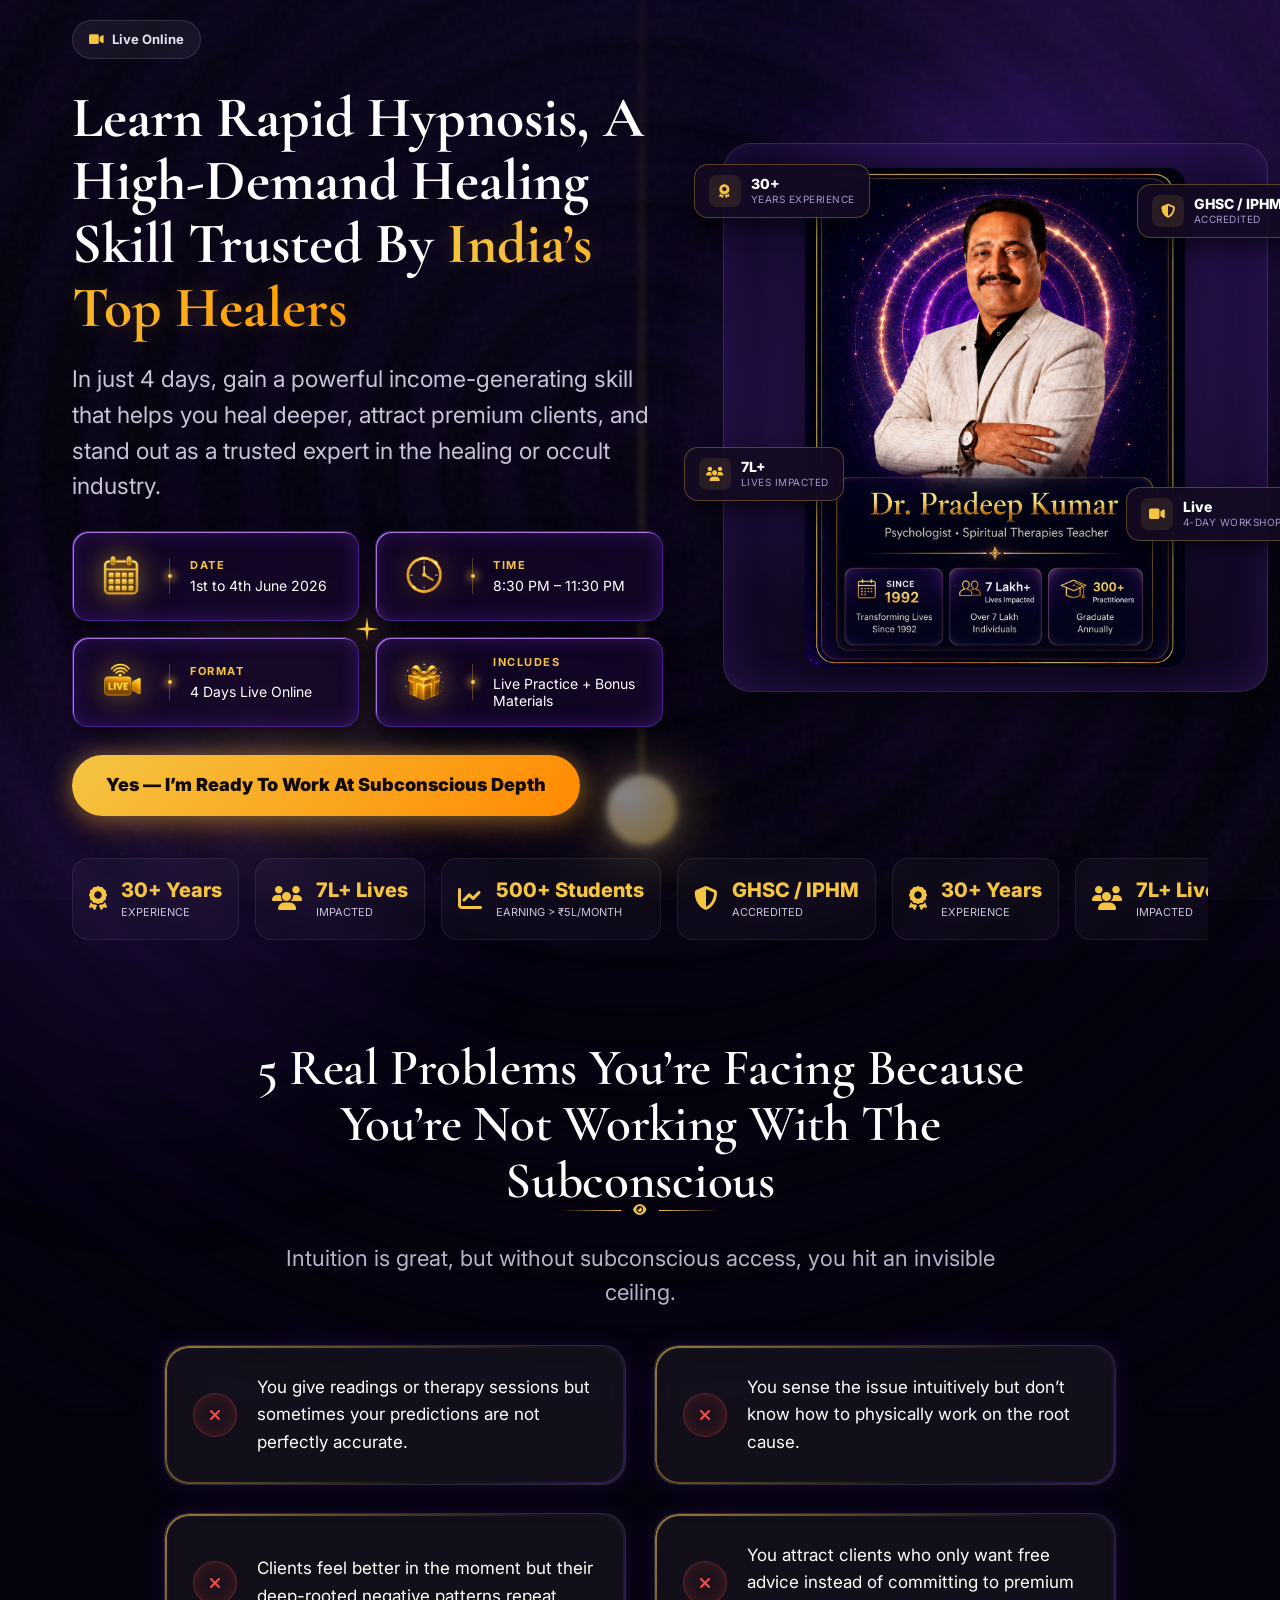
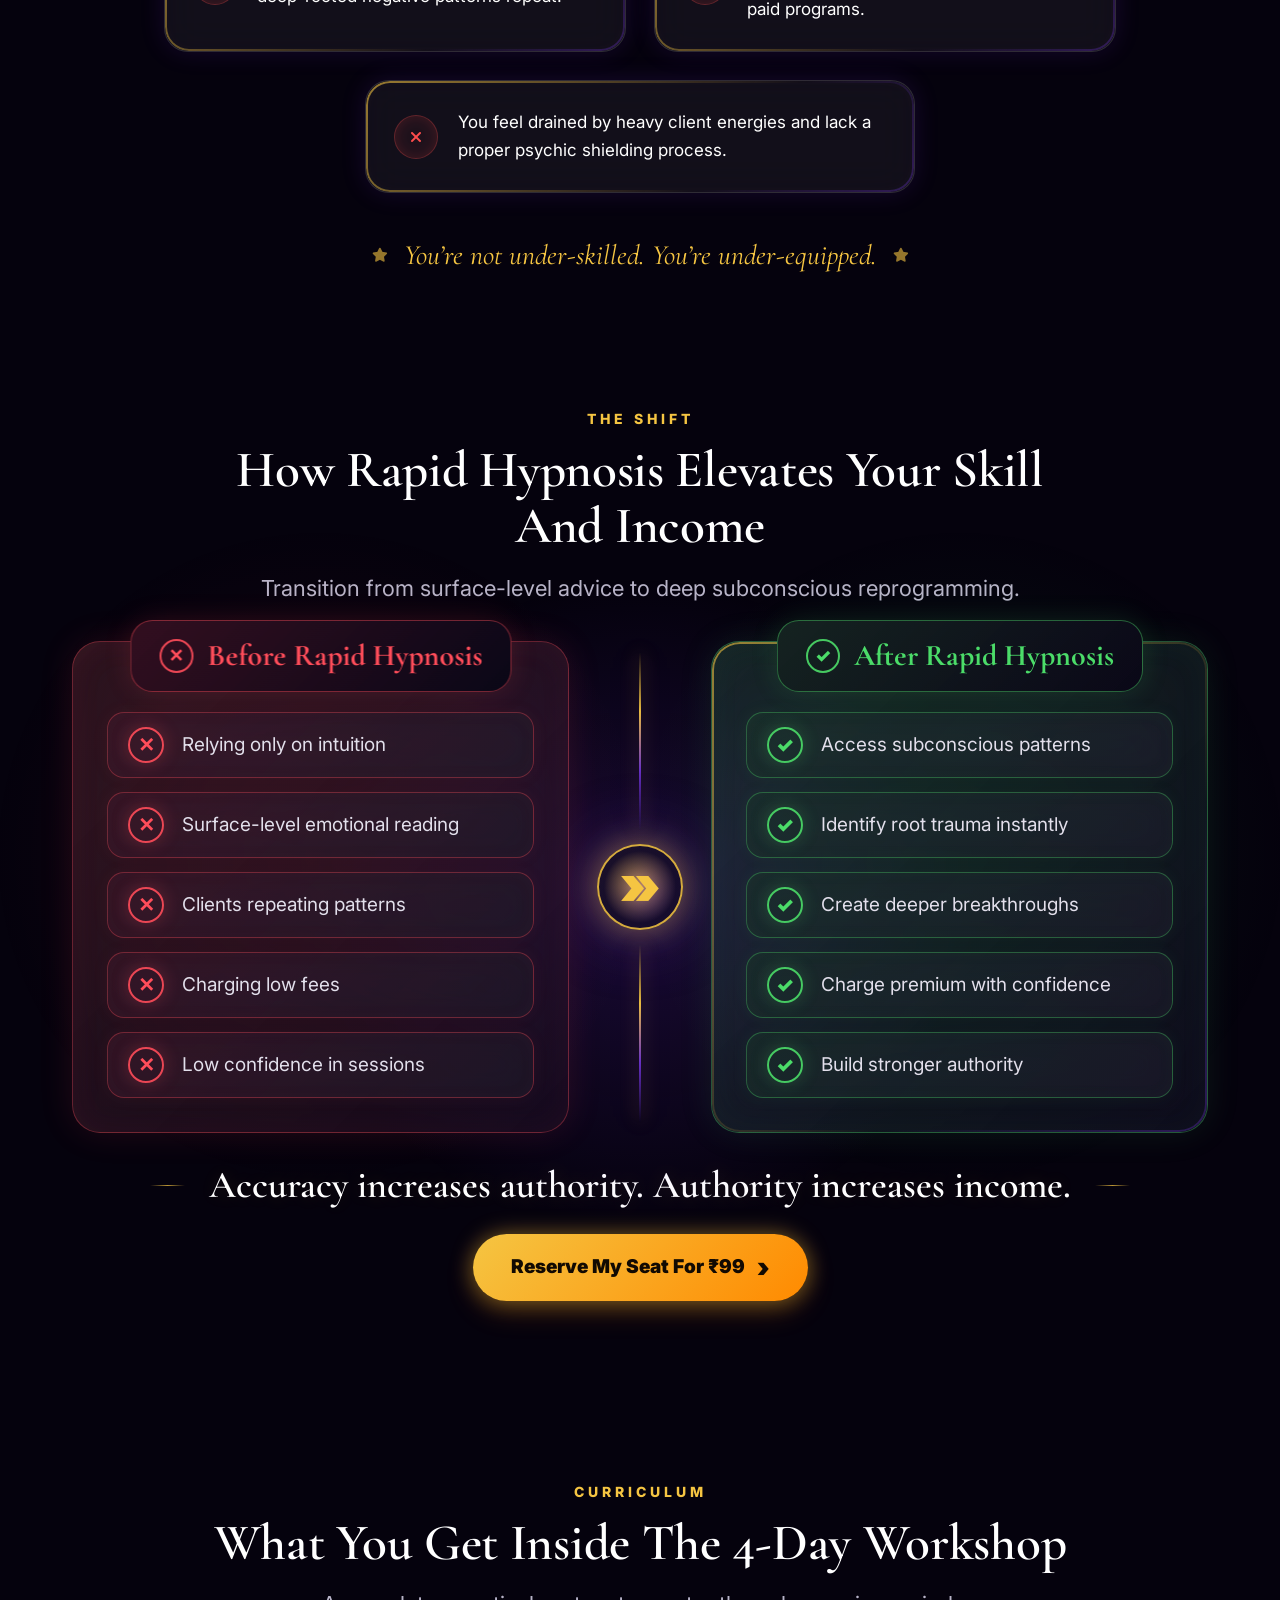
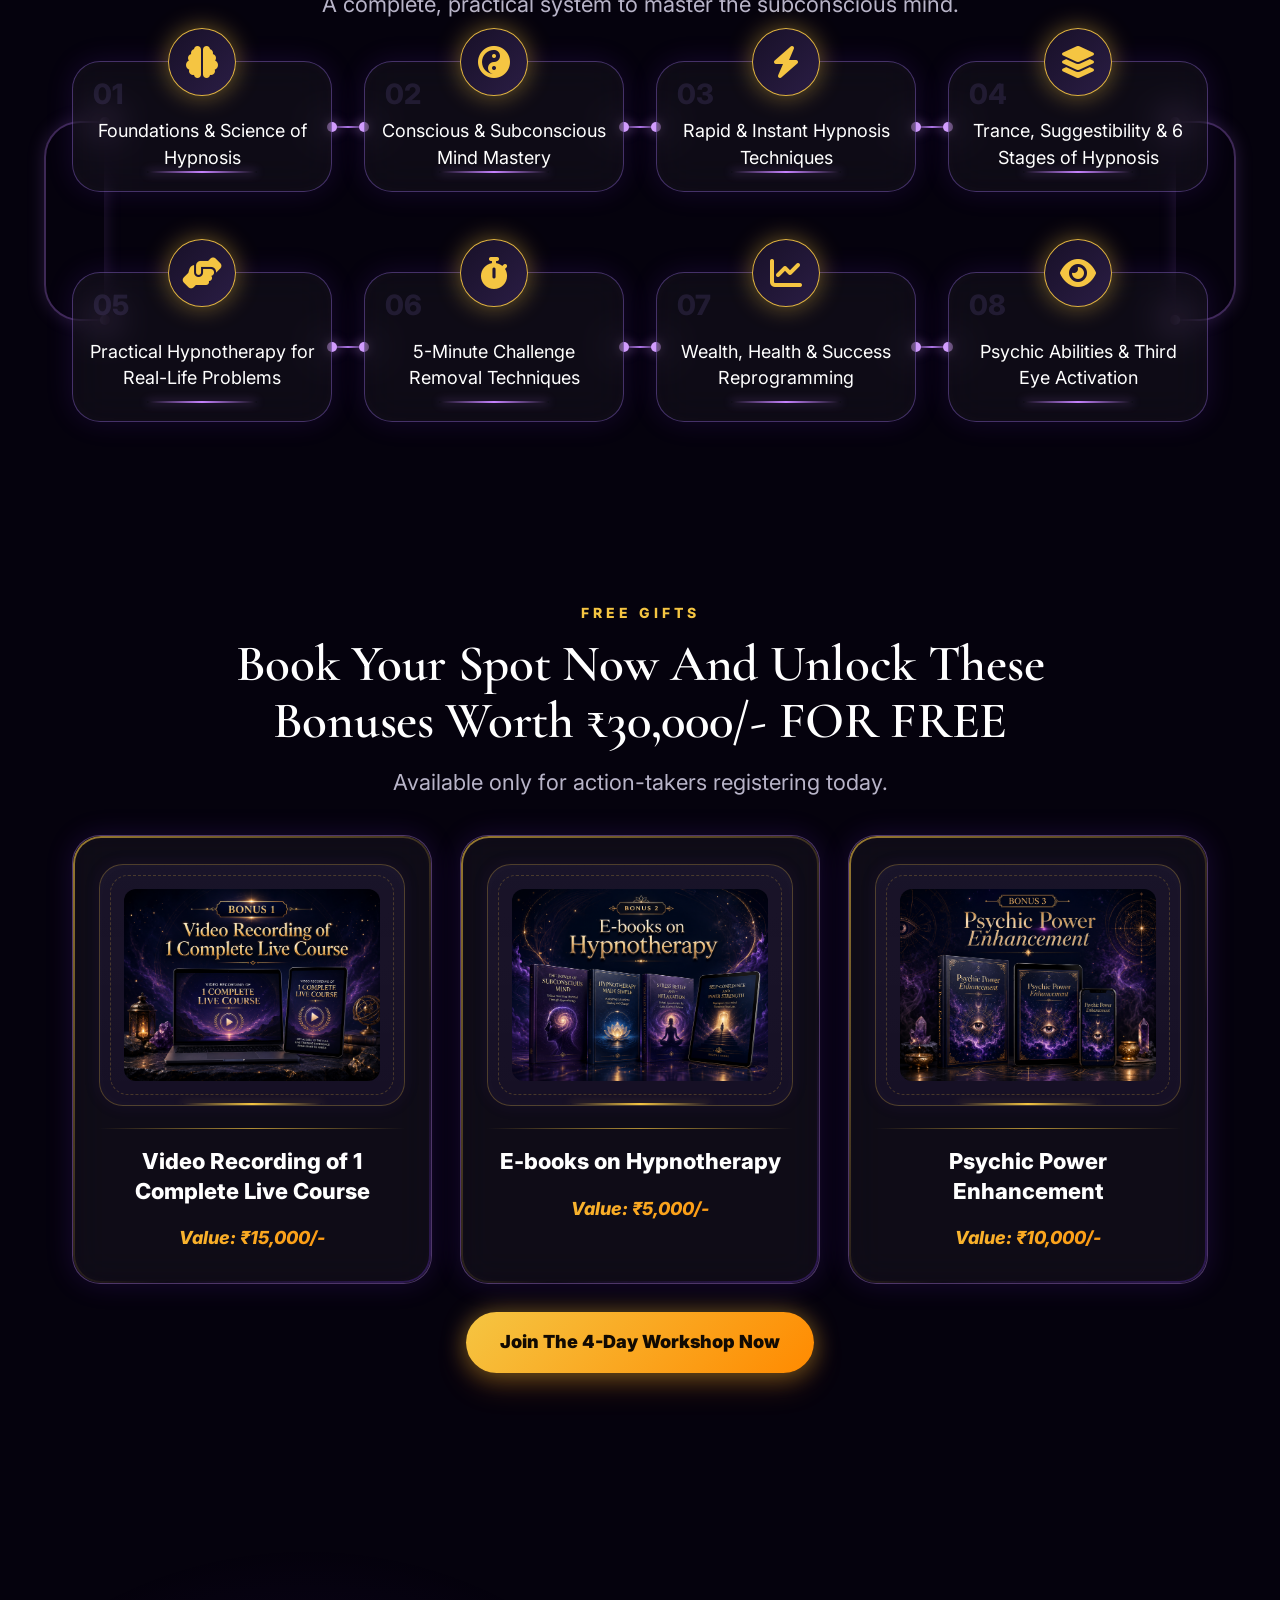
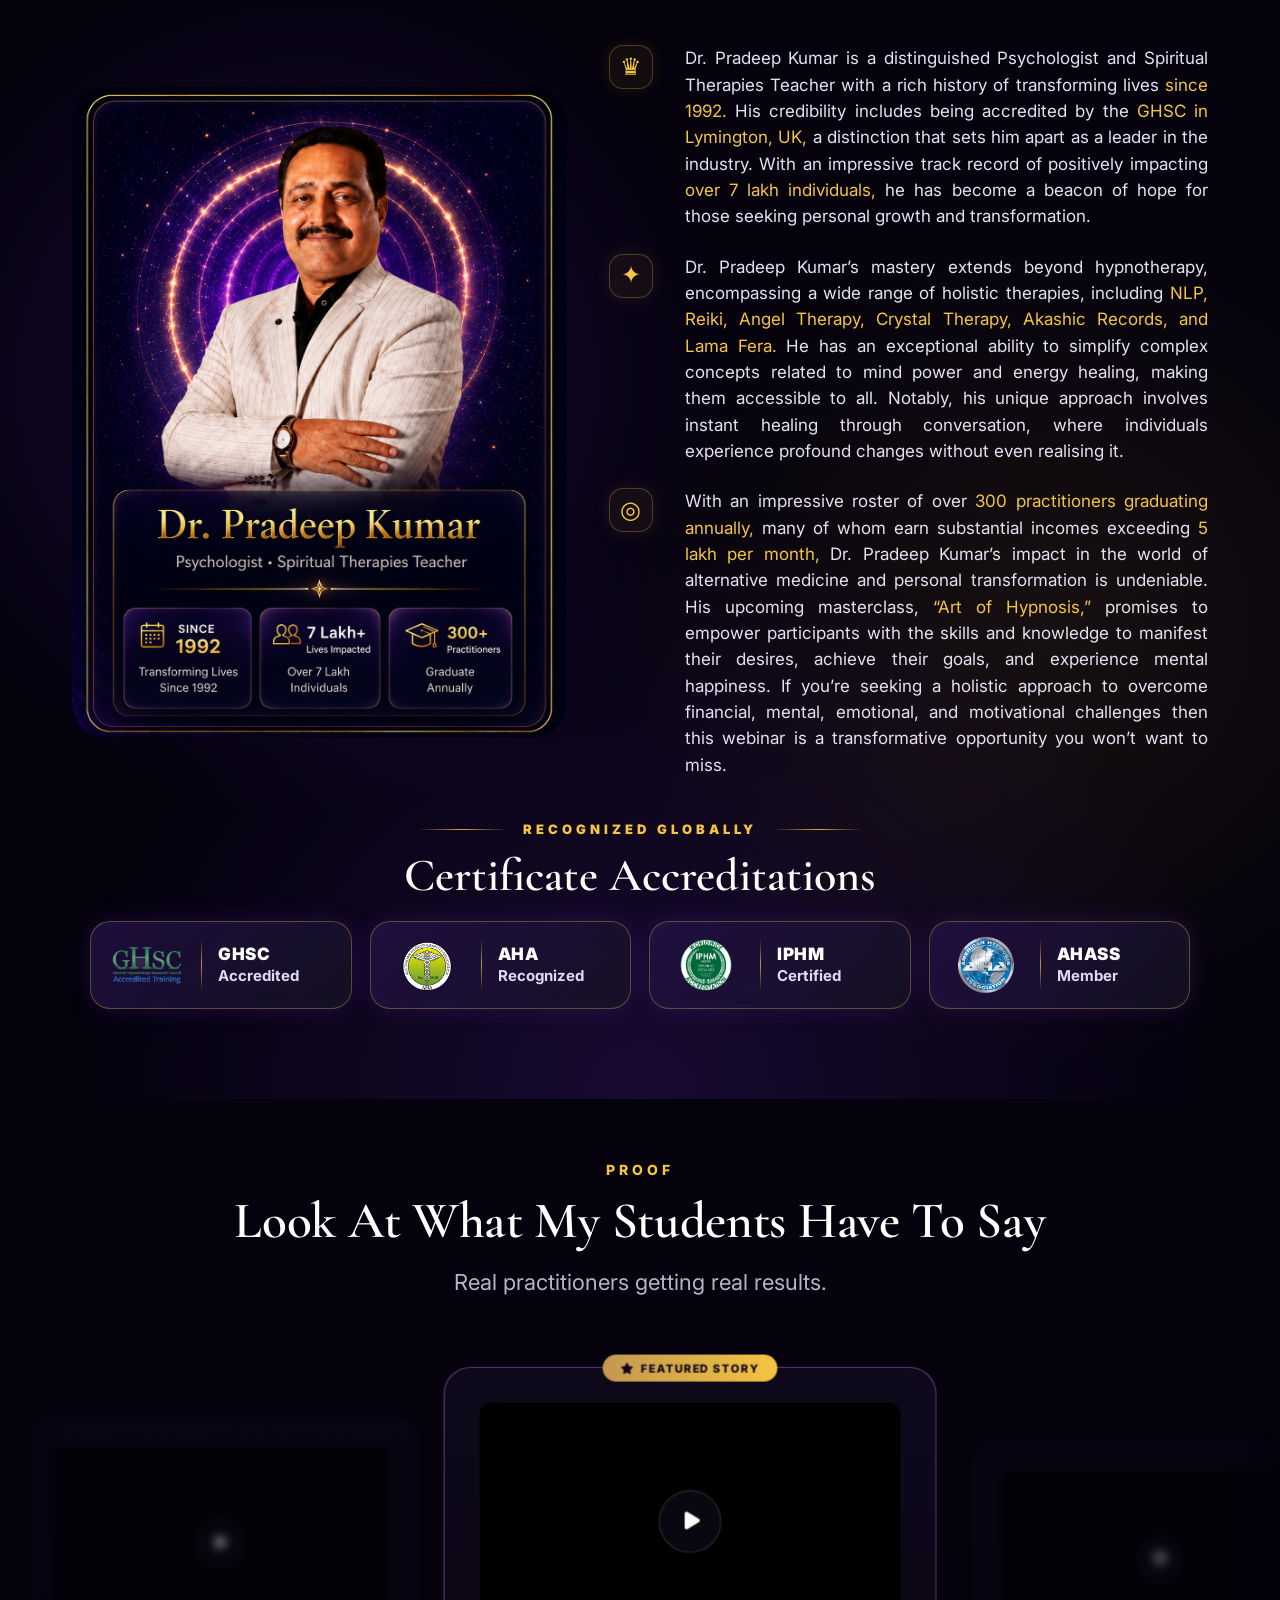
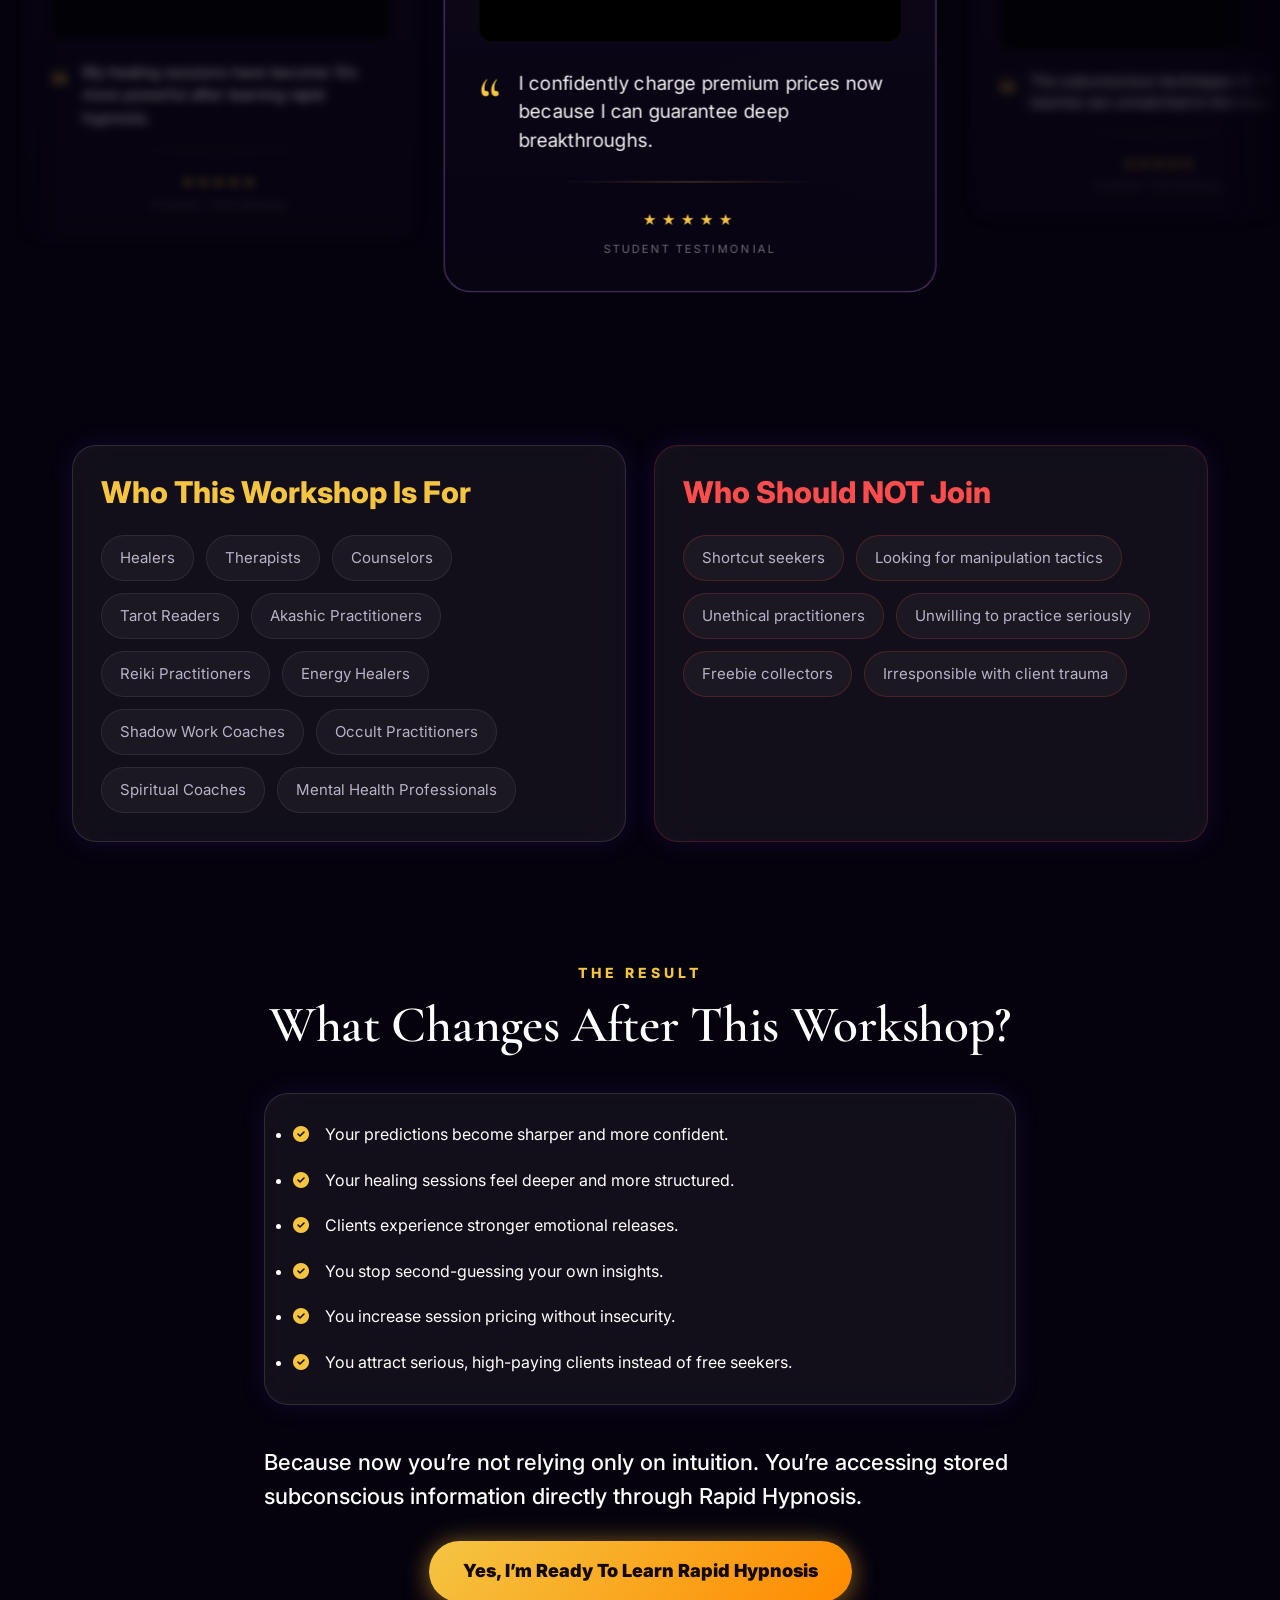
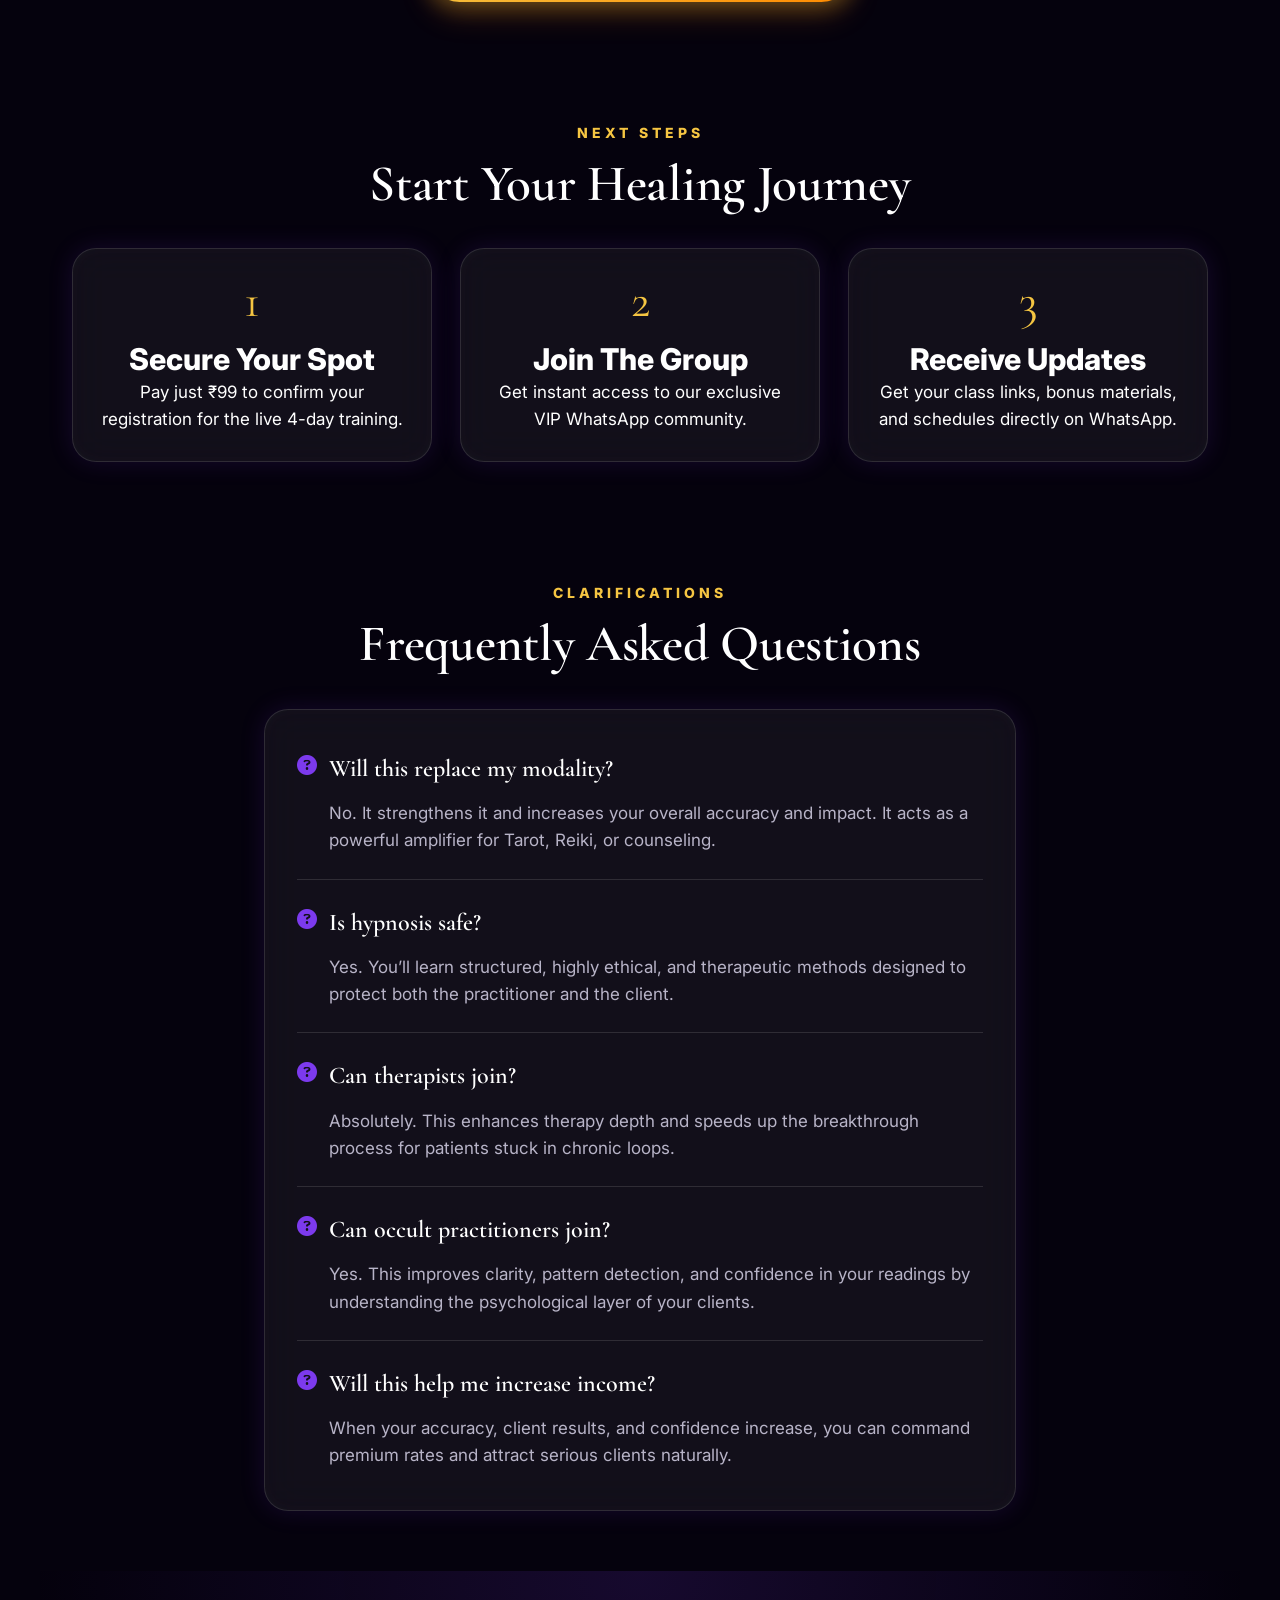
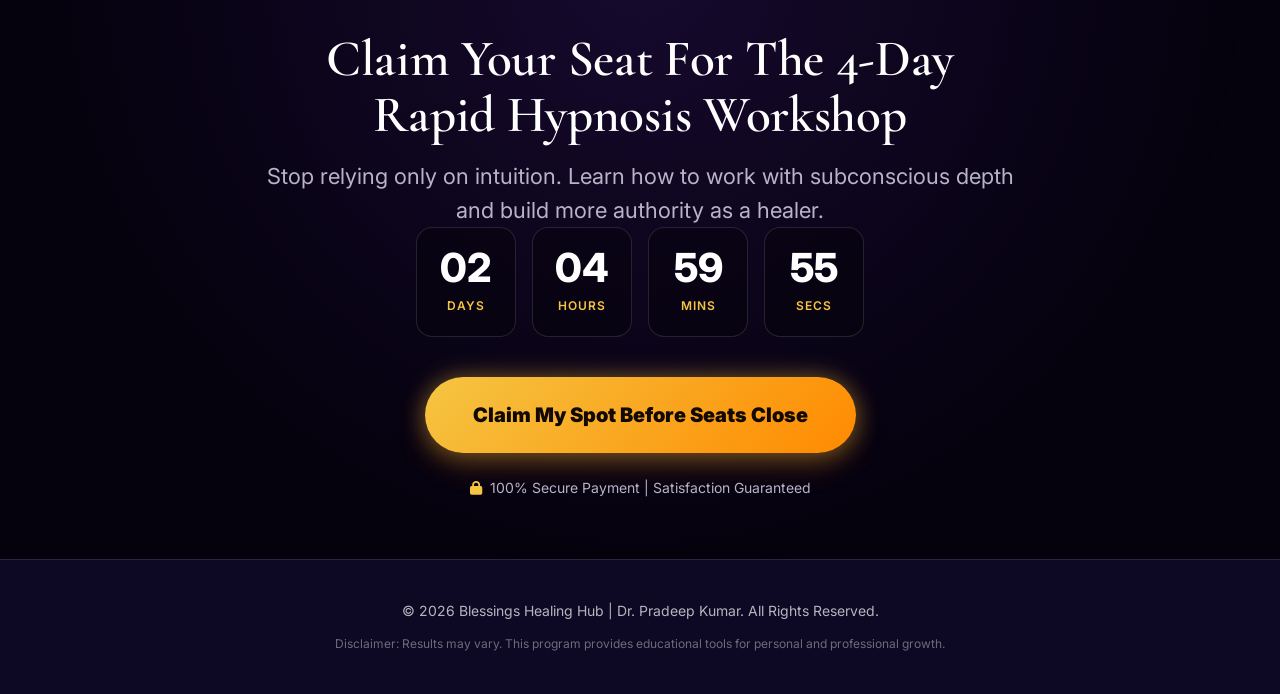
==== index.html @ 9a22b7b7 "Added all" ====
<!DOCTYPE html>
<html lang="en">
<head>
    <meta charset="UTF-8">
    <meta name="viewport" content="width=device-width, initial-scale=1.0">
    <title>4-Day Rapid Hypnosis Workshop | Dr. Pradeep Kumar</title>
    
    <!-- Google Fonts -->
    <link rel="preconnect" href="https://fonts.googleapis.com">
    <link rel="preconnect" href="https://fonts.gstatic.com" crossorigin>
    <link href="https://fonts.googleapis.com/css2?family=Cormorant+Garamond:wght@500;600;700&family=Inter:wght@400;500;600;700;800&display=swap" rel="stylesheet">
    
    <!-- Font Awesome for Icons -->
    <link rel="stylesheet" href="https://cdnjs.cloudflare.com/ajax/libs/font-awesome/6.4.0/css/all.min.css">
    
    <style>
        /* ==========================================================================
           DESIGN SYSTEM VARIABLES
           ========================================================================== */
        :root {
          /* Colors */
          --bg-dark-1: #05020D;
          --bg-dark-2: #09051A;
          --bg-dark-3: #0D0824;
          
          --primary-purple: #7C3AED;
          --deep-violet: #4C1D95;
          
          --gold: #F5C542;
          --soft-gold: #FFE08A;
          
          --text-white: #FFFFFF;
          --text-muted: #B8B4C8;
          
          --card-bg: rgba(255, 255, 255, 0.06);
          --card-border: rgba(255, 255, 255, 0.12);
          
          --cta-grad-start: #F5C542;
          --cta-grad-end: #FF8A00;
          --cta-text: #120A02;

          /* 1. CONTENT WIDTH */
          --container: 1180px;
          --container-wide: 1320px;
          --container-narrow: 880px;

          /* 2. SECTION PADDING */
          --section-padding-desktop: 60px 0;
          --section-padding-tablet: 40px 0;
          --section-padding-mobile: 15px 0;

          --compact-padding-desktop: 40px 0;
          --compact-padding-tablet: 30px 0;
          --compact-padding-mobile: 15px 0;

          --final-cta-padding-desktop: 80px 0;
          --final-cta-padding-mobile: 40px 0;

          /* 3. TYPOGRAPHY SYSTEM */
          --hero-heading: clamp(38px, 5vw, 68px);
          --section-heading: clamp(32px, 4vw, 54px);
          --card-heading: clamp(22px, 2.4vw, 30px);
          --subheading: clamp(17px, 1.8vw, 22px);
          --body-text: 17px;
          --mobile-body-text: 16px;

          --lh-heading: 1.1;
          --lh-subheading: 1.55;
          --lh-body: 1.6;

          /* 4. SECTION HEADER SPACING */
          --header-gap: 36px;
          --header-gap-mobile: 28px;
          --cta-gap: 28px;

          /* 5. CARD DESIGN SYSTEM */
          --card-padding: 28px;
          --card-padding-mobile: 20px;
          --card-radius: 24px;
          --card-radius-mobile: 20px;
          --card-gap: 28px;
          --card-gap-mobile: 18px;
        }

        /* ==========================================================================
           RESET & GLOBAL
           ========================================================================== */
        * {
            margin: 0;
            padding: 0;
            box-sizing: border-box;
        }

        body {
            font-family: 'Inter', sans-serif;
            background-color: var(--bg-dark-1);
            color: var(--text-white);
            line-height: 1.6;
            overflow-x: hidden;
            position: relative;
            -webkit-font-smoothing: antialiased;
        }

        /* ==========================================================================
           UTILITIES
           ========================================================================== */
        h1, h2, h3, h4, h5, h6 {
            font-family: 'Cormorant Garamond', serif;
            font-weight: 600;
            color: var(--text-white);
        }

        .eyebrow {
            font-size: 14px;
            text-transform: uppercase;
            letter-spacing: 2px;
            color: var(--gold);
            font-weight: 600;
            margin-bottom: 12px;
            display: block;
        }

        .small-text {
            font-size: 14px;
            color: var(--text-muted);
        }

        .text-center { text-align: center; }
        .text-gold { color: var(--gold); }

        .gradient-highlight {
            background: linear-gradient(120deg, var(--gold), #FFF);
            -webkit-background-clip: text;
            -webkit-text-fill-color: transparent;
            font-weight: 700;
        }

        /* ==========================================================================
           LAYOUT & SPACING
           ========================================================================== */
        /* Container Utilities */
        .container { width: 100%; max-width: 1000px; padding: 0 24px; margin: 0 auto; box-sizing: border-box; }
        .container-wide { width: 100%; max-width: 1200px; padding: 0 32px; margin: 0 auto; box-sizing: border-box; }
        .container-narrow { width: 100%; max-width: 800px; padding: 0 24px; margin: 0 auto; box-sizing: border-box; }

        @media (max-width: 768px) {
          .container, .container-wide, .container-narrow { padding: 0 20px; }
        }

        /* Section Padding Utilities */
        .section { padding: var(--section-padding-desktop); position: relative; z-index: 10; }
        .section-compact { padding: var(--compact-padding-desktop); position: relative; z-index: 10; }
        .final-cta { padding: var(--final-cta-padding-desktop); position: relative; z-index: 10; }

        @media (max-width: 1024px) {
          .section { padding: var(--section-padding-tablet); }
          .section-compact { padding: var(--compact-padding-tablet); }
        }

        @media (max-width: 768px) {
          .section { padding: var(--section-padding-mobile); }
          .section-compact { padding: var(--compact-padding-mobile); }
          .final-cta { padding: var(--final-cta-padding-mobile); }
        }

        /* Typography Utilities */
        .hero-heading {
          font-family: "Playfair Display", "Cormorant Garamond", Georgia, serif;
          font-size: var(--hero-heading);
          line-height: 1.08;
          letter-spacing: -0.5px;
          margin: 0;
        }

        .section-heading {
          font-family: "Playfair Display", "Cormorant Garamond", Georgia, serif;
          font-size: var(--section-heading);
          line-height: var(--lh-heading);
          letter-spacing: -0.3px;
          margin: 0;
        }

        .card-heading {
          font-family: Inter, Manrope, sans-serif;
          font-size: var(--card-heading);
          line-height: 1.25;
          font-weight: 800;
          margin: 0;
        }

        .section-subheading {
          font-family: Inter, Manrope, sans-serif;
          font-size: var(--subheading);
          line-height: var(--lh-subheading);
          margin: 16px auto 0;
          max-width: 760px;
          color: var(--text-muted);
        }

        .body-text {
          font-family: Inter, Manrope, sans-serif;
          font-size: var(--body-text);
          line-height: var(--lh-body);
          font-weight: 400;
        }

        @media (max-width: 768px) {
          .body-text { font-size: var(--mobile-body-text); }
          .hero-heading { line-height: 1.1; }
          .section-heading { line-height: 1.14; }
        }

        /* Section Header */
        .section-header {
          text-align: center;
          max-width: var(--container-narrow);
          margin: 0 auto var(--header-gap);
        }

        .section-eyebrow {
          margin-bottom: 12px;
          font-family: Inter, Manrope, sans-serif;
          font-size: 14px;
          letter-spacing: 4px;
          font-weight: 800;
          text-transform: uppercase;
          color: #F5C542;
        }

        @media (max-width: 768px) {
          .section-header { margin-bottom: var(--header-gap-mobile); }
          .section-eyebrow { font-size: 12px; letter-spacing: 3px; margin-bottom: 10px; }
        }

        /* Cards */
        .card {
          padding: var(--card-padding);
          border-radius: var(--card-radius);
          background: rgba(255,255,255,0.055);
          border: 1px solid rgba(255,255,255,0.12);
          backdrop-filter: blur(18px);
          -webkit-backdrop-filter: blur(18px);
          box-shadow: 0 0 26px rgba(124,58,237,0.14), inset 0 0 18px rgba(255,255,255,0.025);
        }

        .card-glow {
          position: relative;
        }
        .card-glow::before {
          content: '';
          position: absolute;
          inset: 0;
          border-radius: inherit;
          padding: 2px;
          background: linear-gradient(135deg, rgba(245, 197, 66, 0.6), rgba(20, 10, 40, 0), rgba(124, 58, 237, 0.6), rgba(245, 197, 66, 0.6));
          background-size: 200% 200%;
          animation: shim 3s linear infinite;
          -webkit-mask: linear-gradient(#fff 0 0) content-box, linear-gradient(#fff 0 0);
          mask: linear-gradient(#fff 0 0) content-box, linear-gradient(#fff 0 0);
          -webkit-mask-composite: xor;
          mask-composite: exclude;
          pointer-events: none;
        }
        @keyframes shim {
          0% { background-position: 0 50%; }
          50% { background-position: 100% 50%; }
          100% { background-position: 0 50%; }
        }

        .card-grid {
          display: grid;
          gap: var(--card-gap);
        }

        @media (max-width: 768px) {
          .card { padding: var(--card-padding-mobile); border-radius: var(--card-radius-mobile); }
          .card-grid { gap: var(--card-gap-mobile); }
        }

        /* Grid System */
        .grid-2 { display: grid; grid-template-columns: repeat(2, 1fr); gap: var(--card-gap); }
        .grid-3 { display: grid; grid-template-columns: repeat(3, 1fr); gap: var(--card-gap); }
        .grid-4 { display: grid; grid-template-columns: repeat(4, 1fr); gap: var(--card-gap); }
        .two-column { display: grid; grid-template-columns: 1fr 1fr; gap: 42px; align-items: center; }

        @media (max-width: 1024px) {
          .two-column { grid-template-columns: 1fr; }
          .grid-4 { grid-template-columns: repeat(2, 1fr); }
          .grid-3 { grid-template-columns: repeat(2, 1fr); }
        }

        @media (max-width: 768px) {
          .grid-2, .grid-3, .grid-4 { grid-template-columns: 1fr; gap: var(--card-gap-mobile); }
          .two-column { gap: 28px; }
        }

        /* CTA */
        .cta {
          display: inline-flex;
          align-items: center;
          justify-content: center;
          text-align: center;
          min-height: 58px;
          padding: 16px 34px;
          border-radius: 999px;
          background: linear-gradient(135deg, #F5C542, #FF8A00);
          color: #120A02;
          font-family: Inter, Manrope, sans-serif;
          font-size: 18px;
          font-weight: 900;
          text-decoration: none;
          box-shadow: 0 0 24px rgba(245,197,66,0.40), 0 12px 30px rgba(255,138,0,0.22);
          transition: transform 0.25s ease, box-shadow 0.25s ease;
          border: none;
          cursor: pointer;
          animation: pulse-cta 3s infinite;
        }

        .cta:hover {
          transform: translateY(-3px);
          box-shadow: 0 0 34px rgba(245,197,66,0.58), 0 16px 36px rgba(255,138,0,0.30);
        }

        .cta-wrap {
          margin-top: var(--cta-gap);
          display: flex;
          justify-content: center;
        }

        @media (max-width: 768px) {
          .cta { width: 100%; min-height: 54px; padding: 15px 22px; font-size: 16px; }
        }

        /* Images */
        img { max-width: 100%; height: auto; display: block; }
        .image-contain { width: 100%; height: auto; object-fit: contain; }
        .image-cover { width: 100%; height: 100%; object-fit: cover; }

        .mt-40 { margin-top: 40px; }
        .mb-20 { margin-bottom: 20px; }

        /* ==========================================================================
           BUTTONS & CTA
           ========================================================================== */
        .cta-btn {
            display: inline-flex;
            align-items: center;
            justify-content: center;
            background: linear-gradient(135deg, var(--cta-grad-start), var(--cta-grad-end));
            color: var(--cta-text);
            font-family: 'Inter', sans-serif;
            font-weight: 700;
            font-size: 18px;
            padding: 18px 34px;
            border-radius: 999px;
            text-decoration: none;
            box-shadow: 0 10px 30px rgba(245, 197, 66, 0.25);
            transition: all 0.3s ease;
            position: relative;
            overflow: hidden;
            border: none;
            cursor: pointer;
            text-align: center;
            animation: pulse-cta 3s infinite;
        }

        .cta-btn:hover {
            transform: translateY(-3px);
            box-shadow: 0 15px 40px rgba(245, 197, 66, 0.4);
        }

        .cta-btn:active {
            transform: translateY(0) scale(0.98);
        }

        @keyframes pulse-cta {
            0% { box-shadow: 0 0 0 0 rgba(245, 197, 66, 0.4); }
            70% { box-shadow: 0 0 0 15px rgba(245, 197, 66, 0); }
            100% { box-shadow: 0 0 0 0 rgba(245, 197, 66, 0); }
        }

        .cta-trust-badge {
            display: flex;
            align-items: center;
            justify-content: center;
            gap: 8px;
            font-size: 14px;
            color: var(--text-muted);
            margin-top: 16px;
        }

        .cta-trust-badge i {
            color: var(--gold);
        }

        /* ==========================================================================
           CARDS (GLASSMORPHISM)
           ========================================================================== */
        .glass-card {
            background: var(--card-bg);
            border: 1px solid var(--card-border);
            border-radius: 24px;
            padding: 32px;
            backdrop-filter: blur(16px);
            -webkit-backdrop-filter: blur(16px);
            transition: all 0.4s ease;
            position: relative;
            overflow: hidden;
        }

        .glass-card:hover {
            transform: translateY(-4px);
            border-color: rgba(245, 197, 66, 0.3); /* Soft border glow */
            box-shadow: 0 20px 40px rgba(0,0,0,0.4), inset 0 0 20px rgba(255,255,255,0.02);
        }

        .icon-wrapper {
            width: 56px;
            height: 56px;
            border-radius: 50%;
            background: radial-gradient(circle at top left, rgba(124, 58, 237, 0.2), rgba(124, 58, 237, 0));
            border: 1px solid rgba(124, 58, 237, 0.3);
            display: flex;
            align-items: center;
            justify-content: center;
            font-size: 24px;
            color: var(--gold);
            margin-bottom: 20px;
        }

        /* ==========================================================================
           BACKGROUND & ANIMATIONS
           ========================================================================== */
        .bg-gradient-system {
            position: fixed;
            top: 0; left: 0; width: 100vw; height: 100vh;
            background: radial-gradient(circle at 50% -20%, var(--bg-dark-2), var(--bg-dark-1) 70%);
            z-index: 0;
            pointer-events: none;
        }

        .bg-noise {
            position: fixed;
            top: 0; left: 0; width: 100vw; height: 100vh;
            background-image: url('data:image/svg+xml,%3Csvg viewBox="0 0 200 200" xmlns="http://www.w3.org/2000/svg"%3E%3Cfilter id="noiseFilter"%3E%3CfeTurbulence type="fractalNoise" baseFrequency="0.65" numOctaves="3" stitchTiles="stitch"/%3E%3C/filter%3E%3Crect width="100%25" height="100%25" filter="url(%23noiseFilter)" opacity="0.03"/%3E%3C/svg%3E');
            z-index: 1;
            pointer-events: none;
        }

        .spiral-overlay {
            position: fixed;
            top: 50%;
            left: 50%;
            width: 150vw;
            height: 150vw;
            transform: translate(-50%, -50%);
            background: repeating-radial-gradient(
                circle at center,
                transparent 0,
                transparent 40px,
                rgba(124, 58, 237, 0.03) 40px,
                rgba(124, 58, 237, 0.03) 80px
            );
            animation: spin 120s linear infinite;
            z-index: 0;
            pointer-events: none;
            opacity: 0.7;
            filter: blur(8px);
        }

        @keyframes spin {
            0% { transform: translate(-50%, -50%) rotate(0deg); }
            100% { transform: translate(-50%, -50%) rotate(360deg); }
        }

        .blob-1, .blob-2 {
            position: fixed;
            border-radius: 50%;
            filter: blur(100px);
            z-index: 0;
            opacity: 0.3;
            animation: float-blob 20s ease-in-out infinite alternate;
        }

        .blob-1 {
            width: 600px; height: 600px;
            background: var(--deep-violet);
            top: -200px; right: -200px;
        }

        .blob-2 {
            width: 500px; height: 500px;
            background: rgba(124, 58, 237, 0.4);
            bottom: -200px; left: -100px;
            animation-delay: -10s;
        }

        @keyframes float-blob {
            0% { transform: translate(0, 0) scale(1); }
            100% { transform: translate(-50px, 50px) scale(1.1); }
        }

        /* Oscillating Pendulum for Hero */
        .pendulum-wrapper {
            position: absolute;
            top: 0;
            left: 50%;
            height: 100%;
            z-index: 0;
            pointer-events: none;
            opacity: 0.5;
        }

        .pendulum-line {
            position: absolute;
            top: -50px;
            left: 50%;
            width: 2px;
            height: 65vh;
            background: linear-gradient(to bottom, rgba(245, 197, 66, 0.05), rgba(245, 197, 66, 0.6));
            transform-origin: top center;
            animation: slow-swing 8s ease-in-out infinite;
        }

        .pendulum-line::after {
            content: '';
            position: absolute;
            bottom: -20px;
            left: 50%;
            transform: translateX(-50%);
            width: 40px;
            height: 40px;
            border-radius: 50%;
            background: radial-gradient(circle at 30% 30%, #fff, var(--gold));
            box-shadow: 0 0 40px 10px rgba(245, 197, 66, 0.3), 0 0 10px rgba(255,255,255,0.4);
        }

        @keyframes slow-swing {
            0% { transform: rotate(12deg); }
            50% { transform: rotate(-12deg); }
            100% { transform: rotate(12deg); }
        }

        /* ==========================================================================
           SPECIFIC SECTIONS
           ========================================================================== */
        
        /* Premium Hero Layout */
        .hero-layout {
            display: grid;
            grid-template-columns: 52% 48%;
            gap: 56px;
            align-items: center;
            position: relative;
            z-index: 2;
            max-width: var(--w-hero);
            width: 100%;
        }

        .hero-badges {
            display: flex;
            gap: 12px;
            margin-bottom: 28px;
            flex-wrap: wrap;
        }

        .hero-badge {
            background: rgba(255, 255, 255, 0.05);
            border: 1px solid rgba(255, 255, 255, 0.1);
            padding: 6px 14px;
            border-radius: 100px;
            font-size: 14px;
            font-weight: 500;
            color: var(--soft-gold);
            display: flex;
            align-items: center;
            gap: 8px;
        }

        .hero-cta-wrap {
            margin-bottom: 14px;
        }

        .cta-proof-badges {
            display: flex;
            gap: 16px;
            margin-top: 24px;
            flex-wrap: wrap;
        }

        .cta-proof-badge {
            font-size: 13px;
            color: var(--text-muted);
            display: flex;
            align-items: center;
            gap: 6px;
        }
        .cta-proof-badge i { color: var(--gold); }

        /* Workshop Info Strip */
        .workshop-info-strip {
            display: grid;
            grid-template-columns: repeat(4, 1fr);
            gap: 12px;
            margin-bottom: 28px;
            background: rgba(255,255,255,0.02);
            border: 1px solid rgba(124, 58, 237, 0.2);
            border-radius: 16px;
            padding: 16px;
            backdrop-filter: blur(10px);
        }

        .workshop-info-card {
            display: flex;
            align-items: center;
            gap: 12px;
            border-right: 1px solid rgba(255,255,255,0.08);
            padding-right: 12px;
        }
        
        .workshop-info-card:last-child {
            border-right: none;
            padding-right: 0;
        }

        .workshop-info-icon {
            color: var(--gold);
            font-size: 18px;
        }

        .workshop-info-text {
            display: flex;
            flex-direction: column;
        }

        .workshop-info-label {
            font-size: 10px;
            text-transform: uppercase;
            letter-spacing: 1px;
            color: #A78BFA;
            font-weight: 700;
        }

        .workshop-info-val {
            font-size: 12px;
            color: var(--text-white);
            font-weight: 500;
            line-height: 1.3;
        }

        /* Mentor Card Premium */
        .mentor-card-wrapper {
            position: relative;
            width: 100%;
            display: flex;
            align-items: center;
            justify-content: center;
        }

        .mentor-card {
            background: rgba(255,255,255,0.04);
            border: 1px solid rgba(255,255,255,0.14);
            border-radius: 28px;
            padding: 24px;
            position: relative;
            backdrop-filter: blur(20px);
            -webkit-backdrop-filter: blur(20px);
            box-shadow: inset 0 0 40px rgba(124, 58, 237, 0.15), 0 20px 50px rgba(0,0,0,0.5);
            width: 100%;
            max-width: 480px;
            overflow: visible;
        }

        .mentor-card-glow {
            position: absolute;
            top: 50%; left: 50%;
            transform: translate(-50%, -50%);
            width: 120%; height: 120%;
            background: radial-gradient(circle, rgba(124, 58, 237, 0.25) 0%, transparent 65%);
            z-index: -2;
            pointer-events: none;
            border-radius: 50%;
        }

        .mentor-card-spiral {
            position: absolute;
            top: 50%; left: 50%;
            transform: translate(-50%, -50%);
            width: 150%; height: 150%;
            background: repeating-radial-gradient(circle at center, transparent 0, transparent 20px, rgba(245, 197, 66, 0.03) 20px, rgba(245, 197, 66, 0.03) 40px);
            z-index: -1;
            pointer-events: none;
            border-radius: 50%;
            animation: slow-spin 60s linear infinite;
        }

        .mentor-img-placeholder {
            width: 100%;
            aspect-ratio: 4/5;
            background: rgba(0,0,0,0.4);
            border-radius: 20px;
            border: 1px solid rgba(255,255,255,0.08);
            display: flex;
            align-items: center;
            justify-content: center;
            color: var(--text-muted);
            font-size: 14px;
            position: relative;
            overflow: hidden;
        }

        /* Floating Badges */
        .floating-badge {
            position: absolute;
            background: rgba(20, 10, 35, 0.8);
            border: 1px solid rgba(245, 197, 66, 0.3);
            backdrop-filter: blur(12px);
            padding: 10px 16px;
            border-radius: 12px;
            display: flex;
            align-items: center;
            gap: 10px;
            box-shadow: 0 10px 20px rgba(0,0,0,0.5);
            z-index: 10;
            animation: float 6s ease-in-out infinite;
        }

        .fb-top-left { top: 30px; left: 16px; animation-delay: 0s; }
        .fb-top-right { top: 60px; right: 16px; animation-delay: 1s; }
        .fb-bottom-left { bottom: 120px; left: -10px; animation-delay: 2s; }
        .fb-bottom-right { bottom: 100px; right: 10px; animation-delay: 3s; }

        .mentor-top-pill {
            position: absolute;
            top: -16px;
            right: 40px;
            background: rgba(30, 10, 50, 0.95);
            border: 1px solid rgba(124, 58, 237, 0.5);
            border-radius: 100px;
            padding: 6px 16px;
            color: var(--text-white);
            font-size: 10px;
            font-weight: 700;
            letter-spacing: 1px;
            text-transform: uppercase;
            display: flex;
            align-items: center;
            gap: 8px;
            box-shadow: 0 4px 15px rgba(124, 58, 237, 0.3);
            z-index: 15;
            backdrop-filter: blur(8px);
        }
        .mentor-top-pill i {
            color: var(--text-white);
            font-size: 10px;
        }

        .fb-icon {
            color: var(--gold);
            font-size: 18px;
        }
        .fb-text {
            display: flex;
            flex-direction: column;
            line-height: 1.2;
        }
        .fb-title { font-weight: 700; color: var(--text-white); font-size: 15px; }
        .fb-sub { font-size: 11px; color: var(--text-muted); text-transform: uppercase; letter-spacing: 0.5px; }

        @keyframes float {
            0% { transform: translateY(0px); }
            50% { transform: translateY(-10px); }
            100% { transform: translateY(0px); }
        }

        /* Stats Strip */
        .hero-stats-strip {
            margin-top: 42px;
            background: rgba(255,255,255,0.03);
            border-top: 1px solid rgba(255,255,255,0.08);
            border-bottom: 1px solid rgba(255,255,255,0.08);
            padding: 24px 0;
            position: relative;
            z-index: 2;
            backdrop-filter: blur(10px);
            width: 100%;
            overflow: hidden;
        }

        .stats-track {
            display: flex;
            width: max-content;
            animation: scroll-stats 30s linear infinite;
        }

        .hero-stats-strip:hover .stats-track {
            animation-play-state: paused;
        }

        @keyframes scroll-stats {
            0% { transform: translateX(0); }
            100% { transform: translateX(-50%); }
        }

        .stat-card {
            display: flex;
            align-items: center;
            gap: 16px;
            border-right: 1px solid rgba(255,255,255,0.08);
            padding-right: 32px;
            margin-left: 32px;
            transition: all 0.3s ease;
            flex: 0 0 auto;
        }
        .stat-card:hover { transform: translateY(-2px); }
        .stat-card:hover .stat-icon { background: rgba(245, 197, 66, 0.2); }

        .stat-icon {
            width: 48px; height: 48px;
            border-radius: 50%;
            background: rgba(245, 197, 66, 0.1);
            color: var(--gold);
            display: flex; align-items: center; justify-content: center;
            font-size: 20px;
            transition: all 0.3s ease;
        }

        .stat-info { display: flex; flex-direction: column; }
        .stat-info-num { font-size: 28px; font-family: 'Inter', sans-serif; font-weight: 700; color: var(--text-white); line-height: 1.1; }
        .stat-info-label { font-size: 11px; text-transform: uppercase; letter-spacing: 1px; color: var(--text-muted); margin-top: 4px; }


        /* Grid Layouts */
        .grid-2 { display: grid; grid-template-columns: repeat(2, 1fr); gap: 28px; }
        .grid-3 { display: grid; grid-template-columns: repeat(3, 1fr); gap: 28px; }
        .grid-4 { display: grid; grid-template-columns: repeat(4, 1fr); gap: 28px; }

        /* Problem Section Redesign */
        .problems-grid {
            display: grid;
            grid-template-columns: 1fr 1fr;
            gap: 24px;
            margin-bottom: 24px;
        }

        .problem-card-center {
            grid-column: 1 / -1;
            max-width: 550px;
            margin: 0 auto;
        }

        .problem-card-sci-fi {
            position: relative;
            background: rgba(20, 5, 30, 0.4);
            border: 1px solid rgba(124, 58, 237, 0.2);
            clip-path: polygon(
                12px 0, calc(100% - 12px) 0, 100% 12px, 100% calc(100% - 12px), calc(100% - 12px) 100%, 12px 100%, 0 calc(100% - 12px), 0 12px
            );
            padding: 24px 32px;
            display: flex;
            align-items: center;
            gap: 20px;
            min-height: 110px;
            backdrop-filter: blur(8px);
            transition: all 0.3s ease;
        }
        .problem-card-sci-fi:hover { background: rgba(30, 10, 45, 0.6); }

        @keyframes scan-right {
            0% { left: 0%; transform: translateX(-100%); }
            100% { left: 100%; transform: translateX(0%); }
        }
        @keyframes scan-left {
            0% { left: 100%; transform: translateX(0%); }
            100% { left: 0%; transform: translateX(-100%); }
        }

        .problem-card-glow-top, .problem-card-glow-bottom {
            position: absolute;
            width: 35%;
            height: 2px;
            background: #A78BFA;
            box-shadow: 0 0 15px 3px rgba(167, 139, 250, 0.6);
            z-index: 1;
            opacity: 0.4;
        }
        .problem-card-glow-top { top: 0; animation: scan-right 30s ease-in-out infinite alternate; }
        .problem-card-glow-bottom { bottom: 0; animation: scan-left 30s ease-in-out infinite alternate; }

        .problem-icon-circle {
            width: 44px;
            height: 44px;
            min-width: 44px;
            border-radius: 50%;
            border: 1px solid rgba(255, 77, 77, 0.3);
            display: flex;
            align-items: center;
            justify-content: center;
            background: rgba(255, 77, 77, 0.05);
            box-shadow: inset 0 0 15px rgba(255, 77, 77, 0.15);
        }
        .problem-icon-circle i {
            color: #FF4D4D;
            font-size: 16px;
        }

        .problem-text {
            color: #FFFFFF;
            font-size: 16px;
            font-weight: 500;
            line-height: 1.6;
            font-family: 'Inter', sans-serif;
            margin: 0;
            letter-spacing: 0.2px;
            text-shadow: 0 1px 3px rgba(0,0,0,0.8);
        }

        .title-divider {
            display: flex;
            align-items: center;
            justify-content: center;
            gap: 12px;
            margin: -5px 0 25px 0;
        }
        .title-divider::before, .title-divider::after {
            content: '';
            width: 60px;
            height: 1px;
            background: linear-gradient(90deg, transparent, var(--gold));
        }
        .title-divider::after {
            background: linear-gradient(270deg, transparent, var(--gold));
        }
        .title-divider i { color: var(--gold); font-size: 12px; }

        .problem-footer-text {
            text-align: center;
            font-family: 'Cormorant Garamond', serif;
            font-size: 28px;
            color: var(--gold);
            font-style: italic;
            margin-top: 40px;
            display: flex;
            align-items: center;
            justify-content: center;
            gap: 16px;
        }
        .problem-footer-text .star { font-size: 14px; opacity: 0.6; }

        @media (max-width: 768px) {
            .problems-grid { grid-template-columns: 1fr; }
            .problem-card-center { max-width: 100%; }
            .problem-footer-text { font-size: 24px; }
            .problem-footer-text .star { display: none; }
            .problem-card-sci-fi { padding: 20px; }
        }

        /* ================================
THE SHIFT SECTION CSS
================================ */

.shift-section {
  position: relative;
  width: 100%;
  padding: 90px 0;
  overflow: hidden;
  color: #ffffff;
}

/* Keep background same as parent page */
.shift-section::before {
  content: "";
  position: absolute;
  inset: 0;
  background:
    radial-gradient(circle at 50% 55%, rgba(124, 58, 237, 0.18), transparent 38%),
    radial-gradient(circle at 25% 50%, rgba(255, 75, 90, 0.08), transparent 30%),
    radial-gradient(circle at 75% 50%, rgba(55, 220, 115, 0.08), transparent 30%);
  pointer-events: none;
  z-index: 0;
}

.shift-container {
  position: relative;
  z-index: 1;
  max-width: 1320px;
  margin: 0 auto;
}

/* Header */
.shift-header {
  text-align: center;
  max-width: 980px;
  margin: 0 auto 38px;
}

.shift-eyebrow {
  display: inline-flex;
  align-items: center;
  gap: 14px;
  margin-bottom: 14px;
  color: #F5C542;
  font-family: Inter, Manrope, sans-serif;
  font-size: 14px;
  font-weight: 800;
  letter-spacing: 5px;
  text-transform: uppercase;
}

.shift-eyebrow span {
  display: block;
  width: 110px;
  height: 1px;
  background: linear-gradient(90deg, transparent, #F5C542, transparent);
}

.shift-header h2 {
  margin: 0 0 20px 0;
  font-family: 'Cormorant Garamond', serif;
  font-size: 48px;
  line-height: 1.15;
  font-weight: 600;
  color: #ffffff;
}

.shift-header p {
  margin: 0 auto 48px;
  max-width: 760px;
  font-family: 'Inter', sans-serif;
  font-size: 22px;
  font-weight: 400;
  line-height: 1.5;
  color: #B8B4C8;
}

/* Comparison Layout */
.shift-comparison {
  position: relative;
  display: grid;
  grid-template-columns: minmax(0, 1fr) 74px minmax(0, 1fr);
  gap: 34px;
  align-items: center;
}

/* Main Cards */
.shift-card {
  position: relative;
  min-height: 440px;
  padding: 70px 34px 34px;
  border-radius: 28px;
  backdrop-filter: blur(22px);
  -webkit-backdrop-filter: blur(22px);
  overflow: visible;
  isolation: isolate;
}

.before-card {
  background:
    linear-gradient(135deg, rgba(255, 77, 90, 0.12), rgba(20, 8, 28, 0.62)),
    rgba(255, 255, 255, 0.045);
  border: 1px solid rgba(255, 77, 90, 0.34);
  box-shadow:
    0 0 35px rgba(255, 77, 90, 0.12),
    inset 0 0 35px rgba(255, 77, 90, 0.05);
}

.after-card {
  background:
    linear-gradient(135deg, rgba(50, 220, 110, 0.10), rgba(14, 12, 32, 0.62)),
    rgba(255, 255, 255, 0.045);
  border: 1px solid rgba(76, 220, 105, 0.34);
  box-shadow:
    0 0 35px rgba(76, 220, 105, 0.10),
    inset 0 0 35px rgba(76, 220, 105, 0.045);
}

/* Layered card depth */
.card-layer {
  position: absolute;
  inset: -12px 18px auto 18px;
  height: 86px;
  border-radius: 28px 28px 18px 18px;
  background: rgba(255, 255, 255, 0.035);
  border: 1px solid rgba(255, 255, 255, 0.08);
  z-index: -1;
  filter: blur(0.2px);
}

.before-card .card-layer {
  box-shadow: 0 0 26px rgba(255, 77, 90, 0.13);
}

.after-card .card-layer {
  box-shadow: 0 0 26px rgba(76, 220, 105, 0.13);
}

/* Floating Card Title */
.shift-card-title {
  position: absolute;
  top: -22px;
  left: 50%;
  transform: translateX(-50%);
  min-width: 70%;
  padding: 18px 28px;
  border-radius: 22px;
  text-align: center;
  font-family: "Playfair Display", "Cormorant Garamond", Georgia, serif;
  font-size: 30px;
  font-weight: 700;
  line-height: 1;
  white-space: nowrap;
  display: inline-flex;
  align-items: center;
  justify-content: center;
  gap: 14px;
  backdrop-filter: blur(20px);
  -webkit-backdrop-filter: blur(20px);
}

.before-title {
  color: #ff4d5a;
  background: linear-gradient(135deg, rgba(255, 77, 90, 0.16), rgba(10, 8, 24, 0.82)), #0B0314;
  border: 1px solid rgba(255, 77, 90, 0.42);
  box-shadow: 0 0 28px rgba(255, 77, 90, 0.15);
}

.after-title {
  color: #4bdc69;
  background: linear-gradient(135deg, rgba(76, 220, 105, 0.15), rgba(10, 8, 24, 0.82)), #0B0314;
  border: 1px solid rgba(76, 220, 105, 0.42);
  box-shadow: 0 0 28px rgba(76, 220, 105, 0.14);
}

.title-icon {
  width: 34px;
  height: 34px;
  border-radius: 50%;
  display: inline-flex;
  align-items: center;
  justify-content: center;
  font-family: Inter, Manrope, sans-serif;
  font-size: 18px;
  font-weight: 900;
}

.before-icon {
  border: 2px solid rgba(255, 77, 90, 0.9);
}

.after-icon {
  border: 2px solid rgba(76, 220, 105, 0.9);
}

/* List Items */
.shift-list {
  display: grid;
  gap: 14px;
  margin: 0; /* Reset margins */
  padding: 0;
  list-style: none;
}

.shift-list-item {
  display: flex;
  align-items: center;
  gap: 18px;
  min-height: 66px;
  padding: 14px 20px;
  border-radius: 17px;
  backdrop-filter: blur(18px);
  -webkit-backdrop-filter: blur(18px);
  transition: transform 0.25s ease, box-shadow 0.25s ease, border-color 0.25s ease;
}

.before-item {
  background:
    linear-gradient(135deg, rgba(255, 77, 90, 0.10), rgba(255, 255, 255, 0.035)),
    rgba(15, 12, 30, 0.62);
  border: 1px solid rgba(255, 77, 90, 0.34);
  box-shadow:
    inset 0 0 18px rgba(255, 77, 90, 0.035),
    0 0 18px rgba(255, 77, 90, 0.06);
}

.after-item {
  background:
    linear-gradient(135deg, rgba(76, 220, 105, 0.10), rgba(255, 255, 255, 0.035)),
    rgba(15, 12, 30, 0.62);
  border: 1px solid rgba(76, 220, 105, 0.34);
  box-shadow:
    inset 0 0 18px rgba(76, 220, 105, 0.035),
    0 0 18px rgba(76, 220, 105, 0.06);
}

.shift-list-item:hover {
  transform: translateY(-3px);
}

.before-item:hover {
  border-color: rgba(255, 77, 90, 0.70);
  box-shadow:
    inset 0 0 22px rgba(255, 77, 90, 0.06),
    0 0 28px rgba(255, 77, 90, 0.16);
}

.after-item:hover {
  border-color: rgba(76, 220, 105, 0.70);
  box-shadow:
    inset 0 0 22px rgba(76, 220, 105, 0.06),
    0 0 28px rgba(76, 220, 105, 0.16);
}

.item-icon {
  flex: 0 0 auto;
  width: 36px;
  height: 36px;
  border-radius: 50%;
  display: inline-flex;
  align-items: center;
  justify-content: center;
  font-family: Inter, Manrope, sans-serif;
  font-size: 20px;
  font-weight: 900;
}

.before-item-icon {
  color: #ff4d5a;
  border: 2px solid rgba(255, 77, 90, 0.9);
  box-shadow: 0 0 18px rgba(255, 77, 90, 0.25);
}

.after-item-icon {
  color: #4bdc69;
  border: 2px solid rgba(76, 220, 105, 0.9);
  box-shadow: 0 0 18px rgba(76, 220, 105, 0.22);
}

.shift-list-item p {
  margin: 0;
  font-family: Inter, Manrope, sans-serif;
  font-size: 19px;
  line-height: 1.35;
  font-weight: 400;
  color: #E2DFEB;
}

/* Center Divider */
.shift-divider {
  height: 470px;
  display: flex;
  flex-direction: column;
  align-items: center;
  justify-content: center;
}

.divider-line {
  width: 2px;
  flex: 1;
  background: linear-gradient(
    180deg,
    transparent,
    rgba(245, 197, 66, 0.95),
    rgba(124, 58, 237, 0.8),
    transparent
  );
  box-shadow:
    0 0 18px rgba(245, 197, 66, 0.42),
    0 0 34px rgba(124, 58, 237, 0.28);
}

.divider-orb {
  width: 86px;
  height: 86px;
  border-radius: 50%;
  margin: 14px 0;
  display: flex;
  align-items: center;
  justify-content: center;
  background:
    radial-gradient(circle, rgba(245, 197, 66, 0.28), rgba(18, 10, 40, 0.96) 62%),
    linear-gradient(135deg, rgba(245, 197, 66, 0.9), rgba(124, 58, 237, 0.8));
  border: 2px solid rgba(245, 197, 66, 0.86);
  box-shadow:
    0 0 32px rgba(245, 197, 66, 0.45),
    0 0 70px rgba(124, 58, 237, 0.34);
  animation: shiftPulse 2.8s ease-in-out infinite;
}

.divider-orb span {
  font-family: Inter, Manrope, sans-serif;
  font-size: 58px;
  font-weight: 900;
  line-height: 1;
  color: #F5C542;
  transform: translateY(-3px);
}

@keyframes shiftPulse {
  0%, 100% {
    transform: scale(1);
    box-shadow:
      0 0 32px rgba(245, 197, 66, 0.45),
      0 0 70px rgba(124, 58, 237, 0.34);
  }

  50% {
    transform: scale(1.06);
    box-shadow:
      0 0 42px rgba(245, 197, 66, 0.68),
      0 0 90px rgba(124, 58, 237, 0.46);
  }
}

/* Bridge */
.shift-bridge {
  margin: 30px auto 0;
  max-width: 980px;
  display: grid;
  grid-template-columns: 1fr auto 1fr;
  gap: 24px;
  align-items: center;
}

.shift-bridge span {
  height: 1px;
  background: linear-gradient(90deg, transparent, rgba(245, 197, 66, 0.75), transparent);
}

.shift-bridge p {
  margin: 0;
  font-family: "Playfair Display", "Cormorant Garamond", Georgia, serif;
  font-size: clamp(28px, 3vw, 38px);
  line-height: 1.2;
  font-weight: 600;
  color: #ffffff;
  text-align: center;
  text-shadow: 0 0 18px rgba(245, 197, 66, 0.14);
}

/* CTA */
.shift-cta-wrap {
  margin-top: 26px;
  display: flex;
  justify-content: center;
}

.shift-cta {
  position: relative;
  display: inline-flex;
  align-items: center;
  justify-content: center;
  gap: 12px;
  min-height: 58px;
  padding: 18px 38px;
  border-radius: 999px;
  background: linear-gradient(135deg, #F5C542, #FF8A00);
  color: #120A02;
  font-family: Inter, Manrope, sans-serif;
  font-size: 19px;
  font-weight: 900;
  text-decoration: none;
  box-shadow:
    0 0 22px rgba(245, 197, 66, 0.42),
    0 10px 28px rgba(255, 138, 0, 0.22);
  overflow: hidden;
  transition: transform 0.25s ease, box-shadow 0.25s ease;
  animation: ctaPulse 3s ease-in-out infinite;
}

.shift-cta:hover {
  transform: translateY(-3px);
  box-shadow:
    0 0 34px rgba(245, 197, 66, 0.62),
    0 16px 38px rgba(255, 138, 0, 0.28);
}

.shift-cta span {
  font-size: 28px;
  line-height: 1;
}

@keyframes ctaPulse {
  0%, 100% {
    box-shadow:
      0 0 22px rgba(245, 197, 66, 0.42),
      0 10px 28px rgba(255, 138, 0, 0.22);
  }

  50% {
    box-shadow:
      0 0 34px rgba(245, 197, 66, 0.64),
      0 14px 36px rgba(255, 138, 0, 0.32);
  }
}

/* Tablet */
@media (max-width: 1024px) {
  .shift-comparison {
    grid-template-columns: 1fr;
    gap: 24px;
  }

  .shift-divider {
    height: auto;
    flex-direction: row;
    width: 100%;
  }

  .divider-line {
    width: auto;
    height: 2px;
  }

  .divider-orb {
    width: 72px;
    height: 72px;
    margin: 0 14px;
  }

  .divider-orb span {
    font-size: 46px;
    transform: rotate(90deg) translateX(-2px);
  }

  .shift-card {
    min-height: auto;
  }
}

/* Mobile */
@media (max-width: 768px) {
  .shift-section {
    padding: 56px 0;
  }

  .shift-header {
    margin-bottom: 28px;
  }

  .shift-eyebrow {
    font-size: 12px;
    letter-spacing: 4px;
    gap: 10px;
  }

  .shift-eyebrow span {
    width: 52px;
  }

  .shift-header h2 {
    font-size: 32px;
    margin-bottom: 16px;
  }

  .shift-header p {
    font-size: 18px;
    margin-bottom: 32px;
  }

  .shift-card {
    padding: 64px 18px 20px;
    border-radius: 24px;
  }

  .shift-card-title {
    min-width: 88%;
    padding: 15px 16px;
    font-size: 22px;
    border-radius: 18px;
  }

  .title-icon {
    width: 28px;
    height: 28px;
    font-size: 15px;
  }

  .shift-list {
    gap: 12px;
  }

  .shift-list-item {
    min-height: 58px;
    padding: 12px 14px;
    gap: 12px;
    border-radius: 15px;
  }

  .item-icon {
    width: 30px;
    height: 30px;
    font-size: 16px;
  }

  .shift-list-item p {
    font-size: 16px;
    font-weight: 400;
  }

  .divider-orb {
    width: 62px;
    height: 62px;
  }

  .divider-orb span {
    font-size: 40px;
  }

  .shift-bridge {
    margin-top: 24px;
    grid-template-columns: 1fr;
    gap: 12px;
  }

  .shift-bridge span {
    max-width: 180px;
    width: 100%;
    margin: 0 auto;
  }

  .shift-bridge p {
    font-size: 25px;
  }

  .shift-cta {
    width: 100%;
    min-height: 54px;
    padding: 16px 24px;
    font-size: 17px;
  }
}

/* Reduced Motion */
@media (prefers-reduced-motion: reduce) {
  .divider-orb,
  .shift-cta {
    animation: none;
  }

  .shift-list-item,
  .shift-cta {
    transition: none;
  }
}

/* ================================
   CURRICULUM ROADMAP
================================ */
.curriculum-section {
  position: relative;
  padding: 90px 0;
  overflow: hidden;
}

.curriculum-container {
  max-width: 1320px;
  margin: 0 auto;
}

.curriculum-header {
  text-align: center;
  max-width: 960px;
  margin: 0 auto 60px;
}

.curriculum-eyebrow {
  color: #F5C542;
  font-size: 14px;
  font-weight: 700;
  letter-spacing: 4px;
  text-transform: uppercase;
  margin-bottom: 14px;
  font-family: Inter, sans-serif;
}

.curriculum-header h2 {
  margin: 0 0 20px 0;
  font-family: 'Cormorant Garamond', serif;
  font-size: 48px;
  line-height: 1.15;
  font-weight: 600;
  color: #ffffff;
}

.curriculum-header p {
  margin: 0 auto 48px;
  font-family: 'Inter', sans-serif;
  font-size: 22px;
  font-weight: 400;
  line-height: 1.5;
  color: #B8B4C8;
}

.curriculum-roadmap-wrapper {
  position: relative;
  max-width: 1200px;
  margin: 40px auto 0;
}

.roadmap-row {
  display: flex;
  align-items: stretch;
  justify-content: space-between;
  margin-bottom: 80px;
}

.roadmap-row.bottom-row {
  margin-bottom: 0;
}

.roadmap-row.bottom-row .module-card {
  padding-top: 66px;
  padding-bottom: 30px;
}

.module-card {
  position: relative;
  flex: 1;
  min-height: auto;
  padding: 56px 14px 20px;
  border-radius: 28px;
  background: rgba(255,255,255,0.04);
  border: 1px solid rgba(170, 120, 255, 0.35);
  backdrop-filter: blur(18px);
  -webkit-backdrop-filter: blur(18px);
  box-shadow:
    0 0 28px rgba(124, 58, 237, 0.14),
    inset 0 0 20px rgba(255,255,255,0.02);
  display: flex;
  align-items: center;
  justify-content: center;
  text-align: center;
  transition: transform 0.25s ease, box-shadow 0.25s ease;
  overflow: visible;
  z-index: 2;
}

.module-card:hover {
  transform: translateY(-4px);
  box-shadow:
    0 0 36px rgba(124, 58, 237, 0.24),
    0 0 12px rgba(245, 197, 66, 0.18),
    inset 0 0 20px rgba(255,255,255,0.03);
}

.module-icon {
  position: absolute;
  top: -34px;
  left: 50%;
  transform: translateX(-50%);
  width: 68px;
  height: 68px;
  border-radius: 50%;
  background: linear-gradient(135deg, #181028, #2a1d44);
  border: 1px solid rgba(245, 197, 66, 0.9);
  display: flex;
  align-items: center;
  justify-content: center;
  font-size: 32px;
  box-shadow: 0 0 24px rgba(245, 197, 66, 0.45);
  z-index: 3;
  color: #F5C542;
}

.module-number {
  position: absolute;
  top: 18px;
  left: 20px;
  font-size: 28px;
  line-height: 1;
  font-weight: 800;
  color: rgba(175, 145, 255, 0.12);
  font-family: Inter, sans-serif;
  pointer-events: none;
}

.module-title {
  font-family: Inter, sans-serif;
  font-size: 18px;
  line-height: 1.45;
  font-weight: 400;
  color: #ffffff;
  position: relative;
  z-index: 2;
}

.module-bottom-glow {
  position: absolute;
  left: 50%;
  bottom: 18px;
  transform: translateX(-50%);
  width: 110px;
  height: 2px;
  background: linear-gradient(90deg, transparent, #c682ff, transparent);
  box-shadow: 0 0 10px rgba(198, 130, 255, 0.45);
}

.connector.horizontal {
  width: 32px;
  height: 2px;
  background: linear-gradient(90deg, rgba(196,134,255,0.2), rgba(196,134,255,0.9), rgba(196,134,255,0.2));
  box-shadow: 0 0 12px rgba(196,134,255,0.35);
  align-self: center;
  position: relative;
  flex-shrink: 0;
  z-index: 1;
}

.connector.horizontal::before,
.connector.horizontal::after {
  content: "";
  position: absolute;
  top: 50%;
  width: 10px;
  height: 10px;
  border-radius: 50%;
  background: #d8a4ff;
  box-shadow: 0 0 12px rgba(216,164,255,0.55);
  transform: translateY(-50%);
}

.connector.horizontal::before { left: -5px; }
.connector.horizontal::after { right: -5px; }

/* The curved side connectors spanning between rows */
.side-connector {
  position: absolute;
  width: 60px;
  height: 200px; 
  border: 2px solid rgba(196,134,255,0.3);
  box-shadow: 0 0 18px rgba(196,134,255,0.18);
  top: 60px;
  z-index: 0;
}

.left-curve {
  left: -28px;
  border-right: none;
  border-radius: 36px 0 0 36px;
}

.right-curve {
  right: -28px;
  border-left: none;
  border-radius: 0 36px 36px 0;
}

.side-connector::before,
.side-connector::after {
  content: "";
  position: absolute;
  width: 10px;
  height: 10px;
  border-radius: 50%;
  background: #d7a4ff;
  box-shadow: 0 0 12px rgba(215,164,255,0.45);
}

.left-curve::before { right: -6px; top: -6px; }
.left-curve::after { right: -6px; bottom: -6px; }

.right-curve::before { left: -6px; top: -6px; }
.right-curve::after { left: -6px; bottom: -6px; }

@media (max-width: 1024px) {
  .roadmap-row {
    flex-wrap: wrap;
    gap: 30px;
    margin-bottom: 30px;
  }
  .module-card {
    flex: 0 0 calc(50% - 15px);
  }
  .connector.horizontal,
  .side-connector {
    display: none;
  }
}

@media (max-width: 768px) {
  .roadmap-row {
    flex-direction: column;
    gap: 20px;
  }
  .module-card {
    flex: 1 1 100%;
    min-height: auto;
    padding: 56px 14px 20px;
  }
  .roadmap-row.bottom-row .module-card {
    padding-top: 66px;
    padding-bottom: 30px;
  }
}

/* ================================
   BONUS SECTION
================================ */
.bonus-section {
  position: relative;
  padding: 90px 0;
  overflow: hidden;
}

.bonus-container {
  max-width: 1320px;
  margin: 0 auto;
}

.bonus-header {
  text-align: center;
  max-width: 1100px;
  margin: 0 auto 40px;
}

.bonus-eyebrow {
  display: inline-block;
  margin-bottom: 14px;
  color: #F5C542;
  font-family: Inter, sans-serif;
  font-size: 14px;
  font-weight: 800;
  letter-spacing: 4px;
  text-transform: uppercase;
}

.bonus-header h2 {
  margin: 0 0 20px 0;
  font-family: 'Cormorant Garamond', serif;
  font-size: 48px;
  line-height: 1.15;
  font-weight: 600;
  color: #ffffff;
}

.bonus-header h2 span {
  color: #F5C542;
}

.bonus-header p {
  margin: 0 auto 48px;
  font-family: 'Inter', sans-serif;
  font-size: 22px;
  font-weight: 400;
  line-height: 1.5;
  color: #B8B4C8;
}

.bonus-grid {
  display: grid;
  grid-template-columns: repeat(3, minmax(0, 1fr));
  gap: 34px;
  align-items: stretch;
}

.bonus-card {
  position: relative;
  padding: 28px 26px 30px;
  border-radius: 28px;
  background: rgba(255, 255, 255, 0.045);
  border: 1px solid rgba(194, 136, 255, 0.35);
  backdrop-filter: blur(18px);
  -webkit-backdrop-filter: blur(18px);
  box-shadow:
    0 0 28px rgba(124, 58, 237, 0.16),
    inset 0 0 22px rgba(255,255,255,0.02);
  text-align: center;
  transition: transform 0.25s ease, box-shadow 0.25s ease;
}

.bonus-card:hover {
  transform: translateY(-4px);
  box-shadow:
    0 0 34px rgba(124, 58, 237, 0.24),
    0 0 14px rgba(245, 197, 66, 0.18);
}

.bonus-pill {
  display: inline-flex;
  align-items: center;
  justify-content: center;
  min-height: 42px;
  padding: 10px 22px;
  margin-bottom: 18px;
  border-radius: 999px;
  border: 1px solid rgba(245, 197, 66, 0.55);
  background: rgba(45, 32, 72, 0.75);
  color: #F5C542;
  font-family: Inter, sans-serif;
  font-size: 14px;
  font-weight: 800;
  letter-spacing: 1px;
  text-transform: uppercase;
}

.bonus-mockup-placeholder {
  position: relative;
  width: 100%;
  padding: 24px;
  box-sizing: border-box;
  border-radius: 24px;
  margin-bottom: 22px;
  background:
    linear-gradient(180deg, rgba(255,255,255,0.04), rgba(255,255,255,0.02)),
    rgba(18, 12, 38, 0.72);
  border: 1px solid rgba(245, 197, 66, 0.25);
  box-shadow:
    inset 0 0 18px rgba(255,255,255,0.02),
    0 0 18px rgba(124, 58, 237, 0.08);
  display: flex;
  align-items: center;
  justify-content: center;
  overflow: hidden;
}

.bonus-mockup-placeholder::before {
  content: "";
  position: absolute;
  inset: 10px;
  border: 1px dashed rgba(245, 197, 66, 0.22);
  border-radius: 18px;
}

.bonus-mockup-placeholder::after {
  content: "";
  position: absolute;
  left: 50%;
  bottom: 0;
  transform: translateX(-50%);
  width: 140px;
  height: 2px;
  background: linear-gradient(90deg, transparent, #F5C542, transparent);
  box-shadow: 0 0 10px rgba(245, 197, 66, 0.35);
}

.placeholder-icon {
  position: relative;
  z-index: 2;
  font-size: 44px;
  opacity: 0.35;
  color: #bca8e6;
}

.bonus-mockup-image {
  position: relative;
  z-index: 3;
  width: 100%;
  height: auto;
  object-fit: contain;
  border-radius: 12px;
  display: block;
}

.bonus-divider {
  width: 100%;
  height: 1px;
  margin: 0 auto 18px;
  background: linear-gradient(90deg, transparent, rgba(245,197,66,0.7), transparent);
}

.bonus-card h3 {
  margin: 0 0 18px;
  font-family: Inter, sans-serif;
  font-size: clamp(18px, 1.8vw, 22px);
  font-weight: 800;
  line-height: 1.35;
  color: #ffffff;
}

.bonus-value {
  font-family: Inter, sans-serif;
  font-size: clamp(16px, 1.6vw, 18px);
  font-weight: 800;
  font-style: italic;
  background: linear-gradient(135deg, #F5C542, #FF8A00);
  -webkit-background-clip: text;
  -webkit-text-fill-color: transparent;
  background-clip: text;
}

.bonus-cta-wrap {
  margin-top: 40px;
  display: flex;
  justify-content: center;
}

.bonus-cta {
  display: inline-flex;
  align-items: center;
  justify-content: center;
  min-height: 62px;
  padding: 18px 42px;
  border-radius: 999px;
  background: linear-gradient(135deg, #F5C542, #FF9A00);
  color: #140b03;
  font-family: Inter, sans-serif;
  font-size: 20px;
  font-weight: 900;
  text-decoration: none;
  box-shadow:
    0 0 24px rgba(245, 197, 66, 0.4),
    0 12px 30px rgba(255, 154, 0, 0.2);
  transition: transform 0.25s ease, box-shadow 0.25s ease;
}

.bonus-cta:hover {
  transform: translateY(-3px);
  box-shadow:
    0 0 34px rgba(245, 197, 66, 0.55),
    0 16px 34px rgba(255, 154, 0, 0.28);
}

@media (max-width: 1024px) {
  .bonus-grid {
    grid-template-columns: repeat(2, 1fr);
  }

  .bonus-card:last-child {
    grid-column: 1 / -1;
    max-width: 520px;
    margin: 0 auto;
  }
}

@media (max-width: 768px) {
  .bonus-section {
    padding: 56px 0;
  }
  .bonus-header h2 {
    font-size: 32px;
    margin-bottom: 16px;
  }
  .bonus-header p {
    font-size: 18px;
    margin-bottom: 32px;
  }
  .curriculum-header h2 {
    font-size: 32px;
    margin-bottom: 16px;
  }
  .curriculum-header p {
    font-size: 18px;
    margin-bottom: 32px;
  }

  .bonus-grid {
    grid-template-columns: 1fr;
    gap: 22px;
  }

  .bonus-card:last-child {
    grid-column: auto;
    max-width: 100%;
  }

  .bonus-header {
    margin-bottom: 28px;
  }

  .bonus-mockup-placeholder {
    min-height: 180px;
  }

  .bonus-cta {
    width: 100%;
    font-size: 18px;
    min-height: 56px;
    padding: 16px 24px;
  }
}

/* =========================================================
MENTOR SECTION CSS
========================================================= */

.mentor-section {
  position: relative;
  width: 100%;
  padding: 90px 0;
  overflow: hidden;
  color: #ffffff;
}

/* Does not replace your page bg, only adds subtle local glow */
.mentor-section::before {
  content: "";
  position: absolute;
  inset: 0;
  background:
    radial-gradient(circle at 24% 42%, rgba(124, 58, 237, 0.18), transparent 36%),
    radial-gradient(circle at 82% 62%, rgba(245, 197, 66, 0.08), transparent 34%),
    radial-gradient(circle at 50% 100%, rgba(124, 58, 237, 0.16), transparent 42%);
  pointer-events: none;
  z-index: 0;
}

.mentor-container {
  position: relative;
  z-index: 1;
  max-width: 1320px;
  margin: 0 auto;
}

/* Main Grid */
.mentor-grid {
  display: grid;
  grid-template-columns: 0.95fr 1.15fr;
  gap: 42px;
  align-items: center;
}

/* Left Image Card */
.mentor-visual-card {
  position: relative;
  min-height: auto;
  padding: 0;
  border-radius: 34px;
  background: none;
  border: none;
  box-shadow: none;
  overflow: hidden;
  isolation: isolate;
}



.mentor-aura {
  position: absolute;
  width: 620px;
  height: 620px;
  left: 50%;
  top: 46%;
  transform: translate(-50%, -50%);
  border-radius: 50%;
  background:
    repeating-radial-gradient(
      circle,
      rgba(245, 197, 66, 0.22) 0px,
      rgba(245, 197, 66, 0.22) 2px,
      transparent 3px,
      transparent 38px
    ),
    radial-gradient(circle, rgba(124, 58, 237, 0.52), transparent 64%);
  filter: blur(0.2px);
  opacity: 0.82;
  animation: auraRotate 24s linear infinite;
  z-index: 0;
}

@keyframes auraRotate {
  from { transform: translate(-50%, -50%) rotate(0deg); }
  to { transform: translate(-50%, -50%) rotate(360deg); }
}

.mentor-photo-wrap {
  position: relative;
  z-index: 2;
  width: 100%;
  display: flex;
  align-items: flex-start;
  justify-content: center;
}

.mentor-photo {
  width: 100%;
  height: 100%;
  max-width: 100%;
  display: block;
  object-fit: cover;
  object-position: top center;
}

/* Name Panel */
.mentor-name-panel {
  position: relative;
  z-index: 4;
  margin: 0;
  padding: 10px 24px 30px;
  border-radius: 0;
  background: none;
  border: none;
  box-shadow: none;
  text-align: center;
  backdrop-filter: none;
  -webkit-backdrop-filter: none;
}

.mentor-name-panel h3 {
  margin: 0;
  font-family: "Playfair Display", "Cormorant Garamond", Georgia, serif;
  font-size: clamp(36px, 4vw, 50px);
  line-height: 1.08;
  font-weight: 700;
  color: #F5C542;
  text-shadow: 0 0 18px rgba(245,197,66,0.16);
}

.mentor-name-panel > p {
  margin: 12px 0 0;
  font-family: Inter, Manrope, sans-serif;
  font-size: 18px;
  color: #E5DFF2;
}

.mentor-divider {
  width: 72%;
  height: 1px;
  margin: 22px auto;
  background: linear-gradient(90deg, transparent, rgba(245,197,66,0.9), transparent);
  box-shadow: 0 0 12px rgba(245,197,66,0.25);
}

.mentor-stats {
  display: grid;
  grid-template-columns: repeat(3, 1fr);
  gap: 14px;
}

.mentor-stat-card {
  padding: 16px 12px;
  border-radius: 16px;
  background:
    linear-gradient(135deg, rgba(124,58,237,0.20), rgba(255,255,255,0.035)),
    rgba(255,255,255,0.04);
  border: 1px solid rgba(255,255,255,0.11);
  box-shadow: inset 0 0 16px rgba(255,255,255,0.025);
  text-align: left;
}

.stat-icon {
  color: #F5C542;
  font-size: 22px;
  margin-bottom: 8px;
}

.mentor-stat-card span {
  display: block;
  font-family: Inter, Manrope, sans-serif;
  font-size: 12px;
  font-weight: 800;
  letter-spacing: 1.2px;
  color: #D9C8FF;
  text-transform: uppercase;
}

.mentor-stat-card strong {
  display: block;
  margin-top: 2px;
  font-family: Inter, Manrope, sans-serif;
  font-size: 20px;
  line-height: 1.15;
  font-weight: 900;
  color: #F5C542;
}

.mentor-stat-card p {
  margin: 8px 0 0;
  font-family: Inter, Manrope, sans-serif;
  font-size: 12px;
  line-height: 1.35;
  color: #D7D0E8;
}

/* Right Content */
.mentor-content {
  position: relative;
}

.mentor-eyebrow {
  display: inline-block;
  margin-bottom: 12px;
  font-family: Inter, Manrope, sans-serif;
  font-size: 13px;
  font-weight: 900;
  letter-spacing: 4px;
  color: #F5C542;
  text-transform: uppercase;
}

.mentor-content h2 {
  margin: 0 0 20px 0;
  font-family: 'Cormorant Garamond', serif;
  font-size: 48px;
  line-height: 1.15;
  font-weight: 600;
  color: #ffffff;
}

.mentor-content h2 span {
  color: #F5C542;
  text-shadow: 0 0 18px rgba(245,197,66,0.13);
}

.mentor-copy-list {
  display: grid;
  gap: 0;
}

.mentor-copy-row {
  display: grid;
  grid-template-columns: 54px 1fr;
  gap: 22px;
  padding: 12px 0;
  border-bottom: none;
}

.mentor-copy-row:first-child {
  padding-top: 0;
}

.mentor-copy-row:last-child {
  border-bottom: none;
  padding-bottom: 0;
}

.copy-icon {
  width: 44px;
  height: 44px;
  border-radius: 14px;
  display: flex;
  align-items: center;
  justify-content: center;
  color: #F5C542;
  font-size: 24px;
  border: 1px solid rgba(245,197,66,0.26);
  background: rgba(245,197,66,0.055);
  box-shadow: 0 0 16px rgba(245,197,66,0.10);
}

.mentor-copy-row p {
  margin: 0;
  font-family: Inter, Manrope, sans-serif;
  font-size: clamp(15px, 1.35vw, 17px);
  line-height: 1.55;
  color: #E6E1F2;
  text-align: justify;
}

.mentor-copy-row strong {
  color: #F5C542;
  font-weight: normal;
}

/* Accreditation Block */
.accreditation-block {
  margin-top: 34px;
  text-align: center;
}

.accreditation-eyebrow {
  display: inline-grid;
  grid-template-columns: 90px auto 90px;
  gap: 16px;
  align-items: center;
  margin-bottom: 10px;
  font-family: Inter, Manrope, sans-serif;
  font-size: 13px;
  font-weight: 900;
  letter-spacing: 4px;
  color: #F5C542;
  text-transform: uppercase;
}

.accreditation-eyebrow span {
  height: 1px;
  background: linear-gradient(90deg, transparent, rgba(245,197,66,0.85), transparent);
}

.accreditation-block h3 {
  margin: 0 0 20px;
  font-family: "Playfair Display", "Cormorant Garamond", Georgia, serif;
  font-size: clamp(34px, 4vw, 46px);
  line-height: 1.1;
  color: #ffffff;
}

.accreditation-grid {
  display: grid;
  grid-template-columns: repeat(4, 1fr);
  gap: 18px;
  max-width: 1100px;
  margin: 0 auto;
}

.accreditation-card {
  min-height: 88px;
  padding: 12px 18px;
  border-radius: 20px;
  background:
    linear-gradient(135deg, rgba(124,58,237,0.18), rgba(255,255,255,0.04)),
    rgba(10, 6, 24, 0.72);
  border: 1px solid rgba(245,197,66,0.32);
  box-shadow:
    0 0 22px rgba(124,58,237,0.18),
    inset 0 0 16px rgba(255,255,255,0.025);
  display: grid;
  grid-template-columns: 76px 1px 1fr;
  align-items: center;
  gap: 16px;
  text-align: left;
  backdrop-filter: blur(14px);
  -webkit-backdrop-filter: blur(14px);
  transition: transform 0.25s ease, box-shadow 0.25s ease;
}

.accreditation-card:hover {
  transform: translateY(-4px);
  box-shadow:
    0 0 32px rgba(124,58,237,0.28),
    0 0 16px rgba(245,197,66,0.16);
}

.accreditation-logo {
  width: 76px;
  height: 56px;
  display: flex;
  align-items: center;
  justify-content: center;
}

.accreditation-logo img {
  max-width: 100%;
  max-height: 56px;
  object-fit: contain;
  display: block;
}

.accreditation-line {
  width: 1px;
  height: 52px;
  background: linear-gradient(180deg, transparent, rgba(245,197,66,0.75), transparent);
}

.accreditation-text strong,
.accreditation-text span {
  display: block;
  font-family: Inter, Manrope, sans-serif;
}

.accreditation-text strong {
  font-size: 17px;
  line-height: 1.1;
  color: #ffffff;
  font-weight: 900;
  letter-spacing: 0.5px;
}

.accreditation-text span {
  margin-top: 4px;
  font-size: 15px;
  line-height: 1.1;
  color: #E2D9F5;
  font-weight: 700;
}

/* Reveal Animation */
.reveal-up {
  opacity: 0;
  transform: translateY(26px);
  transition: opacity 0.7s ease, transform 0.7s ease;
}

.reveal-up.is-visible {
  opacity: 1;
  transform: translateY(0);
}

/* Tablet */
@media (max-width: 1100px) {
  .mentor-grid {
    grid-template-columns: 1fr;
    gap: 34px;
  }

  .mentor-visual-card {
    max-width: 620px;
    margin: 0 auto;
  }

  .mentor-content {
    max-width: 880px;
    margin: 0 auto;
    text-align: center;
  }

  .mentor-copy-row {
    text-align: left;
  }

  .accreditation-grid {
    grid-template-columns: repeat(2, 1fr);
  }
}

/* Mobile */
@media (max-width: 768px) {
  .mentor-section {
    padding: 56px 0;
  }

  .mentor-visual-card {
    min-height: auto;
    padding: 0;
    border-radius: 28px;
  }

  .mentor-photo-wrap {
    min-height: auto;
  }

  .mentor-photo {
    max-width: 100%;
  }

  .mentor-name-panel {
    margin: 0;
    padding: 0 14px 22px;
  }

  .mentor-name-panel h3 {
    font-size: 34px;
  }

  .mentor-name-panel > p {
    font-size: 15px;
  }

  .mentor-stats {
    grid-template-columns: 1fr;
  }

  .mentor-stat-card {
    text-align: center;
  }

  .mentor-content h2 {
    font-size: 32px;
    margin-bottom: 16px;
    line-height: 1.15;
  }

  .mentor-eyebrow {
    font-size: 11px;
    letter-spacing: 3px;
  }

  .mentor-copy-row {
    grid-template-columns: 1fr;
    gap: 12px;
    text-align: center;
    padding: 10px 0;
  }

  .copy-icon {
    margin: 0 auto;
  }

  .mentor-copy-row p {
    font-size: 14px;
    line-height: 1.6;
    text-align: left;
  }

  .accreditation-eyebrow {
    grid-template-columns: 42px auto 42px;
    gap: 10px;
    font-size: 11px;
    letter-spacing: 3px;
  }

  .accreditation-grid {
    grid-template-columns: 1fr;
    gap: 14px;
  }

  .accreditation-card {
    grid-template-columns: 70px 1px 1fr;
    padding: 12px 14px;
  }

  .accreditation-logo {
    width: 70px;
  }

  .accreditation-text strong {
    font-size: 16px;
  }

  .accreditation-text span {
    font-size: 14px;
  }
}

/* Reduced motion */
@media (prefers-reduced-motion: reduce) {
  .mentor-aura {
    animation: none;
  }

  .reveal-up,
  .accreditation-card,
  .mentor-stat-card {
    transition: none;
  }
}

        /* Who it's for */
        .tag-list {
            display: flex;
            flex-wrap: wrap;
            gap: 12px;
        }
        .tag-item {
            background: rgba(255,255,255,0.04);
            border: 1px solid rgba(255,255,255,0.08);
            padding: 10px 18px;
            border-radius: 100px;
            font-size: 15px;
            color: var(--text-muted);
        }
        .tag-item.highlight { border-color: rgba(245, 197, 66, 0.3); color: var(--gold); }
        .tag-item.negative { border-color: rgba(255, 77, 77, 0.2); }

        /* FAQ */
        .faq-item {
            border-bottom: 1px solid var(--card-border);
            padding: 24px 0;
        }
        .faq-item:last-child { border-bottom: none; }
        .faq-q {
            font-family: 'Cormorant Garamond', serif;
            font-size: 24px;
            font-weight: 600;
            color: var(--text-white);
            margin-bottom: 12px;
            display: flex;
            gap: 12px;
        }
        .faq-q i { color: var(--primary-purple); font-size: 20px; margin-top: 5px; }
        .faq-a {
            color: var(--text-muted);
            font-size: 17px;
            padding-left: 32px;
            line-height: 1.6;
        }

        /* Timer */
        .timer-wrap {
            display: flex;
            justify-content: center;
            gap: 16px;
            margin-bottom: 40px;
        }
        .timer-box {
            background: rgba(0,0,0,0.3);
            border: 1px solid var(--card-border);
            border-radius: 16px;
            padding: 20px;
            min-width: 100px;
            text-align: center;
        }
        .timer-val {
            font-family: 'Inter', sans-serif;
            font-size: 40px;
            font-weight: 800;
            line-height: 1;
            color: var(--text-white);
        }
        .timer-lbl {
            font-size: 12px;
            text-transform: uppercase;
            letter-spacing: 1px;
            color: var(--gold);
            margin-top: 8px;
            font-weight: 600;
        }

        /* Mobile Sticky CTA */
        .mobile-sticky-bar {
            position: fixed;
            bottom: 0; left: 0; width: 100%;
            background: rgba(5, 2, 13, 0.9);
            backdrop-filter: blur(12px);
            border-top: 1px solid var(--card-border);
            padding: 16px;
            z-index: 1000;
            display: none; /* hidden on desktop */
            text-align: center;
        }
        .mobile-sticky-bar .cta-btn {
            width: 100%;
            padding: 16px;
            font-size: 16px;
            animation: none;
        }

        /* Footer */
        footer {
            text-align: center;
            padding: 40px 20px;
            border-top: 1px solid var(--card-border);
            background: var(--bg-dark-3);
        }

        /* ==========================================================================
           MEDIA QUERIES (Mobile Optimization)
           ========================================================================== */
        @media (max-width: 992px) {
            .hero-layout, .grid-2, .grid-3, .grid-4 {
                grid-template-columns: 1fr;
            }
            .workshop-info-strip {
                grid-template-columns: 1fr 1fr;
                gap: 16px;
            }
            .workshop-info-card:nth-child(2) {
                border-right: none;
                padding-right: 0;
            }
            .workshop-info-card:nth-child(1), .workshop-info-card:nth-child(2) {
                border-bottom: 1px solid rgba(255,255,255,0.08);
                padding-bottom: 12px;
            }
        }

        @media (max-width: 768px) {
            /* Spacing overrides for mobile */
            section { padding: 56px 0; }
            .compact-section { padding: 44px 0; }
            .hero-section { padding: 20px 0; min-height: auto; margin-bottom: 20px; }
            .final-cta-section { padding: 64px 0 64px 0; } /* space for sticky bar */
            
            .hero-layout { gap: 40px; }
            .mentor-card-wrapper { order: 2; max-width: 100%; margin: 0 auto; margin-top: 20px; }
            .hero-text { order: 1; text-align: left; }
            
            .hero-badges { justify-content: flex-start; }
            .cta-proof-badges { justify-content: flex-start; }

            .hero-heading { font-size: 36px; line-height: 1.12; margin-bottom: 16px; }
            .hero-subheading { font-size: 18px; line-height: 1.5; }
            .section-heading { font-size: 32px; margin-bottom: 16px; }
            .section-subheading { font-size: 18px; margin-bottom: 32px; }
            .body-text { font-size: 16px; }
            
            .glass-card { padding: 24px; }
            .grid-2, .grid-3, .grid-4 { gap: 16px; }
            .section-subheading { margin-bottom: 32px; }
            
            .cta-btn { font-size: 16px; padding: 16px 26px; width: 100%; height: 54px; }
            .mobile-sticky-bar { display: block; }
            
            .timer-wrap { gap: 8px; }
            .timer-box { min-width: 75px; padding: 16px 10px; }
            .timer-val { font-size: 28px; }
            
            .bridge-statement { font-size: 24px; margin: 30px 0; }
            .faq-q { font-size: 20px; }
            .faq-a { font-size: 16px; padding-left: 0; padding-top: 10px;}

            .hero-stats-strip { margin-top: 30px; }
            .workshop-info-strip { grid-template-columns: 1fr; gap: 12px; padding: 16px; }
            .workshop-info-card { border-right: none; border-bottom: 1px solid rgba(255,255,255,0.08); padding-right: 0; padding-bottom: 12px; }
            .workshop-info-card:nth-child(1), .workshop-info-card:nth-child(2) { padding-bottom: 12px; border-bottom: 1px solid rgba(255,255,255,0.08); }
            .workshop-info-card:last-child { border-bottom: none; padding-bottom: 0; }

            .floating-badge { position: relative; inset: auto; transform: none !important; animation: none; margin-bottom: 8px; display: none; }
            .fb-top-left, .fb-top-right, .fb-bottom-left, .fb-bottom-right { position: absolute; display: flex; padding: 6px 10px; }
            .fb-top-left { top: -10px; left: -10px; }
            .fb-top-right { top: 20px; right: -10px; }
            .fb-bottom-left { bottom: 40px; left: -10px; }
            .fb-bottom-right { bottom: -10px; right: -10px; }
            .fb-title { font-size: 12px; }
            .fb-sub { font-size: 9px; }
            .fb-icon { font-size: 14px; }
        }

/* =========================================================
HERO SECTION V2 CSS
========================================================= */
.hero-sec-v2 {
    position: relative;
    background: transparent;
    overflow: hidden;
    z-index: 1;
    padding: 20px 0 !important;
}

.hero-bg-spiral-v2 {
    position: absolute;
    top: 50%; left: 50%;
    width: 150vw; height: 150vw;
    transform: translate(-50%, -50%);
    background: repeating-radial-gradient(circle at center, transparent 0, transparent 40px, rgba(124, 58, 237, 0.03) 40px, rgba(124, 58, 237, 0.03) 80px);
    animation: spin 120s linear infinite;
    z-index: -2;
    pointer-events: none;
    filter: blur(4px);
}

/* Oscillating Pendulum for Hero */
.pendulum-wrapper {
    position: absolute;
    top: 0;
    left: 50%;
    transform: translateX(-50%);
    width: 100vw;
    height: 100%;
    z-index: -1;
    pointer-events: none;
    overflow: hidden;
    opacity: 0.5;
    filter: blur(3px);
}

.pendulum-line {
    position: absolute;
    top: -30vh;
    left: 50%;
    width: 3px;
    height: 120vh;
    background: linear-gradient(to bottom, rgba(245, 197, 66, 0.05), rgba(245, 197, 66, 0.6));
    transform-origin: top center;
    animation: slow-swing 12s ease-in-out infinite;
}

.pendulum-line::after {
    content: '';
    position: absolute;
    bottom: -35px;
    left: 50%;
    transform: translateX(-50%);
    width: 70px;
    height: 70px;
    border-radius: 50%;
    background: radial-gradient(circle at 30% 30%, #fff, #F5C542);
    box-shadow: 0 0 50px 15px rgba(245, 197, 66, 0.4), 0 0 15px rgba(255,255,255,0.5);
}

@keyframes slow-swing {
    0% { transform: rotate(45deg); }
    50% { transform: rotate(-45deg); }
    100% { transform: rotate(45deg); }
}

.hero-glow-blob-v2 {
    position: absolute;
    width: 600px; height: 600px;
    background: radial-gradient(circle, rgba(124,58,237,0.3) 0%, transparent 70%);
    top: 50%; right: 0;
    transform: translateY(-50%);
    filter: blur(80px);
    z-index: -1;
    pointer-events: none;
}

.hero-gold-orb-v2 {
    position: absolute;
    width: 300px; height: 300px;
    background: radial-gradient(circle, rgba(245, 197, 66, 0.2) 0%, transparent 70%);
    bottom: 10%; left: 10%;
    filter: blur(60px);
    z-index: -1;
    pointer-events: none;
}

.hero-container-v2 {
    max-width: 1320px;
    margin: 0 auto;
    position: relative;
    z-index: 2;
}

.hero-layout-v2 {
    display: flex;
    align-items: center;
    justify-content: space-between;
    gap: 60px;
}

.hero-left-v2 {
    flex: 0 0 52%;
    max-width: 52%;
}

.hero-right-v2 {
    flex: 0 0 48%;
    max-width: 48%;
    position: relative;
}

/* LEFT CONTENT */
.hero-badges-row-v2 {
    display: flex;
    gap: 12px;
    margin-bottom: 28px;
    flex-wrap: wrap;
}

.hero-top-badge-v2 {
    background: rgba(255,255,255,0.06);
    border: 1px solid rgba(255,255,255,0.12);
    border-radius: 100px;
    padding: 8px 16px;
    font-size: 13px;
    font-weight: 700;
    color: #E6E1F2;
    display: inline-flex;
    align-items: center;
    gap: 8px;
    backdrop-filter: blur(10px);
}
.hero-top-badge-v2 i { color: #F5C542; }

.hero-title-v2 {
    font-family: "Playfair Display", "Cormorant Garamond", serif;
    font-size: clamp(38px, 4.5vw, 64px);
    line-height: 1.1;
    font-weight: 700;
    color: #ffffff;
    margin: 0 0 22px 0;
    text-align: left;
}

.gradient-highlight-v2 {
    background: linear-gradient(90deg, #F5C542, #FF9A00);
    -webkit-background-clip: text;
    -webkit-text-fill-color: transparent;
    text-shadow: 0 0 20px rgba(245, 197, 66, 0.2);
}

.hero-subtitle-v2 {
    font-family: Inter, sans-serif;
    font-size: clamp(18px, 1.8vw, 24px);
    line-height: 1.55;
    color: #C9C3D8;
    margin: 0 0 26px 0;
    max-width: 620px;
    text-align: left;
}

/* Workshop detail cards */
.hero-details-grid-v2 {
    display: grid;
    grid-template-columns: 1fr 1fr;
    gap: 16px;
    margin-bottom: 28px;
    position: relative;
}

.hero-grid-star {
    position: absolute;
    top: 50%; left: 50%;
    transform: translate(-50%, -50%);
    z-index: 5;
    display: flex;
    align-items: center;
    justify-content: center;
    filter: drop-shadow(0 0 12px rgba(245, 197, 66, 0.8));
}

.hero-detail-card-v2 {
    background: rgba(20, 5, 40, 0.8);
    border: 1px solid rgba(124, 58, 237, 0.5);
    border-radius: 16px;
    padding: 16px 20px;
    display: flex;
    align-items: center;
    gap: 16px;
    box-shadow: inset 1px 1px 0px rgba(200, 150, 255, 0.8), inset 0 0 20px rgba(124,58,237,0.3), 0 8px 20px rgba(0,0,0,0.5);
    position: relative;
    backdrop-filter: blur(10px);
}

.hero-detail-icon-v2 {
    display: flex; align-items: center; justify-content: center;
    flex-shrink: 0;
}

.hero-detail-divider {
    width: 1px;
    height: 36px;
    background: rgba(245, 197, 66, 0.3);
    position: relative;
    margin: 0 4px;
}
.hero-detail-divider::after {
    content: '';
    position: absolute;
    top: 50%; left: 50%;
    transform: translate(-50%, -50%);
    width: 4px; height: 4px;
    background: #F5C542;
    border-radius: 50%;
    box-shadow: 0 0 8px 2px rgba(245, 197, 66, 0.8);
}

.hero-detail-text-v2 {
    display: flex;
    flex-direction: column;
}

.hero-detail-label-v2 {
    font-size: 11px;
    text-transform: uppercase;
    letter-spacing: 1.5px;
    color: #F5C542;
    font-weight: 700;
    margin-bottom: 4px;
}

.hero-detail-value-v2 {
    font-size: 14px;
    font-weight: 400;
    color: #ffffff;
    line-height: 1.2;
}

/* CTA Area */
.cta-wrap-hero {
    display: flex;
    justify-content: flex-start;
    width: 100%;
}

.hero-cta-btn-v2 {
    display: inline-flex;
    align-items: center;
    justify-content: center;
    width: 100%;
    max-width: 480px;
    height: 58px;
    background: linear-gradient(135deg, #F5C542, #FF8A00);
    color: #120A02;
    font-family: Inter, sans-serif;
    font-size: 19px;
    font-weight: 800;
    text-decoration: none;
    border-radius: 999px;
    box-shadow: 0 0 30px rgba(245, 197, 66, 0.35);
    transition: transform 0.3s ease, box-shadow 0.3s ease;
    animation: cta-pulse-v2 3s infinite;
}

.hero-cta-btn-v2:hover {
    transform: translateY(-3px);
    box-shadow: 0 0 40px rgba(245, 197, 66, 0.5);
}

@keyframes cta-pulse-v2 {
    0% { box-shadow: 0 0 0 0 rgba(245, 197, 66, 0.4); }
    70% { box-shadow: 0 0 0 15px rgba(245, 197, 66, 0); }
    100% { box-shadow: 0 0 0 0 rgba(245, 197, 66, 0); }
}

.hero-secure-line-v2 {
    display: flex;
    align-items: center;
    gap: 8px;
    margin-top: 14px;
    font-size: 14px;
    color: #C9C3D8;
    font-weight: 500;
}
.hero-secure-line-v2 i { color: #4bdc69; }

.hero-proof-chips-v2 {
    display: flex;
    flex-wrap: wrap;
    gap: 12px;
    margin-top: 18px;
}

.hero-proof-chip-v2 {
    display: inline-flex;
    align-items: center;
    gap: 6px;
    font-size: 13px;
    color: #A797CC;
    background: rgba(255,255,255,0.04);
    padding: 6px 12px;
    border-radius: 6px;
    border: 1px solid rgba(255,255,255,0.06);
}
.hero-proof-chip-v2 i { color: #F5C542; font-size: 12px; }

/* RIGHT CONTENT - MENTOR CARD */
.hero-mentor-card-v2 {
    position: relative;
    background: linear-gradient(180deg, rgba(20,10,40,0.4), rgba(20,10,40,0.8));
    border: 1px solid rgba(255,255,255,0.14);
    border-radius: 28px;
    padding: 24px;
    backdrop-filter: blur(20px);
    -webkit-backdrop-filter: blur(20px);
    box-shadow: inset 0 0 40px rgba(124, 58, 237, 0.2), 0 20px 50px rgba(0,0,0,0.5);
    z-index: 5;
    display: flex;
    flex-direction: column;
    align-items: center;
}

.hero-mentor-aura-v2 {
    position: absolute;
    top: 40%; left: 50%;
    transform: translate(-50%, -50%);
    width: 140%; height: 140%;
    border-radius: 50%;
    background: radial-gradient(circle, rgba(124,58,237,0.4) 0%, transparent 60%);
    z-index: -1;
    pointer-events: none;
}

.hero-mentor-spiral-v2 {
    position: absolute;
    top: 40%; left: 50%;
    transform: translate(-50%, -50%);
    width: 160%; height: 160%;
    border-radius: 50%;
    background: repeating-radial-gradient(circle at center, transparent 0, transparent 15px, rgba(245,197,66,0.08) 15px, rgba(245,197,66,0.08) 30px);
    animation: spin 60s linear infinite;
    z-index: -1;
    pointer-events: none;
}

.hero-mentor-image-v2 {
    width: 100%;
    max-width: 380px;
    height: auto;
    object-fit: cover;
    border-radius: 16px;
    position: relative;
    z-index: 2;
    filter: drop-shadow(0 10px 20px rgba(0,0,0,0.5));
}

.hero-mentor-info-v2 {
    width: 100%;
    background: rgba(10,5,20,0.8);
    border: 1px solid rgba(124,58,237,0.3);
    border-radius: 16px;
    padding: 16px;
    margin-top: -20px;
    position: relative;
    z-index: 3;
    text-align: center;
    backdrop-filter: blur(12px);
    margin-bottom: 24px;
}

.hero-mentor-name-v2 {
    font-family: "Playfair Display", serif;
    font-size: 26px;
    font-weight: 700;
    background: linear-gradient(90deg, #F5C542, #FF9A00);
    -webkit-background-clip: text;
    -webkit-text-fill-color: transparent;
    margin: 0 0 4px 0;
}

.hero-mentor-role-v2 {
    font-size: 13px;
    color: #D9C8FF;
    font-weight: 600;
    margin: 0 0 4px 0;
}

.hero-mentor-founder-v2 {
    font-size: 12px;
    color: rgba(255,255,255,0.7);
    margin: 0;
}

/* Floating Badges */
.hero-float-badge-v2 {
    position: absolute;
    background: rgba(20, 10, 35, 0.9);
    border: 1px solid rgba(245, 197, 66, 0.3);
    backdrop-filter: blur(12px);
    padding: 10px 14px;
    border-radius: 14px;
    display: flex;
    align-items: center;
    gap: 10px;
    box-shadow: 0 10px 20px rgba(0,0,0,0.5);
    z-index: 10;
    animation: float 6s ease-in-out infinite;
}

.hf-top-left-v2 { top: 20px; left: -30px; animation-delay: 0s; }
.hf-top-right-v2 { top: 40px; right: -30px; animation-delay: 1s; }
.hf-bottom-left-v2 { bottom: 190px; left: -40px; animation-delay: 2s; }
.hf-bottom-right-v2 { bottom: 150px; right: -30px; animation-delay: 3s; }

.hf-icon-v2 {
    width: 32px; height: 32px;
    border-radius: 8px;
    background: rgba(245,197,66,0.1);
    color: #F5C542;
    display: flex; align-items: center; justify-content: center;
    font-size: 14px;
}
.hf-text-v2 {
    display: flex; flex-direction: column;
}
.hf-val-v2 { font-size: 14px; font-weight: 800; color: #fff; line-height: 1.1; }
.hf-lbl-v2 { font-size: 10px; color: #A797CC; text-transform: uppercase; letter-spacing: 0.5px; }

/* Trust Stats Ticker */
.hero-ticker-wrap {
    margin-top: 42px;
    width: 100%;
    overflow: hidden;
    position: relative;
    /* Optional fade edges: */
    /* mask-image: linear-gradient(to right, transparent, black 5%, black 95%, transparent); */
}

.hero-ticker-track {
    display: flex;
    width: max-content;
    animation: scrollTicker 20s linear infinite;
}

.hero-ticker-track:hover {
    animation-play-state: paused;
}

.hero-ticker-group {
    display: flex;
    gap: 16px;
    padding-right: 16px; /* Space between groups to keep gap consistent */
}

@keyframes scrollTicker {
    0% { transform: translateX(0); }
    100% { transform: translateX(-50%); }
}

.hero-trust-card-v2 {
    background: rgba(255,255,255,0.03);
    border: 1px solid rgba(255,255,255,0.08);
    border-radius: 16px;
    padding: 20px 16px;
    display: flex;
    align-items: center;
    gap: 14px;
    backdrop-filter: blur(10px);
    transition: all 0.3s ease;
}
.hero-trust-card-v2:hover {
    background: rgba(255,255,255,0.05);
    border-color: rgba(245,197,66,0.3);
    transform: translateY(-2px);
    box-shadow: 0 10px 20px rgba(0,0,0,0.2);
}

.hero-trust-icon-v2 {
    font-size: 24px;
    color: #F5C542;
}

.hero-trust-text-v2 {
    display: flex; flex-direction: column;
}
.hero-trust-val-v2 { font-size: 20px; font-weight: 800; color: #F5C542; line-height: 1.1; }
.hero-trust-lbl-v2 { font-size: 11px; color: #C9C3D8; text-transform: uppercase; margin-top: 4px; line-height: 1.3;}

/* Mobile Responses */
@media (max-width: 992px) {
    .hero-layout-v2 {
        flex-direction: column;
        gap: 40px;
    }
    .hero-left-v2, .hero-right-v2 {
        flex: 0 0 100%;
        max-width: 100%;
    }
    .hero-ticker-wrap {
        margin-top: 24px;
        margin-left: -20px;
        margin-right: -20px;
        width: calc(100% + 40px);
    }
    .hero-trust-card-v2 {
        padding: 8px 14px;
        gap: 8px;
        border-radius: 6px;
    }
    .hero-trust-icon-v2 {
        font-size: 18px;
    }
    .hero-trust-val-v2 {
        font-size: 14px;
    }
    .hero-trust-lbl-v2 {
        font-size: 9px;
        margin-top: 2px;
    }
    .hf-top-left-v2 { left: 0; top: -10px; }
    .hf-top-right-v2 { right: 0; top: 10px; }
    .hf-bottom-left-v2 { left: 0; bottom: 40px; }
    .hf-bottom-right-v2 { right: 0; bottom: 0px; }
}

@media (max-width: 768px) {
    .hero-layout-v2 {
        display: flex;
        flex-direction: column;
        gap: 0;
    }
    .hero-left-v2 {
        display: contents;
    }
    .hero-badges-row-v2 { order: 1; justify-content: center; }
    .hero-title-v2 { order: 2; font-size: 36px; text-align: center; }
    .hero-subtitle-v2 { order: 3; font-size: 16px; text-align: center; margin-left: auto; margin-right: auto; margin-bottom: 12px; }
    .hero-right-v2 { order: 4; width: 100%; margin: 10px 0 15px; }
    .hero-details-grid-v2 { order: 5; width: 100%; grid-template-columns: 1fr 1fr; gap: 12px; }
    .cta-wrap-hero { order: 6; width: 100%; margin-top: 10px; justify-content: center !important; }

    .hero-sec-v2 { padding: 30px 0 !important; }
    
    .hero-detail-card-v2 {
        padding: 10px 4px;
        gap: 6px;
        flex-direction: column;
        text-align: center;
        justify-content: center;
    }
    .hero-detail-icon-v2 img {
        width: 44px !important;
        height: 44px !important;
    }
    .hero-detail-divider {
        width: 36px;
        height: 1px;
        margin: 4px 0;
    }
    .hero-detail-label-v2 {
        font-size: 8px;
        letter-spacing: 1px;
    }
    .hero-detail-value-v2 {
        font-size: 8.5px;
        line-height: 1.3;
        white-space: nowrap;
    }
    
    /* Make floating badges smaller to fit mobile */
    .hero-float-badge-v2 {
        padding: 4px 8px;
        border-radius: 8px;
        gap: 6px;
    }
    .hf-icon-v2 { font-size: 14px; width: 24px; height: 24px; }
    .hf-val-v2 { font-size: 11px; }
    .hf-lbl-v2 { font-size: 8px; }
    
    .hf-top-left-v2 { left: -10px; top: -10px; }
    .hf-top-right-v2 { right: -10px; top: 10px; }
    .hf-bottom-left-v2 { left: -10px; bottom: 115px; }
    .hf-bottom-right-v2 { right: -10px; bottom: 95px; }
}

/* Testimonial Slider CSS */
.testimonial-slider-wrapper {
  overflow: hidden;
  max-width: 1400px;
  width: 100vw;
  margin-left: 50%;
  transform: translateX(-50%);
  position: relative;
  padding: 60px 0;
  -webkit-mask-image: linear-gradient(to right, transparent 0%, black 5%, black 95%, transparent 100%);
  mask-image: linear-gradient(to right, transparent 0%, black 5%, black 95%, transparent 100%);
}
.testimonial-slider-track {
  display: flex;
  gap: 30px;
  width: max-content;
  animation: slideCarousel 30s linear infinite;
  align-items: center;
}
.testimonial-slider-track:hover {
  animation-play-state: paused;
}
.testimonial-slider-track .card {
  width: 440px;
  flex-shrink: 0;
  margin: 0;
  padding: 30px;
  background: linear-gradient(180deg, rgba(30, 20, 50, 0.4) 0%, rgba(10, 5, 20, 0.8) 100%);
  border: 1px solid rgba(255,255,255,0.06);
  border-radius: 24px;
  position: relative;
  transition: transform 0.2s ease-out, opacity 0.2s ease-out, box-shadow 0.2s ease-out, border-color 0.2s ease-out;
  will-change: transform, opacity;
  transform-origin: center center;
}
.testimonial-slider-track .card.is-center {
  border-color: rgba(196,134,255,0.4);
  box-shadow: 0 0 60px rgba(196,134,255,0.15), inset 0 0 20px rgba(196,134,255,0.05);
}
.featured-story-badge {
  position: absolute;
  top: -12px;
  left: 50%;
  transform: translateX(-50%);
  background: linear-gradient(90deg, #c49950, #f5c542);
  color: #110820;
  padding: 4px 16px;
  border-radius: 20px;
  font-size: 10px;
  font-weight: 800;
  letter-spacing: 1px;
  display: flex;
  align-items: center;
  gap: 6px;
  opacity: 0;
  transition: opacity 0.3s ease;
  z-index: 10;
  white-space: nowrap;
}
.testimonial-slider-track .card.is-center .featured-story-badge {
  opacity: 1;
}
.testi-quote-layout {
  display: flex;
  gap: 16px;
  margin-top: 24px;
  align-items: flex-start;
}
.testi-quote-mark {
  color: var(--gold);
  font-family: 'Cormorant Garamond', Georgia, serif;
  font-size: 60px;
  line-height: 0.6;
  margin-top: 10px;
}
.testi-text-content {
  font-size: 17px;
  line-height: 1.5;
  color: #f0f0f0;
}
.testi-divider {
  width: 60%;
  height: 1px;
  background: linear-gradient(90deg, transparent, rgba(245,197,66,0.3), transparent);
  margin: 24px auto;
}
.testi-footer {
  text-align: center;
}
.testi-stars {
  color: var(--gold);
  font-size: 12px;
  letter-spacing: 4px;
  margin-bottom: 8px;
}
.testi-label {
  font-size: 10px;
  letter-spacing: 2px;
  color: rgba(255,255,255,0.4);
  text-transform: uppercase;
}
@keyframes slideCarousel {
  0% { transform: translateX(calc(-50% - 15px)); }
  100% { transform: translateX(0); }
}
@media (max-width: 768px) {
  .testimonial-slider-track .card { width: 300px; }
  .testimonial-slider-wrapper { padding: 40px 0; }
}
    </style>
</head>
<body>

    <!-- BACKGROUND SYSTEM -->
    <div class="bg-gradient-system"></div>
    <div class="bg-noise"></div>
    <div class="spiral-overlay"></div>
    <div class="blob-1"></div>
    <div class="blob-2"></div>

    <!-- =========================================================
    HERO SECTION V2
    ========================================================= -->
    <section class="hero-sec-v2 section">
        <div class="hero-bg-spiral-v2"></div>
        <div class="hero-glow-blob-v2"></div>
        <div class="hero-gold-orb-v2"></div>
        
        <!-- Oscillating Pendulum Background -->
        <div class="pendulum-wrapper">
            <div class="pendulum-line"></div>
        </div>

        <div class="container-wide">
            <div class="hero-layout-v2">
                
                <!-- Left Column -->
                <div class="hero-left-v2">
                    <div class="hero-badges-row-v2">
                        <div class="hero-top-badge-v2"><i class="fas fa-video"></i> Live Online</div>
                    </div>
                    
                    <h1 class="hero-title-v2">Learn Rapid Hypnosis, A High-Demand Healing Skill Trusted By <span class="gradient-highlight-v2">India’s Top Healers</span></h1>
                    
                    <p class="hero-subtitle-v2">In just 4 days, gain a powerful income-generating skill that helps you heal deeper, attract premium clients, and stand out as a trusted expert in the healing or occult industry.</p>
                    
                    <div class="hero-details-grid-v2">
                        <div class="hero-grid-star">
                            <svg width="24" height="24" viewBox="0 0 24 24" fill="none" xmlns="http://www.w3.org/2000/svg">
                                <path d="M12 0L13.5 10.5L24 12L13.5 13.5L12 24L10.5 13.5L0 12L10.5 10.5L12 0Z" fill="#F5C542"/>
                            </svg>
                        </div>
                        <div class="hero-detail-card-v2">
                            <div class="hero-detail-icon-v2"><img src="date.png" alt="Date" style="width: 56px; height: 56px; object-fit: contain; filter: drop-shadow(0 0 15px rgba(245, 197, 66, 0.5));"></div>
                            <div class="hero-detail-divider"></div>
                            <div class="hero-detail-text-v2">
                                <span class="hero-detail-label-v2">Date</span>
                                <span class="hero-detail-value-v2">1st to 4th June 2026</span>
                            </div>
                        </div>
                        <div class="hero-detail-card-v2">
                            <div class="hero-detail-icon-v2"><img src="time.png" alt="Time" style="width: 56px; height: 56px; object-fit: contain; filter: drop-shadow(0 0 15px rgba(245, 197, 66, 0.5));"></div>
                            <div class="hero-detail-divider"></div>
                            <div class="hero-detail-text-v2">
                                <span class="hero-detail-label-v2">Time</span>
                                <span class="hero-detail-value-v2">8:30 PM – 11:30 PM</span>
                            </div>
                        </div>
                        <div class="hero-detail-card-v2">
                            <div class="hero-detail-icon-v2"><img src="format.png" alt="Format" style="width: 56px; height: 56px; object-fit: contain; filter: drop-shadow(0 0 15px rgba(245, 197, 66, 0.5));"></div>
                            <div class="hero-detail-divider"></div>
                            <div class="hero-detail-text-v2">
                                <span class="hero-detail-label-v2">Format</span>
                                <span class="hero-detail-value-v2">4 Days Live Online</span>
                            </div>
                        </div>
                        <div class="hero-detail-card-v2">
                            <div class="hero-detail-icon-v2"><img src="includes.png" alt="Includes" style="width: 56px; height: 56px; object-fit: contain; filter: drop-shadow(0 0 15px rgba(245, 197, 66, 0.5));"></div>
                            <div class="hero-detail-divider"></div>
                            <div class="hero-detail-text-v2">
                                <span class="hero-detail-label-v2">Includes</span>
                                <span class="hero-detail-value-v2">Live Practice + Bonus Materials</span>
                            </div>
                        </div>
                    </div>

                    <div class="cta-wrap cta-wrap-hero">
                        <a href="#register" class="cta">Yes — I’m Ready To Work At Subconscious Depth</a>
                    </div>
                </div>

                <!-- Right Column -->
                <div class="hero-right-v2">
                    <div class="hero-mentor-card-v2">
                        <div class="hero-mentor-aura-v2"></div>
                        
                        <div class="hero-float-badge-v2 hf-top-left-v2">
                            <div class="hf-icon-v2"><i class="fas fa-award"></i></div>
                            <div class="hf-text-v2">
                                <span class="hf-val-v2">30+</span>
                                <span class="hf-lbl-v2">Years Experience</span>
                            </div>
                        </div>

                        <div class="hero-float-badge-v2 hf-top-right-v2">
                            <div class="hf-icon-v2"><i class="fas fa-shield-alt"></i></div>
                            <div class="hf-text-v2">
                                <span class="hf-val-v2">GHSC / IPHM</span>
                                <span class="hf-lbl-v2">Accredited</span>
                            </div>
                        </div>

                        <div class="hero-float-badge-v2 hf-bottom-left-v2">
                            <div class="hf-icon-v2"><i class="fas fa-users"></i></div>
                            <div class="hf-text-v2">
                                <span class="hf-val-v2">7L+</span>
                                <span class="hf-lbl-v2">Lives Impacted</span>
                            </div>
                        </div>

                        <div class="hero-float-badge-v2 hf-bottom-right-v2">
                            <div class="hf-icon-v2"><i class="fas fa-video"></i></div>
                            <div class="hf-text-v2">
                                <span class="hf-val-v2">Live</span>
                                <span class="hf-lbl-v2">4-Day Workshop</span>
                            </div>
                        </div>

                        <img src="mentor img.png" alt="Dr. Pradeep Kumar" class="hero-mentor-image-v2">
                    </div>
                </div>
            </div>

            <!-- Trust Stats Strip (Ticker) -->
            <div class="hero-ticker-wrap">
                <div class="hero-ticker-track">
                    <!-- Group 1 -->
                    <div class="hero-ticker-group">
                        <div class="hero-trust-card-v2">
                            <div class="hero-trust-icon-v2"><i class="fas fa-award"></i></div>
                            <div class="hero-trust-text-v2">
                                <span class="hero-trust-val-v2">30+ Years</span>
                                <span class="hero-trust-lbl-v2">Experience</span>
                            </div>
                        </div>
                        <div class="hero-trust-card-v2">
                            <div class="hero-trust-icon-v2"><i class="fas fa-users"></i></div>
                            <div class="hero-trust-text-v2">
                                <span class="hero-trust-val-v2">7L+ Lives</span>
                                <span class="hero-trust-lbl-v2">Impacted</span>
                            </div>
                        </div>
                        <div class="hero-trust-card-v2">
                            <div class="hero-trust-icon-v2"><i class="fas fa-chart-line"></i></div>
                            <div class="hero-trust-text-v2">
                                <span class="hero-trust-val-v2">500+ Students</span>
                                <span class="hero-trust-lbl-v2">Earning > ₹5L/Month</span>
                            </div>
                        </div>
                        <div class="hero-trust-card-v2">
                            <div class="hero-trust-icon-v2"><i class="fas fa-shield-alt"></i></div>
                            <div class="hero-trust-text-v2">
                                <span class="hero-trust-val-v2">GHSC / IPHM</span>
                                <span class="hero-trust-lbl-v2">Accredited</span>
                            </div>
                        </div>
                    </div>
                    <!-- Group 2 (Duplicate for infinite scroll) -->
                    <div class="hero-ticker-group">
                        <div class="hero-trust-card-v2">
                            <div class="hero-trust-icon-v2"><i class="fas fa-award"></i></div>
                            <div class="hero-trust-text-v2">
                                <span class="hero-trust-val-v2">30+ Years</span>
                                <span class="hero-trust-lbl-v2">Experience</span>
                            </div>
                        </div>
                        <div class="hero-trust-card-v2">
                            <div class="hero-trust-icon-v2"><i class="fas fa-users"></i></div>
                            <div class="hero-trust-text-v2">
                                <span class="hero-trust-val-v2">7L+ Lives</span>
                                <span class="hero-trust-lbl-v2">Impacted</span>
                            </div>
                        </div>
                        <div class="hero-trust-card-v2">
                            <div class="hero-trust-icon-v2"><i class="fas fa-chart-line"></i></div>
                            <div class="hero-trust-text-v2">
                                <span class="hero-trust-val-v2">500+ Students</span>
                                <span class="hero-trust-lbl-v2">Earning > ₹5L/Month</span>
                            </div>
                        </div>
                        <div class="hero-trust-card-v2">
                            <div class="hero-trust-icon-v2"><i class="fas fa-shield-alt"></i></div>
                            <div class="hero-trust-text-v2">
                                <span class="hero-trust-val-v2">GHSC / IPHM</span>
                                <span class="hero-trust-lbl-v2">Accredited</span>
                            </div>
                        </div>
                    </div>
                </div>
            </div>
        </div>
    </section>

    <!-- PROBLEM SECTION -->
    <section class="section-compact mt-40">
        <div class="container">
            <div class="section-header">
                <h2 class="section-heading" style="margin-bottom: 0;">5 Real Problems You’re Facing Because You’re Not Working With The Subconscious</h2>
                
                <div class="title-divider">
                    <i class="fas fa-eye"></i>
                </div>
                
                <p class="section-subheading">Intuition is great, but without subconscious access, you hit an invisible ceiling.</p>
            </div>

            <div class="grid-2">
                 <div class="card card-glow" style="display: flex; align-items: center; gap: 20px;">
                    <div class="problem-icon-circle"><i class="fas fa-times"></i></div>
                    <p class="body-text">You give readings or therapy sessions but sometimes your predictions are not perfectly accurate.</p>
                </div>

                <div class="card card-glow" style="display: flex; align-items: center; gap: 20px;">
                    <div class="problem-icon-circle"><i class="fas fa-times"></i></div>
                    <p class="body-text">You sense the issue intuitively but don’t know how to physically work on the root cause.</p>
                </div>

                <div class="card card-glow" style="display: flex; align-items: center; gap: 20px;">
                    <div class="problem-icon-circle"><i class="fas fa-times"></i></div>
                    <p class="body-text">Clients feel better in the moment but their deep-rooted negative patterns repeat.</p>
                </div>

                <div class="card card-glow" style="display: flex; align-items: center; gap: 20px;">
                    <div class="problem-icon-circle"><i class="fas fa-times"></i></div>
                    <p class="body-text">You attract clients who only want free advice instead of committing to premium paid programs.</p>
                </div>

                <div class="card problem-card-center card-glow" style="display: flex; align-items: center; gap: 20px;">
                    <div class="problem-icon-circle"><i class="fas fa-times"></i></div>
                    <p class="body-text">You feel drained by heavy client energies and lack a proper psychic shielding process.</p>
                </div>
            </div>

            <div class="problem-footer-text">
                <i class="fas fa-star star"></i>
                You’re not under-skilled. You’re under-equipped.
                <i class="fas fa-star star"></i>
            </div>
        </div>
    </section>

    <!-- ================================
THE SHIFT SECTION - BEFORE / AFTER
================================ -->

<section class="shift-section section">
  <div class="container-wide">

<!-- Section Heading -->
<div class="section-header">
  <div class="section-eyebrow">
    THE SHIFT
  </div>

  <h2 class="section-heading">How Rapid Hypnosis Elevates Your Skill And Income</h2>

  <p class="section-subheading">
    Transition from surface-level advice to deep subconscious reprogramming.
  </p>
</div>

<!-- Before / After Comparison -->
<div class="shift-comparison">

  <!-- Before Card -->
  <div class="shift-card card before-card">

    <div class="shift-card-title before-title">
      <span class="title-icon before-icon">✕</span>
      Before Rapid Hypnosis
    </div>

    <div class="shift-list">
      <div class="shift-list-item before-item">
        <span class="item-icon before-item-icon">✕</span>
        <p>Relying only on intuition</p>
      </div>

      <div class="shift-list-item before-item">
        <span class="item-icon before-item-icon">✕</span>
        <p>Surface-level emotional reading</p>
      </div>

      <div class="shift-list-item before-item">
        <span class="item-icon before-item-icon">✕</span>
        <p>Clients repeating patterns</p>
      </div>

      <div class="shift-list-item before-item">
        <span class="item-icon before-item-icon">✕</span>
        <p>Charging low fees</p>
      </div>

      <div class="shift-list-item before-item">
        <span class="item-icon before-item-icon">✕</span>
        <p>Low confidence in sessions</p>
      </div>
    </div>
  </div>

  <!-- Center Divider -->
  <div class="shift-divider">
    <div class="divider-line"></div>
    <div class="divider-orb">
      <span>»</span>
    </div>
    <div class="divider-line"></div>
  </div>

  <!-- After Card -->
  <div class="shift-card card after-card card-glow">

    <div class="shift-card-title after-title">
      <span class="title-icon after-icon">✓</span>
      After Rapid Hypnosis
    </div>

    <div class="shift-list">
      <div class="shift-list-item after-item">
        <span class="item-icon after-item-icon">✓</span>
        <p>Access subconscious patterns</p>
      </div>

      <div class="shift-list-item after-item">
        <span class="item-icon after-item-icon">✓</span>
        <p>Identify root trauma instantly</p>
      </div>

      <div class="shift-list-item after-item">
        <span class="item-icon after-item-icon">✓</span>
        <p>Create deeper breakthroughs</p>
      </div>

      <div class="shift-list-item after-item">
        <span class="item-icon after-item-icon">✓</span>
        <p>Charge premium with confidence</p>
      </div>

      <div class="shift-list-item after-item">
        <span class="item-icon after-item-icon">✓</span>
        <p>Build stronger authority</p>
      </div>
    </div>
  </div>

</div>

<!-- Bridge Statement -->
<div class="shift-bridge">
  <span></span>
  <p>Accuracy increases authority. Authority increases income.</p>
  <span></span>
</div>

<!-- CTA -->
<div class="shift-cta-wrap">
  <a href="#register" class="shift-cta">
    Reserve My Seat For ₹99
    <span>›</span>
  </a>
</div>

  </div>
</section>

    <!-- ================================
     CURRICULUM SECTION
================================ -->
<section class="curriculum-section section">
  <div class="container-wide">
    <div class="section-header">
      <div class="section-eyebrow">CURRICULUM</div>
      <h2 class="section-heading">What You Get Inside The 4-Day Workshop</h2>
      <p class="section-subheading">A complete, practical system to master the subconscious mind.</p>
    </div>

    <div class="curriculum-roadmap-wrapper">
      <div class="side-connector left-curve"></div>
      <div class="side-connector right-curve"></div>

      <div class="roadmap-row top-row">
        <div class="module-card card">
          <div class="module-icon"><i class="fas fa-brain"></i></div>
          <div class="module-number">01</div>
          <div class="module-title">Foundations & Science of Hypnosis</div>
          <div class="module-bottom-glow"></div>
        </div>
        <div class="connector horizontal"></div>
        <div class="module-card card">
          <div class="module-icon"><i class="fas fa-yin-yang"></i></div>
          <div class="module-number">02</div>
          <div class="module-title">Conscious & Subconscious Mind Mastery</div>
          <div class="module-bottom-glow"></div>
        </div>
        <div class="connector horizontal"></div>
        <div class="module-card card">
          <div class="module-icon"><i class="fas fa-bolt"></i></div>
          <div class="module-number">03</div>
          <div class="module-title">Rapid & Instant Hypnosis Techniques</div>
          <div class="module-bottom-glow"></div>
        </div>
        <div class="connector horizontal"></div>
        <div class="module-card card">
          <div class="module-icon"><i class="fas fa-layer-group"></i></div>
          <div class="module-number">04</div>
          <div class="module-title">Trance, Suggestibility & 6 Stages of Hypnosis</div>
          <div class="module-bottom-glow"></div>
        </div>
      </div>

      <div class="roadmap-row bottom-row">
        <div class="module-card card">
          <div class="module-icon"><i class="fas fa-hands-helping"></i></div>
          <div class="module-number">05</div>
          <div class="module-title">Practical Hypnotherapy for Real-Life Problems</div>
          <div class="module-bottom-glow"></div>
        </div>
        <div class="connector horizontal"></div>
        <div class="module-card card">
          <div class="module-icon"><i class="fas fa-stopwatch"></i></div>
          <div class="module-number">06</div>
          <div class="module-title">5-Minute Challenge Removal Techniques</div>
          <div class="module-bottom-glow"></div>
        </div>
        <div class="connector horizontal"></div>
        <div class="module-card card">
          <div class="module-icon"><i class="fas fa-chart-line"></i></div>
          <div class="module-number">07</div>
          <div class="module-title">Wealth, Health & Success Reprogramming</div>
          <div class="module-bottom-glow"></div>
        </div>
        <div class="connector horizontal"></div>
        <div class="module-card card">
          <div class="module-icon"><i class="fas fa-eye"></i></div>
          <div class="module-number">08</div>
          <div class="module-title">Psychic Abilities & Third Eye Activation</div>
          <div class="module-bottom-glow"></div>
        </div>
      </div>
    </div>
  </div>
</section>

    <!-- ================================
     BONUS SECTION
================================ -->
<section class="bonus-section section">
  <div class="container-wide">

    <div class="section-header">
      <div class="section-eyebrow">FREE GIFTS</div>
      <h2 class="section-heading">
        Book Your Spot Now And Unlock These Bonuses Worth
        <span>₹30,000/- FOR FREE</span>
      </h2>
      <p class="section-subheading">Available only for action-takers registering today.</p>
    </div>

    <div class="grid-3">

      <div class="bonus-card card card-glow">
        <div class="bonus-mockup-placeholder">
          <img src="PB1.png?v=2" alt="Bonus 1 Mockup" class="bonus-mockup-image" />
        </div>

        <div class="bonus-divider"></div>

        <h3 class="card-heading">Video Recording of 1 Complete Live Course</h3>
        <div class="bonus-value">Value: ₹15,000/-</div>
      </div>

      <div class="bonus-card card card-glow">
        <div class="bonus-mockup-placeholder">
          <img src="PB2.png?v=2" alt="Bonus 2 Mockup" class="bonus-mockup-image" />
        </div>

        <div class="bonus-divider"></div>

        <h3 class="card-heading">E-books on Hypnotherapy</h3>
        <div class="bonus-value">Value: ₹5,000/-</div>
      </div>

      <div class="bonus-card card card-glow">
        <div class="bonus-mockup-placeholder">
          <img src="PB3.png?v=2" alt="Bonus 3 Mockup" class="bonus-mockup-image" />
        </div>

        <div class="bonus-divider"></div>

        <h3 class="card-heading">Psychic Power Enhancement</h3>
        <div class="bonus-value">Value: ₹10,000/-</div>
      </div>

    </div>

    <div class="cta-wrap">
      <a href="#register" class="cta">Join The 4-Day Workshop Now</a>
    </div>

  </div>
</section>

    <!-- =========================================================
    MENTOR SECTION — DR. PRADEEP KUMAR
    ========================================================= -->
    <section class="mentor-section section" id="mentor">
      <div class="container-wide">
        <div class="section-header text-center reveal-up">
          <h2 class="section-heading">Meet Your Mentor</h2>
        </div>

        <!-- Main Mentor Grid -->
        <div class="mentor-grid">

          <!-- Left Mentor Image Card -->
          <div class="mentor-visual-card reveal-up">
            <div class="mentor-aura"></div>
            <div class="mentor-photo-wrap">
              <img
                src="./mentor img.png"
                alt="Dr. Pradeep Kumar"
                class="mentor-photo"
              />
            </div>
          </div>

          <!-- Right Mentor Content -->
          <div class="mentor-content reveal-up">

            <div class="mentor-copy-list">

              <div class="mentor-copy-row">
                <div class="copy-icon">♛</div>
                <p>
                  Dr. Pradeep Kumar is a distinguished Psychologist and Spiritual
                  Therapies Teacher with a rich history of transforming lives
                  <strong>since 1992.</strong> His credibility includes being
                  accredited by the <strong>GHSC in Lymington, UK,</strong> a
                  distinction that sets him apart as a leader in the industry. With
                  an impressive track record of positively impacting
                  <strong>over 7 lakh individuals,</strong> he has become a beacon
                  of hope for those seeking personal growth and transformation.
                </p>
              </div>

              <div class="mentor-copy-row">
                <div class="copy-icon">✦</div>
                <p>
                  Dr. Pradeep Kumar’s mastery extends beyond hypnotherapy,
                  encompassing a wide range of holistic therapies, including
                  <strong>NLP, Reiki, Angel Therapy, Crystal Therapy, Akashic Records,
                  and Lama Fera.</strong> He has an exceptional ability to simplify
                  complex concepts related to mind power and energy healing, making
                  them accessible to all. Notably, his unique approach involves
                  instant healing through conversation, where individuals experience
                  profound changes without even realising it.
                </p>
              </div>

              <div class="mentor-copy-row">
                <div class="copy-icon">◎</div>
                <p>
                  With an impressive roster of over
                  <strong>300 practitioners graduating annually,</strong> many of
                  whom earn substantial incomes exceeding
                  <strong>5 lakh per month,</strong> Dr. Pradeep Kumar’s impact in
                  the world of alternative medicine and personal transformation is
                  undeniable. His upcoming masterclass,
                  <strong>“Art of Hypnosis,”</strong> promises to empower participants
                  with the skills and knowledge to manifest their desires, achieve
                  their goals, and experience mental happiness. If you’re seeking a
                  holistic approach to overcome financial, mental, emotional, and
                  motivational challenges then this webinar is a transformative
                  opportunity you won’t want to miss.
                </p>
              </div>

            </div>
          </div>
        </div>

        <!-- Accreditation Block -->
        <div class="accreditation-block reveal-up">
          <div class="accreditation-eyebrow">
            <span></span>
            RECOGNIZED GLOBALLY
            <span></span>
          </div>

          <h3>Certificate Accreditations</h3>

          <div class="accreditation-grid">

            <div class="accreditation-card">
              <div class="accreditation-logo">
                <img src="./ghcm.png" alt="GHSC Accredited Training" />
              </div>
              <div class="accreditation-line"></div>
              <div class="accreditation-text">
                <strong>GHSC</strong>
                <span>Accredited</span>
              </div>
            </div>

            <div class="accreditation-card">
              <div class="accreditation-logo">
                <img src="./aha.png" alt="AHA Recognized" />
              </div>
              <div class="accreditation-line"></div>
              <div class="accreditation-text">
                <strong>AHA</strong>
                <span>Recognized</span>
              </div>
            </div>

            <div class="accreditation-card">
              <div class="accreditation-logo">
                <img src="./iphm.png" alt="IPHM Certified" />
              </div>
              <div class="accreditation-line"></div>
              <div class="accreditation-text">
                <strong>IPHM</strong>
                <span>Certified</span>
              </div>
            </div>

            <div class="accreditation-card">
              <div class="accreditation-logo">
                <img src="./ahass.png" alt="AHASS Member" />
              </div>
              <div class="accreditation-line"></div>
              <div class="accreditation-text">
                <strong>AHASS</strong>
                <span>Member</span>
              </div>
            </div>

          </div>
        </div>

      </div>
    </section>

    <!-- TESTIMONIALS -->
    <section class="section">
        <div class="container-wide">
            <div class="section-header">
                <div class="section-eyebrow">Proof</div>
                <h2 class="section-heading">Look At What My Students Have To Say</h2>
                <p class="section-subheading">Real practitioners getting real results.</p>
            </div>
            
            <div class="testimonial-slider-wrapper">
                <div class="testimonial-slider-track">
                <div class="card">
                    <div class="featured-story-badge"><i class="fas fa-star"></i> FEATURED STORY</div>
                    <div style="position: relative; padding-bottom: 56.25%; height: 0; overflow: hidden; border-radius: 12px; border: 1px solid rgba(255,255,255,0.05); background: #000;">
                        <iframe src="https://player.vimeo.com/video/1104492406?title=0&byline=0&portrait=0&controls=0" style="position: absolute; top: -17.5%; left: -17.5%; width: 135%; height: 135%; border:0;" allow="autoplay; fullscreen; picture-in-picture" allowfullscreen></iframe>
                        <div style="position: absolute; top: 50%; left: 50%; transform: translate(-50%, -50%); background: rgba(15, 10, 25, 0.7); border: 1px solid rgba(255,255,255,0.15); width: 56px; height: 56px; border-radius: 50%; pointer-events: none; z-index: 10; display: flex; align-items: center; justify-content: center; backdrop-filter: blur(4px);">
                            <i class="fas fa-play" style="color: #fff; font-size: 18px; margin-left: 4px;"></i>
                        </div>
                    </div>
                    <div class="testi-quote-layout">
                        <div class="testi-quote-mark">“</div>
                        <div class="testi-text-content">My healing sessions have become 10x more powerful after learning rapid hypnosis.</div>
                    </div>
                    <div class="testi-divider"></div>
                    <div class="testi-footer">
                        <div class="testi-stars">★★★★★</div>
                        <div class="testi-label">STUDENT TESTIMONIAL</div>
                    </div>
                </div>
                <div class="card">
                    <div class="featured-story-badge"><i class="fas fa-star"></i> FEATURED STORY</div>
                    <div style="position: relative; padding-bottom: 56.25%; height: 0; overflow: hidden; border-radius: 12px; border: 1px solid rgba(255,255,255,0.05); background: #000;">
                        <iframe src="https://player.vimeo.com/video/1104492256?title=0&byline=0&portrait=0" style="position: absolute; top: -108.05%; left: 0; width: 100%; height: 316.05%; border:0;" allow="autoplay; fullscreen; picture-in-picture" allowfullscreen></iframe>
                        <div style="position: absolute; top: 50%; left: 50%; transform: translate(-50%, -50%); background: rgba(15, 10, 25, 0.7); border: 1px solid rgba(255,255,255,0.15); width: 56px; height: 56px; border-radius: 50%; pointer-events: none; z-index: 10; display: flex; align-items: center; justify-content: center; backdrop-filter: blur(4px);">
                            <i class="fas fa-play" style="color: #fff; font-size: 18px; margin-left: 4px;"></i>
                        </div>
                    </div>
                    <div class="testi-quote-layout">
                        <div class="testi-quote-mark">“</div>
                        <div class="testi-text-content">I confidently charge premium prices now because I can guarantee deep breakthroughs.</div>
                    </div>
                    <div class="testi-divider"></div>
                    <div class="testi-footer">
                        <div class="testi-stars">★★★★★</div>
                        <div class="testi-label">STUDENT TESTIMONIAL</div>
                    </div>
                </div>
                <div class="card">
                    <div class="featured-story-badge"><i class="fas fa-star"></i> FEATURED STORY</div>
                    <div style="position: relative; padding-bottom: 56.25%; height: 0; overflow: hidden; border-radius: 12px; border: 1px solid rgba(255,255,255,0.05); background: #000;">
                        <iframe src="https://player.vimeo.com/video/1104492361?title=0&byline=0&portrait=0" style="position: absolute; top: -108.05%; left: 0; width: 100%; height: 316.05%; border:0;" allow="autoplay; fullscreen; picture-in-picture" allowfullscreen></iframe>
                        <div style="position: absolute; top: 50%; left: 50%; transform: translate(-50%, -50%); background: rgba(15, 10, 25, 0.7); border: 1px solid rgba(255,255,255,0.15); width: 56px; height: 56px; border-radius: 50%; pointer-events: none; z-index: 10; display: flex; align-items: center; justify-content: center; backdrop-filter: blur(4px);">
                            <i class="fas fa-play" style="color: #fff; font-size: 18px; margin-left: 4px;"></i>
                        </div>
                    </div>
                    <div class="testi-quote-layout">
                        <div class="testi-quote-mark">“</div>
                        <div class="testi-text-content">The subconscious techniques Dr. Pradeep teaches are unmatched in the industry.</div>
                    </div>
                    <div class="testi-divider"></div>
                    <div class="testi-footer">
                        <div class="testi-stars">★★★★★</div>
                        <div class="testi-label">STUDENT TESTIMONIAL</div>
                    </div>
                </div>
                </div>
            </div>
        </div>
    </section>

    <!-- AUDIENCE SECTION -->
    <section class="section">
        <div class="container-wide">
            <div class="grid-2">
                <div class="card">
                    <h3 class="card-heading" style="margin-bottom: 24px; color: var(--gold);">Who This Workshop Is For</h3>
                    <div class="tag-list">
                        <div class="tag-item">Healers</div>
                        <div class="tag-item">Therapists</div>
                        <div class="tag-item">Counselors</div>
                        <div class="tag-item">Tarot Readers</div>
                        <div class="tag-item">Akashic Practitioners</div>
                        <div class="tag-item">Reiki Practitioners</div>
                        <div class="tag-item">Energy Healers</div>
                        <div class="tag-item">Shadow Work Coaches</div>
                        <div class="tag-item">Occult Practitioners</div>
                        <div class="tag-item">Spiritual Coaches</div>
                        <div class="tag-item">Mental Health Professionals</div>
                    </div>
                </div>
                <div class="card" style="border-color: rgba(255, 77, 77, 0.2);">
                    <h3 class="card-heading" style="margin-bottom: 24px; color: #FF4D4D;">Who Should NOT Join</h3>
                    <div class="tag-list">
                        <div class="tag-item negative">Shortcut seekers</div>
                        <div class="tag-item negative">Looking for manipulation tactics</div>
                        <div class="tag-item negative">Unethical practitioners</div>
                        <div class="tag-item negative">Unwilling to practice seriously</div>
                        <div class="tag-item negative">Freebie collectors</div>
                        <div class="tag-item negative">Irresponsible with client trauma</div>
                    </div>
                </div>
            </div>
        </div>
    </section>

    <!-- FINAL OUTCOME -->
    <section class="section">
        <div class="container-narrow">
            <div class="section-header">
                <div class="section-eyebrow">The Result</div>
                <h2 class="section-heading">What Changes After This Workshop?</h2>
            </div>
            
            <div class="text-left mt-40">
                <div class="card">
                    <ul class="compare-list" style="margin-bottom: 0;">
                        <li style="margin-bottom: 20px;"><i class="fas fa-check-circle" style="color: var(--gold); margin-right: 12px;"></i> Your predictions become sharper and more confident.</li>
                        <li style="margin-bottom: 20px;"><i class="fas fa-check-circle" style="color: var(--gold); margin-right: 12px;"></i> Your healing sessions feel deeper and more structured.</li>
                        <li style="margin-bottom: 20px;"><i class="fas fa-check-circle" style="color: var(--gold); margin-right: 12px;"></i> Clients experience stronger emotional releases.</li>
                        <li style="margin-bottom: 20px;"><i class="fas fa-check-circle" style="color: var(--gold); margin-right: 12px;"></i> You stop second-guessing your own insights.</li>
                        <li style="margin-bottom: 20px;"><i class="fas fa-check-circle" style="color: var(--gold); margin-right: 12px;"></i> You increase session pricing without insecurity.</li>
                        <li style="margin-bottom: 0;"><i class="fas fa-check-circle" style="color: var(--gold); margin-right: 12px;"></i> You attract serious, high-paying clients instead of free seekers.</li>
                    </ul>
                </div>
            </div>

            <p class="section-subheading" style="color: var(--text-white); margin-top: 40px; font-weight: 500;">
                Because now you’re not relying only on intuition. You’re accessing stored subconscious information directly through Rapid Hypnosis.
            </p>

            <div class="cta-wrap">
                <a href="#register" class="cta">Yes, I’m Ready To Learn Rapid Hypnosis</a>
            </div>
        </div>
    </section>

    <!-- HOW TO JOIN -->
    <section class="section">
        <div class="container-wide text-center">
            <div class="section-header">
                <div class="section-eyebrow">Next Steps</div>
                <h2 class="section-heading">Start Your Healing Journey</h2>
            </div>
            
            <div class="grid-3 text-left">
                <div class="card">
                    <div style="font-family: 'Cormorant Garamond', serif; font-size: 48px; color: var(--gold); line-height: 1; margin-bottom: 16px;">1</div>
                    <h4 class="card-heading">Secure Your Spot</h4>
                    <p class="body-text">Pay just ₹99 to confirm your registration for the live 4-day training.</p>
                </div>
                <div class="card">
                    <div style="font-family: 'Cormorant Garamond', serif; font-size: 48px; color: var(--gold); line-height: 1; margin-bottom: 16px;">2</div>
                    <h4 class="card-heading">Join The Group</h4>
                    <p class="body-text">Get instant access to our exclusive VIP WhatsApp community.</p>
                </div>
                <div class="card">
                    <div style="font-family: 'Cormorant Garamond', serif; font-size: 48px; color: var(--gold); line-height: 1; margin-bottom: 16px;">3</div>
                    <h4 class="card-heading">Receive Updates</h4>
                    <p class="body-text">Get your class links, bonus materials, and schedules directly on WhatsApp.</p>
                </div>
            </div>
        </div>
    </section>

    <!-- FAQ -->
    <section class="section">
        <div class="container-narrow">
            <div class="section-header text-center">
                <div class="section-eyebrow">Clarifications</div>
                <h2 class="section-heading">Frequently Asked Questions</h2>
            </div>
            
            <div class="card" style="padding: 16px 32px;">
                <div class="faq-item">
                    <div class="faq-q"><i class="fas fa-question-circle"></i> Will this replace my modality?</div>
                    <div class="faq-a">No. It strengthens it and increases your overall accuracy and impact. It acts as a powerful amplifier for Tarot, Reiki, or counseling.</div>
                </div>
                <div class="faq-item">
                    <div class="faq-q"><i class="fas fa-question-circle"></i> Is hypnosis safe?</div>
                    <div class="faq-a">Yes. You’ll learn structured, highly ethical, and therapeutic methods designed to protect both the practitioner and the client.</div>
                </div>
                <div class="faq-item">
                    <div class="faq-q"><i class="fas fa-question-circle"></i> Can therapists join?</div>
                    <div class="faq-a">Absolutely. This enhances therapy depth and speeds up the breakthrough process for patients stuck in chronic loops.</div>
                </div>
                <div class="faq-item">
                    <div class="faq-q"><i class="fas fa-question-circle"></i> Can occult practitioners join?</div>
                    <div class="faq-a">Yes. This improves clarity, pattern detection, and confidence in your readings by understanding the psychological layer of your clients.</div>
                </div>
                <div class="faq-item">
                    <div class="faq-q"><i class="fas fa-question-circle"></i> Will this help me increase income?</div>
                    <div class="faq-a">When your accuracy, client results, and confidence increase, you can command premium rates and attract serious clients naturally.</div>
                </div>
            </div>
        </div>
    </section>

    <!-- FINAL CTA -->
    <section id="register" class="section" style="background: radial-gradient(circle at center top, rgba(124, 58, 237, 0.15), transparent 70%);">
        <div class="container-narrow text-center">
            <h2 class="section-heading" style="font-size: clamp(32px, 4vw, 56px);">Claim Your Seat For The 4-Day Rapid Hypnosis Workshop</h2>
            <p class="section-subheading">Stop relying only on intuition. Learn how to work with subconscious depth and build more authority as a healer.</p>
            
            <div class="timer-wrap">
                <div class="timer-box">
                    <div class="timer-val" id="days">02</div>
                    <div class="timer-lbl">Days</div>
                </div>
                <div class="timer-box">
                    <div class="timer-val" id="hours">14</div>
                    <div class="timer-lbl">Hours</div>
                </div>
                <div class="timer-box">
                    <div class="timer-val" id="minutes">45</div>
                    <div class="timer-lbl">Mins</div>
                </div>
                <div class="timer-box">
                    <div class="timer-val" id="seconds">30</div>
                    <div class="timer-lbl">Secs</div>
                </div>
            </div>

            <div class="cta-wrap">
                <a href="#" class="cta" style="padding: 22px 48px; font-size: 20px;">
                    Claim My Spot Before Seats Close
                </a>
            </div>
            
            <div class="cta-trust-badge" style="justify-content: center; margin-top: 24px;">
                <i class="fas fa-lock"></i> 100% Secure Payment | Satisfaction Guaranteed
            </div>
        </div>
    </section>

    <!-- MOBILE STICKY CTA -->
    <div class="mobile-sticky-bar">
        <a href="#register" class="cta">Reserve My Seat For ₹99</a>
    </div>

    <!-- FOOTER -->
    <footer>
        <div class="container-wide">
            <p class="small-text" style="color: rgba(255,255,255,0.7);">&copy; 2026 Blessings Healing Hub | Dr. Pradeep Kumar. All Rights Reserved.</p>
            <p class="small-text" style="color: rgba(255,255,255,0.4); margin-top: 12px; font-size: 12px;">Disclaimer: Results may vary. This program provides educational tools for personal and professional growth.</p>
        </div>
    </footer>

    <!-- SCRIPTS -->
    <script>
        // Smooth scroll
        document.querySelectorAll('a[href^="#"]').forEach(anchor => {
            anchor.addEventListener('click', function (e) {
                e.preventDefault();
                const target = document.querySelector(this.getAttribute('href'));
                if (target) target.scrollIntoView({ behavior: 'smooth' });
            });
        });

        // Timer
        function startTimer() {
            const endDate = new Date();
            endDate.setDate(endDate.getDate() + 2);
            endDate.setHours(endDate.getHours() + 5);

            const timerInterval = setInterval(function() {
                const now = new Date().getTime();
                const distance = endDate - now;

                if (distance < 0) {
                    clearInterval(timerInterval);
                    return;
                }

                document.getElementById("days").innerText = Math.floor(distance / (1000 * 60 * 60 * 24)).toString().padStart(2, '0');
                document.getElementById("hours").innerText = Math.floor((distance % (1000 * 60 * 60 * 24)) / (1000 * 60 * 60)).toString().padStart(2, '0');
                document.getElementById("minutes").innerText = Math.floor((distance % (1000 * 60 * 60)) / (1000 * 60)).toString().padStart(2, '0');
                document.getElementById("seconds").innerText = Math.floor((distance % (1000 * 60)) / 1000).toString().padStart(2, '0');
            }, 1000);
        }
        startTimer();

        // Reveal animation for all elements
        document.addEventListener("DOMContentLoaded", function () {
          const revealItems = document.querySelectorAll(".reveal-up");

          if (!("IntersectionObserver" in window)) {
            revealItems.forEach(function (item) {
              item.classList.add("is-visible");
            });
            return;
          }

          const revealObserver = new IntersectionObserver(
            function (entries) {
              entries.forEach(function (entry) {
                if (entry.isIntersecting) {
                  entry.target.classList.add("is-visible");
                  revealObserver.unobserve(entry.target);
                }
              });
            },
            {
              threshold: 0.16
            }
          );

          revealItems.forEach(function (item) {
            revealObserver.observe(item);
          });
        });

        // Testimonial Carousel Dynamic Effects
        document.addEventListener("DOMContentLoaded", function () {
            const track = document.querySelector('.testimonial-slider-track');
            if (!track) return;
            
            const originalCards = Array.from(track.children);
            if (originalCards.length === 0) return;
            
            track.innerHTML = '';
            
            // Duplicate to create 2 identical sets for seamless infinite loop (12 items total)
            const buildSet = () => {
                originalCards.forEach(c => track.appendChild(c.cloneNode(true)));
                originalCards.forEach(c => track.appendChild(c.cloneNode(true)));
            };
            buildSet(); // Set A
            buildSet(); // Set B
            
            const updateEffects = () => {
                const cards = track.children;
                const screenCenter = window.innerWidth / 2;
                
                for(let i=0; i<cards.length; i++) {
                    const card = cards[i];
                    const rect = card.getBoundingClientRect();
                    const cardCenter = rect.left + rect.width / 2;
                    const distance = Math.abs(cardCenter - screenCenter);
                    
                    const maxDist = window.innerWidth < 768 ? 200 : 500;
                    let ratio = Math.max(0, 1 - distance / maxDist);
                    
                    const scale = 0.85 + (0.3 * ratio);
                    const blur = 6 - (6 * ratio);
                    card.style.transform = `scale(${scale})`;
                    card.style.filter = `blur(${blur}px)`;
                    
                    if (ratio > 0.8) {
                        card.style.opacity = '1';
                        card.classList.add('is-center');
                        card.style.boxShadow = 'none'; // handled in CSS
                    } else {
                        card.style.opacity = '0.5';
                        card.classList.remove('is-center');
                        card.style.boxShadow = 'none';
                    }
                }
                requestAnimationFrame(updateEffects);
            };
            
            requestAnimationFrame(updateEffects);
        });
    </script>
</body>
</html>
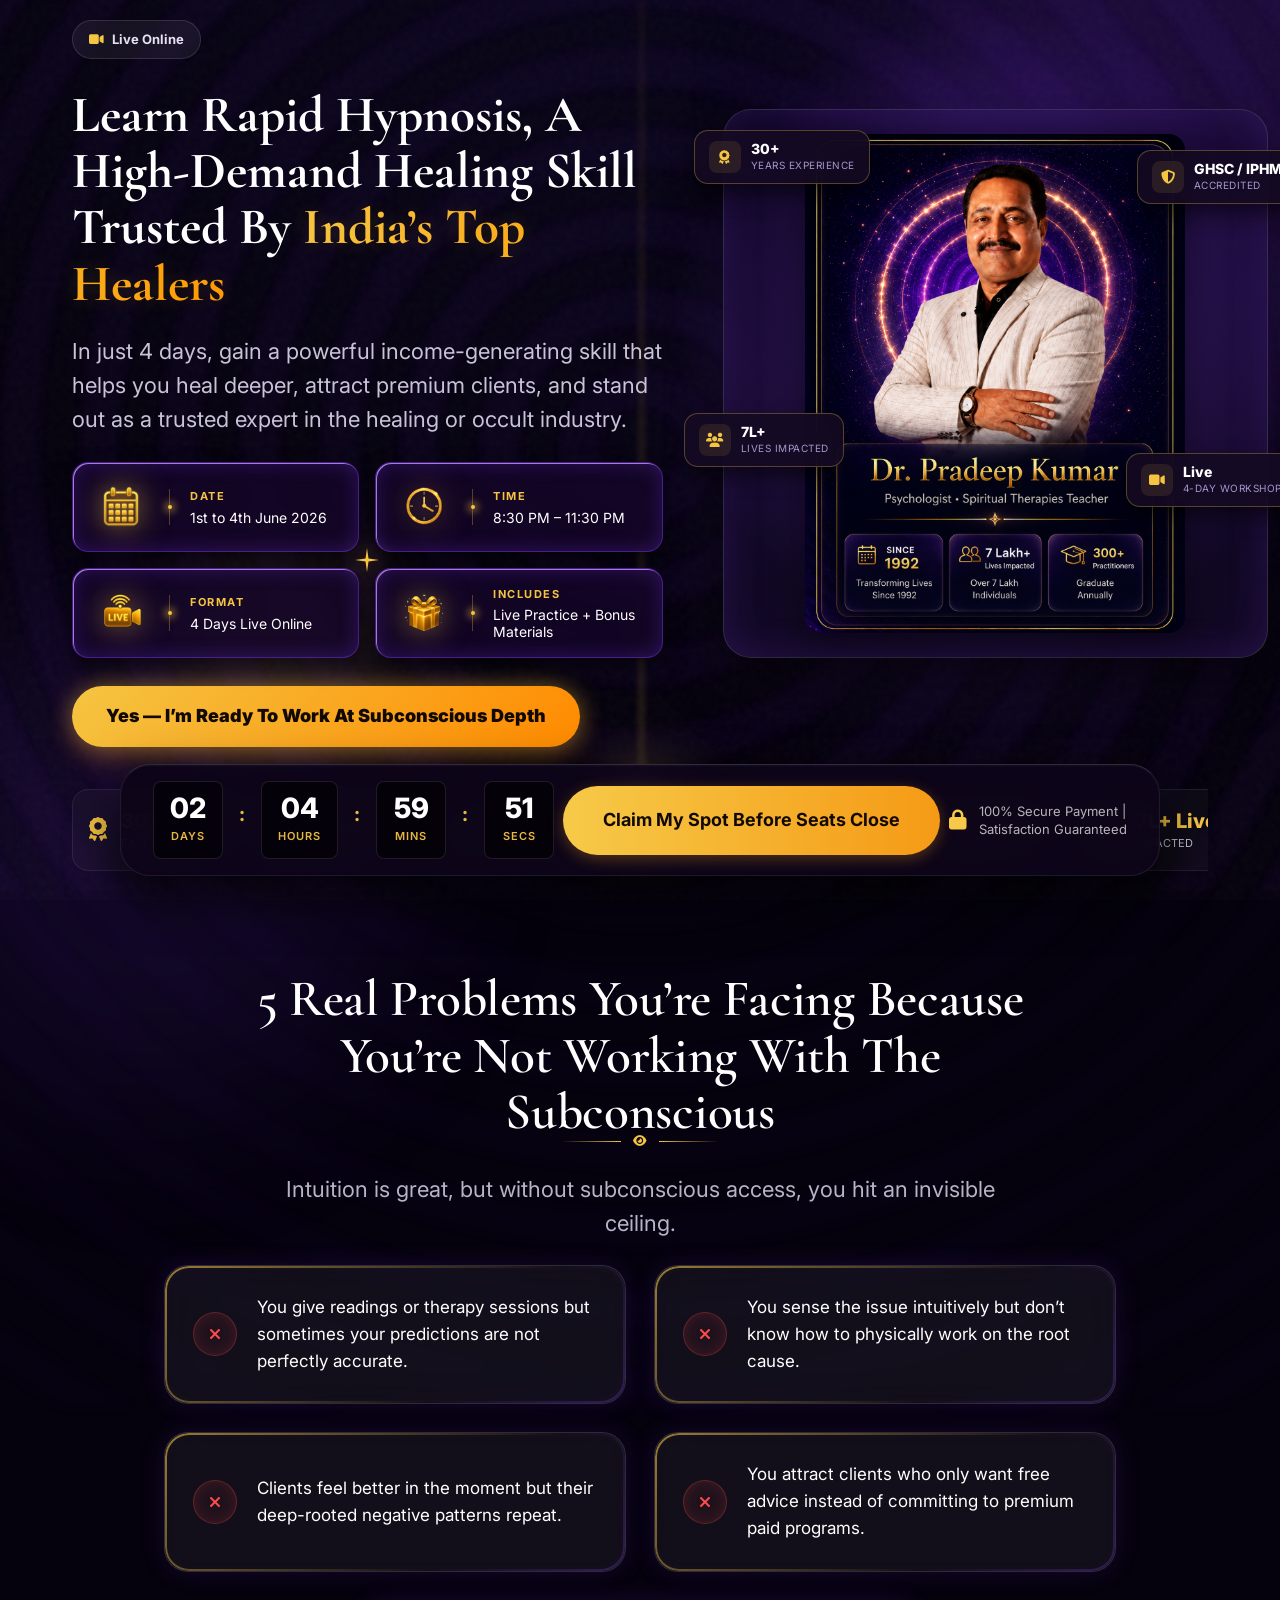
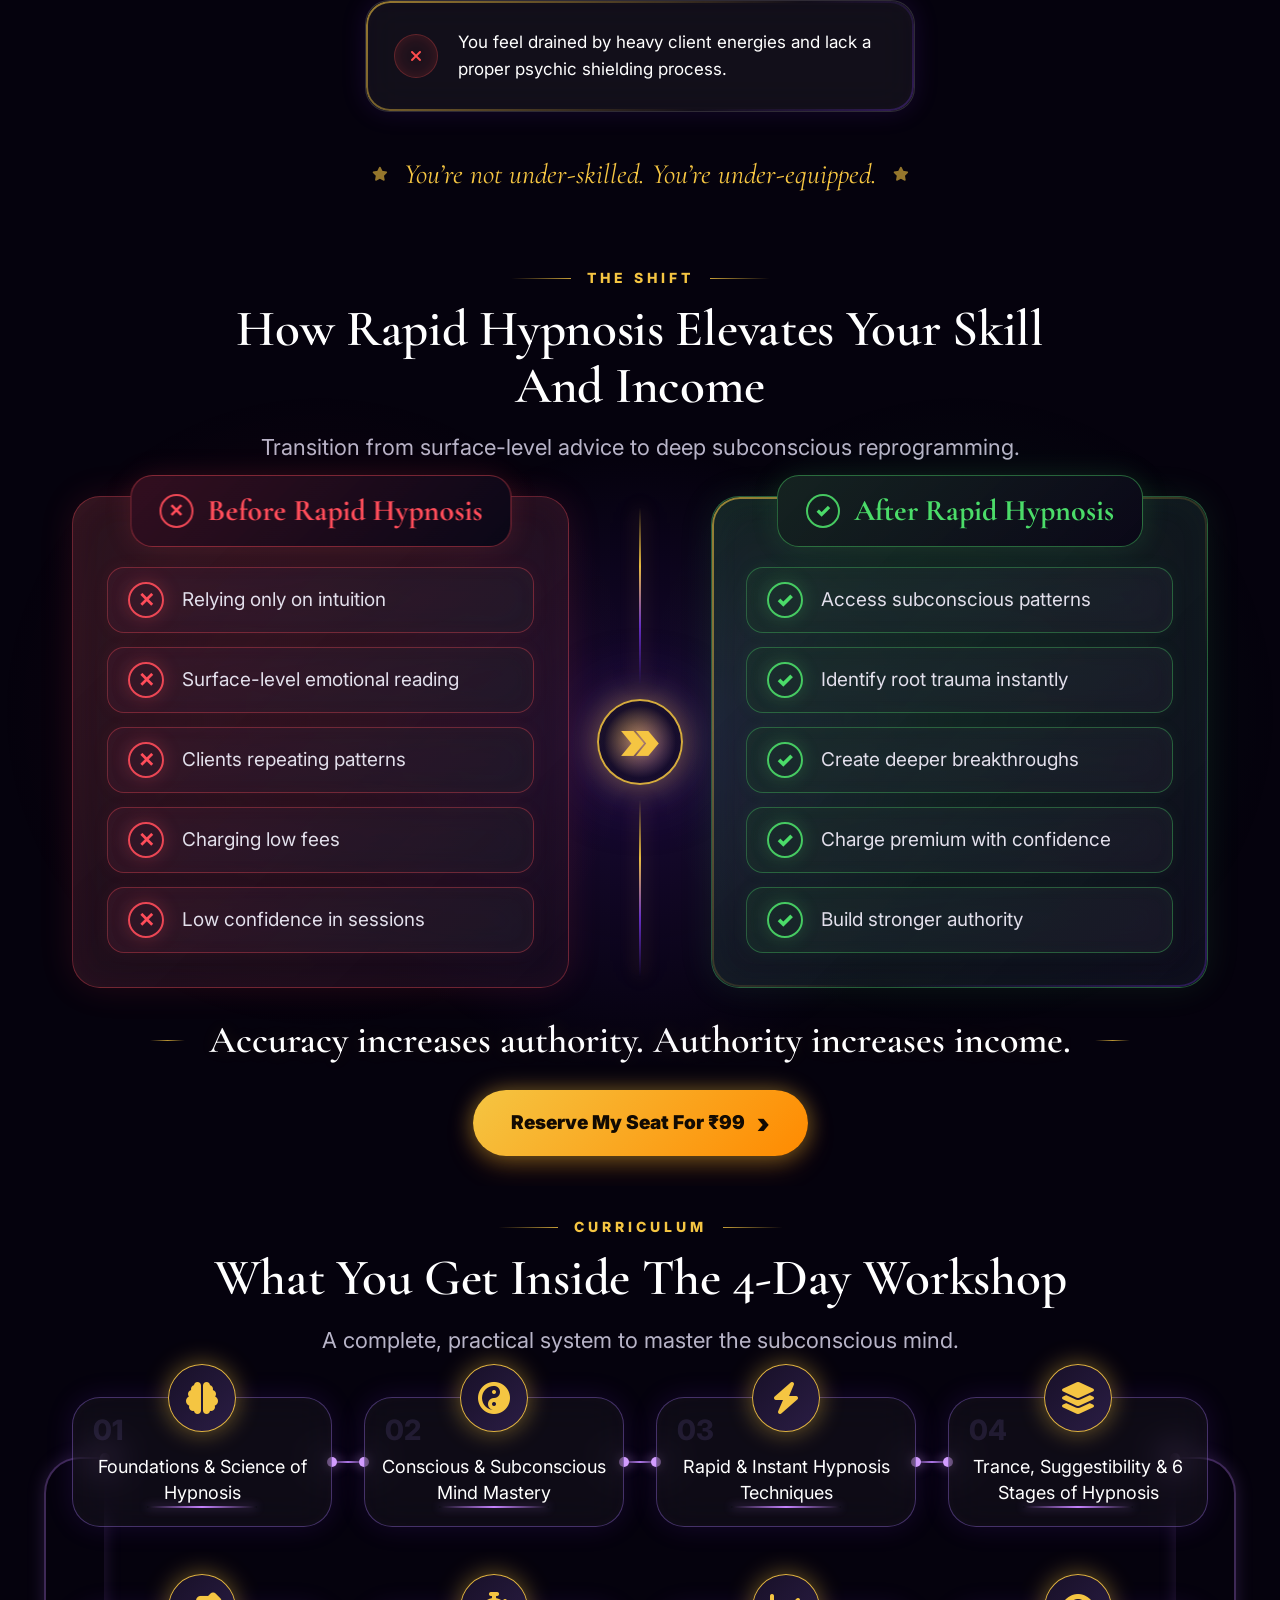
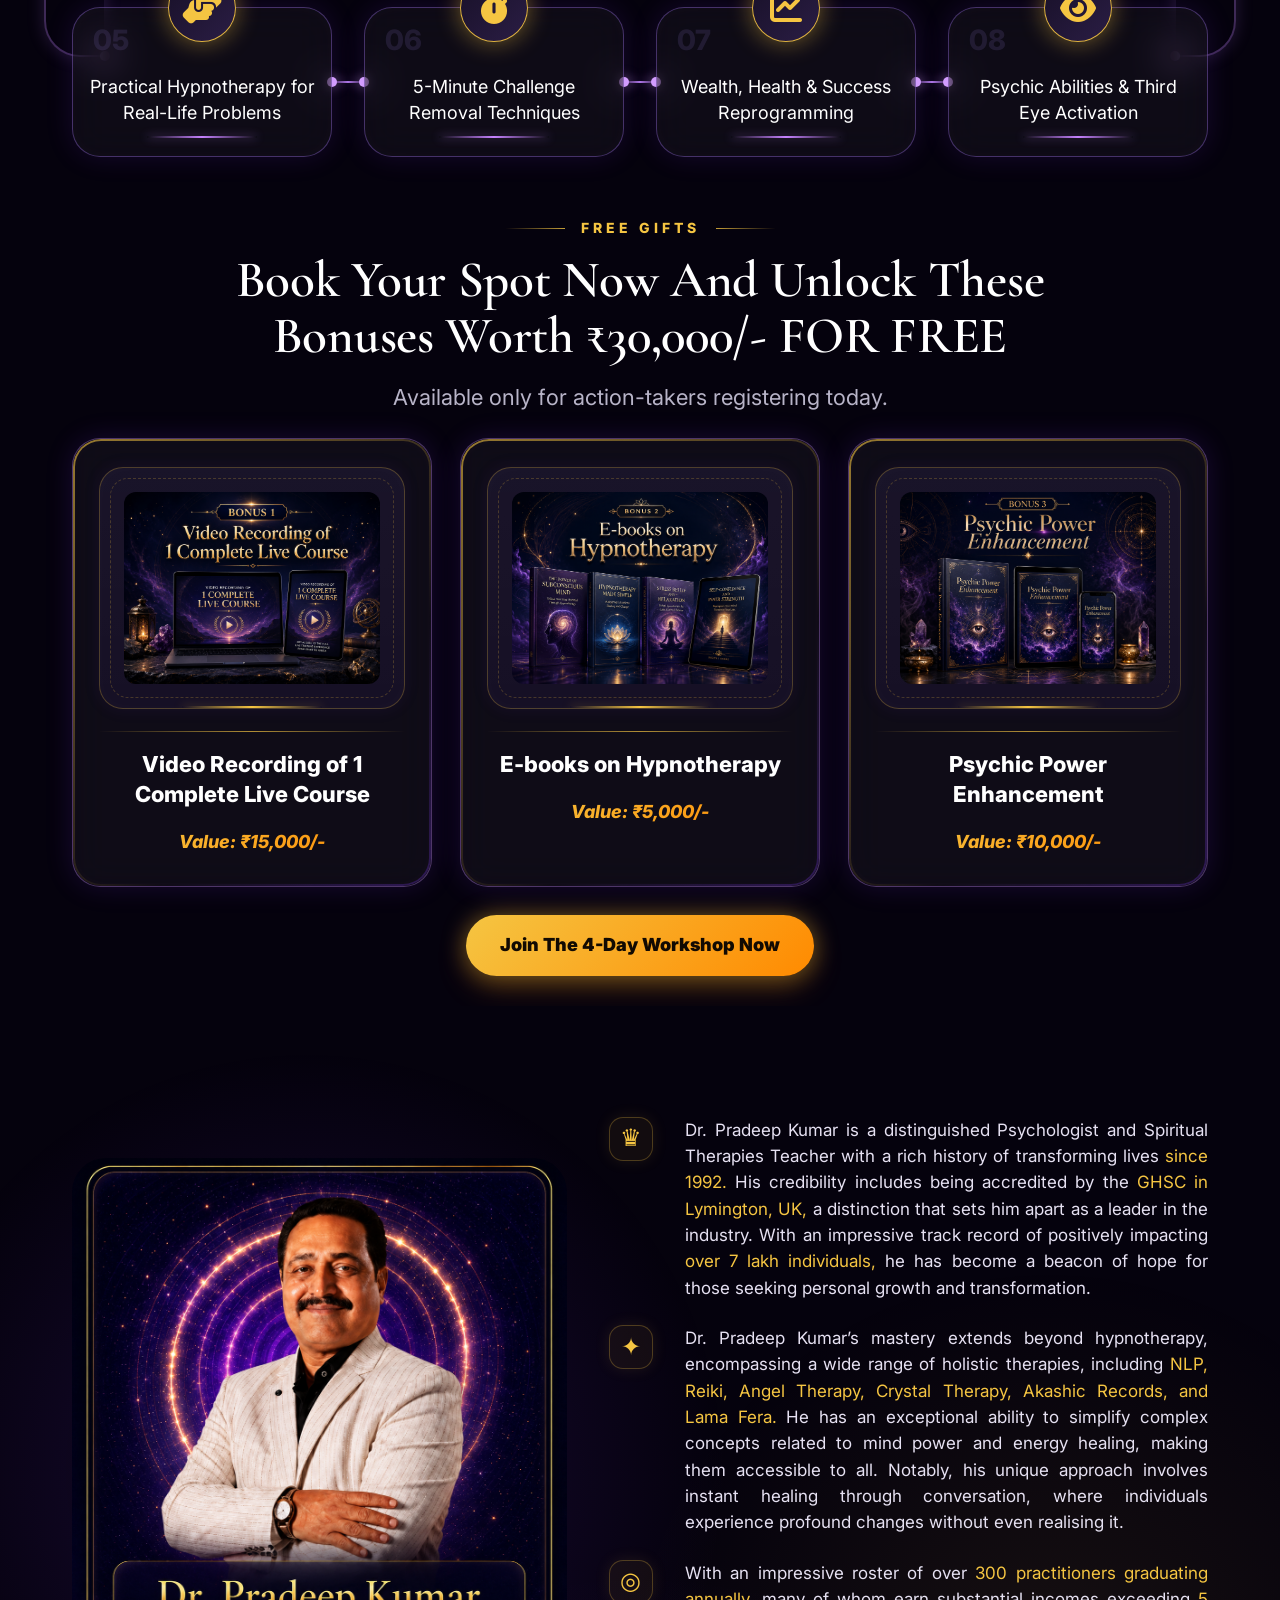
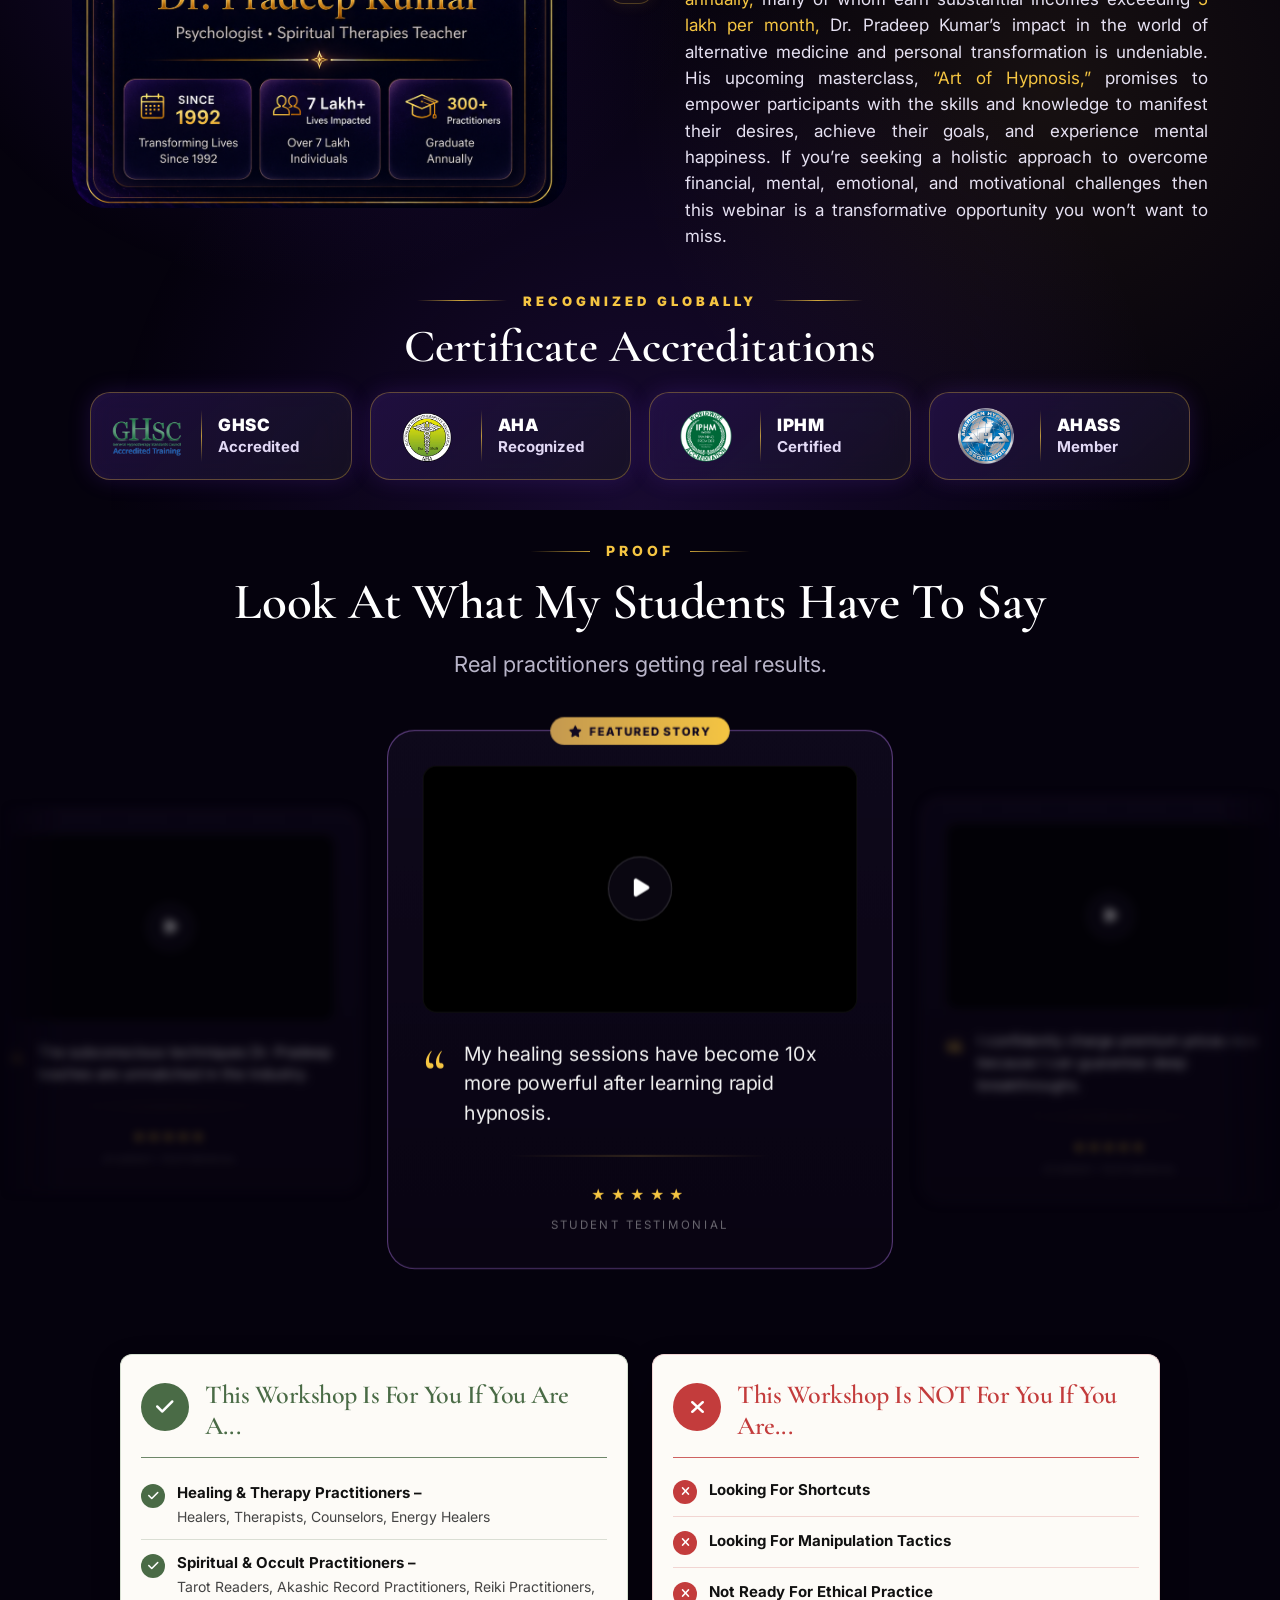
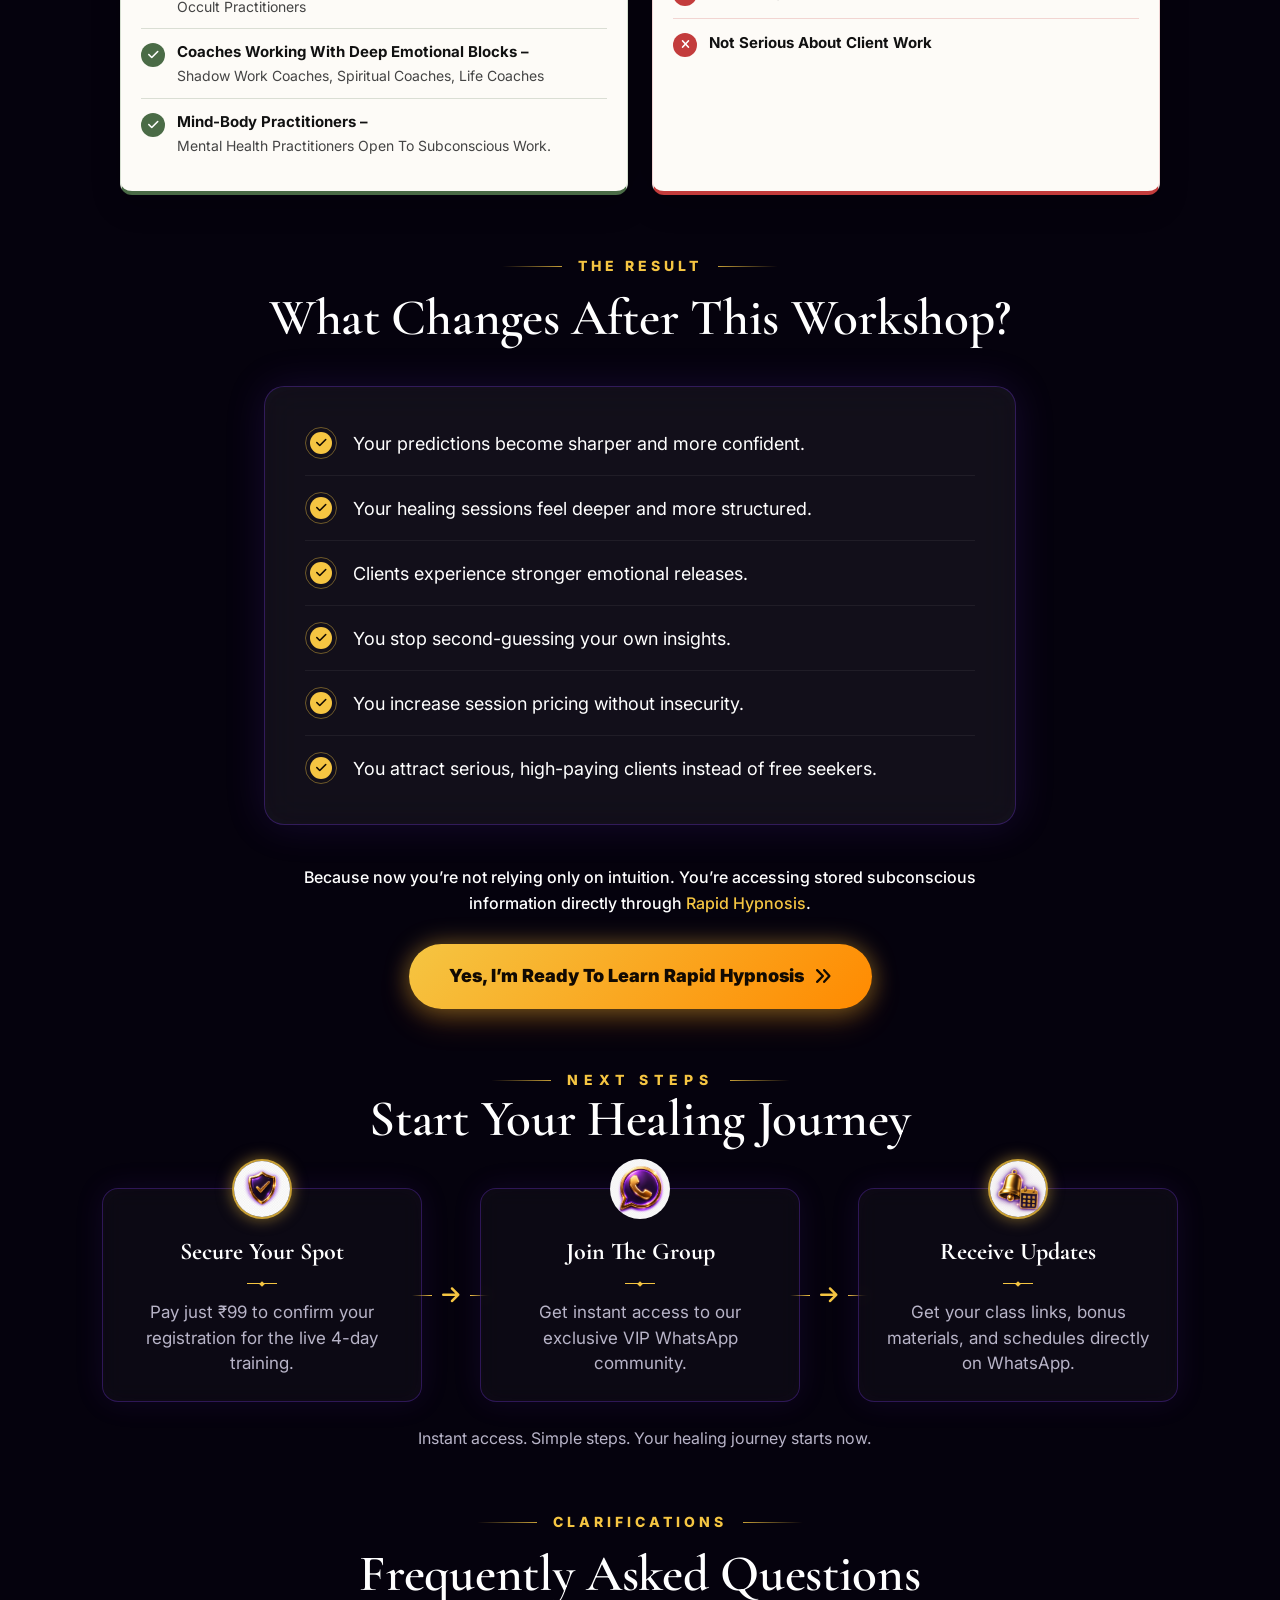
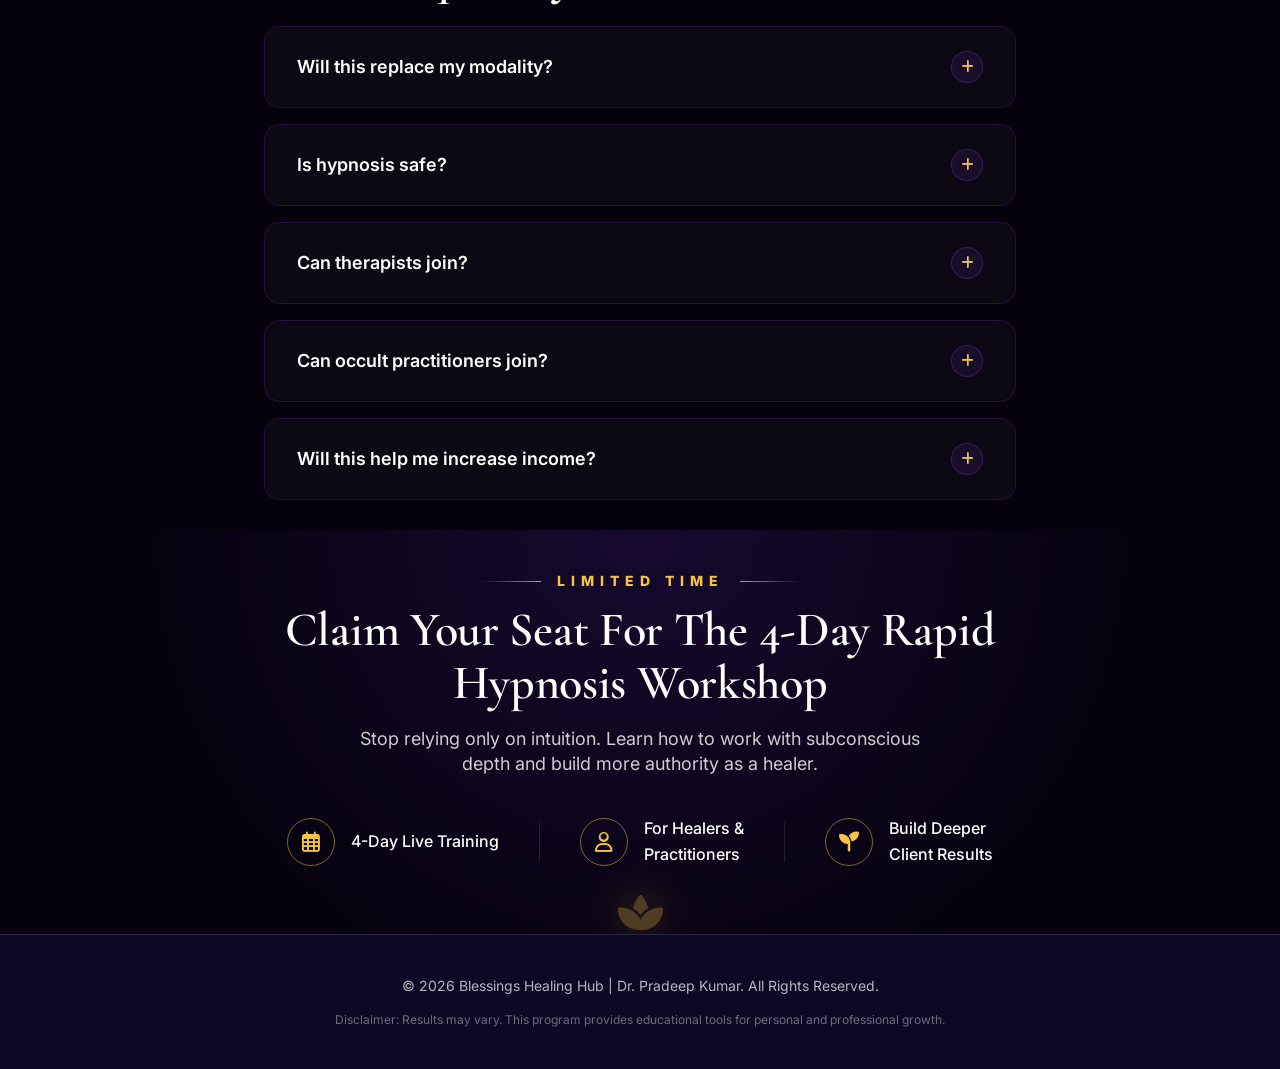
==== commit 602f1ad0: "done changeall changes done" ====
--- a/index.html
+++ b/index.html
@@ -45,8 +45,8 @@
           --container-narrow: 880px;
 
           /* 2. SECTION PADDING */
-          --section-padding-desktop: 60px 0;
-          --section-padding-tablet: 40px 0;
+          --section-padding-desktop: 30px 0;
+          --section-padding-tablet: 20px 0;
           --section-padding-mobile: 15px 0;
 
           --compact-padding-desktop: 40px 0;
@@ -69,8 +69,8 @@
           --lh-body: 1.6;
 
           /* 4. SECTION HEADER SPACING */
-          --header-gap: 36px;
-          --header-gap-mobile: 28px;
+          --header-gap: 24px;
+          --header-gap-mobile: 20px;
           --cta-gap: 28px;
 
           /* 5. CARD DESIGN SYSTEM */
@@ -225,11 +225,25 @@
           font-weight: 800;
           text-transform: uppercase;
           color: #F5C542;
-        }
+          display: flex;
+          align-items: center;
+          justify-content: center;
+          gap: 16px;
+        }
+
+        .section-eyebrow::before,
+        .section-eyebrow::after {
+          content: "";
+          height: 1px;
+          width: 60px;
+        }
+        .section-eyebrow::before { background: linear-gradient(to right, transparent, rgba(245, 197, 66, 0.8)); }
+        .section-eyebrow::after { background: linear-gradient(to left, transparent, rgba(245, 197, 66, 0.8)); }
 
         @media (max-width: 768px) {
           .section-header { margin-bottom: var(--header-gap-mobile); }
-          .section-eyebrow { font-size: 12px; letter-spacing: 3px; margin-bottom: 10px; }
+          .section-eyebrow { font-size: 12px; letter-spacing: 3px; margin-bottom: 10px; gap: 10px; }
+          .section-eyebrow::before, .section-eyebrow::after { width: 40px; }
         }
 
         /* Cards */
@@ -355,29 +369,58 @@
             border-radius: 999px;
             text-decoration: none;
             box-shadow: 0 10px 30px rgba(245, 197, 66, 0.25);
-            transition: all 0.3s ease;
+            transition: box-shadow 0.3s ease, filter 0.3s ease;
             position: relative;
             overflow: hidden;
             border: none;
             cursor: pointer;
             text-align: center;
-            animation: pulse-cta 3s infinite;
-        }
-
-        .cta-btn:hover {
-            transform: translateY(-3px);
-            box-shadow: 0 15px 40px rgba(245, 197, 66, 0.4);
-        }
-
-        .cta-btn:active {
-            transform: translateY(0) scale(0.98);
-        }
-
-        @keyframes pulse-cta {
-            0% { box-shadow: 0 0 0 0 rgba(245, 197, 66, 0.4); }
-            70% { box-shadow: 0 0 0 15px rgba(245, 197, 66, 0); }
-            100% { box-shadow: 0 0 0 0 rgba(245, 197, 66, 0); }
-        }
+            animation: float-pulse 2s ease-in-out infinite;
+        }
+
+        .cta-btn::after, .hero-cta-btn-v2::after {
+            content: "";
+            position: absolute;
+            top: 0;
+            left: -150%;
+            width: 50%;
+            height: 100%;
+            background: linear-gradient(to right, rgba(255,255,255,0) 0%, rgba(255,255,255,0.4) 50%, rgba(255,255,255,0) 100%);
+            transform: skewX(-25deg);
+            animation: shine-sweep 3s infinite;
+            pointer-events: none;
+        }
+
+        .cta-btn:hover, .hero-cta-btn-v2:hover {
+            filter: brightness(1.1);
+            transform: scale(1.03);
+            box-shadow: 0 15px 40px rgba(245, 197, 66, 0.5);
+            animation-play-state: paused;
+        }
+
+        .cta-btn:active, .hero-cta-btn-v2:active {
+            transform: scale(0.98);
+            box-shadow: 0 5px 15px rgba(245, 197, 66, 0.2);
+        }
+
+        @keyframes float-pulse {
+            0%, 100% {
+                transform: translateY(0) scale(1);
+                box-shadow: 0 0 20px rgba(245, 197, 66, 0.4), 0 5px 15px rgba(245, 197, 66, 0.2);
+            }
+            50% {
+                transform: translateY(-5px) scale(1.025);
+                box-shadow: 0 0 40px rgba(245, 197, 66, 0.8), 0 15px 30px rgba(245, 197, 66, 0.5);
+            }
+        }
+
+        @keyframes shine-sweep {
+            0% { left: -150%; }
+            20% { left: 150%; }
+            100% { left: 150%; }
+        }
+
+
 
         .cta-trust-badge {
             display: flex;
@@ -950,7 +993,7 @@
         @media (max-width: 768px) {
             .problems-grid { grid-template-columns: 1fr; }
             .problem-card-center { max-width: 100%; }
-            .problem-footer-text { font-size: 24px; }
+            .problem-footer-text { font-size: clamp(12px, 4vw, 20px); margin-top: 16px; white-space: nowrap; }
             .problem-footer-text .star { display: none; }
             .problem-card-sci-fi { padding: 20px; }
         }
@@ -962,7 +1005,6 @@
 .shift-section {
   position: relative;
   width: 100%;
-  padding: 90px 0;
   overflow: hidden;
   color: #ffffff;
 }
@@ -1504,6 +1546,11 @@
 
   .divider-orb span {
     font-size: 40px;
+    transform: rotate(90deg) translate(-2px, -2px);
+  }
+
+  .shift-divider {
+    margin-bottom: 32px;
   }
 
   .shift-bridge {
@@ -1519,7 +1566,8 @@
   }
 
   .shift-bridge p {
-    font-size: 25px;
+    font-size: clamp(10px, 3.5vw, 25px);
+    white-space: nowrap;
   }
 
   .shift-cta {
@@ -1548,7 +1596,6 @@
 ================================ */
 .curriculum-section {
   position: relative;
-  padding: 90px 0;
   overflow: hidden;
 }
 
@@ -1798,7 +1845,6 @@
 ================================ */
 .bonus-section {
   position: relative;
-  padding: 90px 0;
   overflow: hidden;
 }
 
@@ -2076,7 +2122,6 @@
 .mentor-section {
   position: relative;
   width: 100%;
-  padding: 90px 0;
   overflow: hidden;
   color: #ffffff;
 }
@@ -2359,6 +2404,7 @@
   letter-spacing: 4px;
   color: #F5C542;
   text-transform: uppercase;
+  white-space: nowrap;
 }
 
 .accreditation-eyebrow span {
@@ -2558,7 +2604,7 @@
   .mentor-copy-row p {
     font-size: 14px;
     line-height: 1.6;
-    text-align: left;
+    text-align: center;
   }
 
   .accreditation-eyebrow {
@@ -2566,6 +2612,7 @@
     gap: 10px;
     font-size: 11px;
     letter-spacing: 3px;
+    white-space: nowrap;
   }
 
   .accreditation-grid {
@@ -2725,9 +2772,9 @@
 
         @media (max-width: 768px) {
             /* Spacing overrides for mobile */
-            section { padding: 56px 0; }
-            .compact-section { padding: 44px 0; }
-            .hero-section { padding: 20px 0; min-height: auto; margin-bottom: 20px; }
+            section, .section { padding: 24px 0 !important; }
+            .compact-section, .section-compact { padding: 16px 0 !important; }
+            .hero-section, .hero-sec-v2 { padding: 20px 0 !important; min-height: auto; margin-bottom: 20px; }
             .final-cta-section { padding: 64px 0 64px 0; } /* space for sticky bar */
             
             .hero-layout { gap: 40px; }
@@ -2739,13 +2786,14 @@
 
             .hero-heading { font-size: 36px; line-height: 1.12; margin-bottom: 16px; }
             .hero-subheading { font-size: 18px; line-height: 1.5; }
-            .section-heading { font-size: 32px; margin-bottom: 16px; }
-            .section-subheading { font-size: 18px; margin-bottom: 32px; }
-            .body-text { font-size: 16px; }
+            .section-heading { font-size: 32px; margin-bottom: 8px; }
+            .section-subheading { font-size: 14px; margin-bottom: 16px; line-height: 1.4; }
+            .section-header { margin-bottom: 16px !important; }
+            .mt-40 { margin-top: 20px !important; }
+            body, p, .body-text { font-size: 16px; }
             
             .glass-card { padding: 24px; }
             .grid-2, .grid-3, .grid-4 { gap: 16px; }
-            .section-subheading { margin-bottom: 32px; }
             
             .cta-btn { font-size: 16px; padding: 16px 26px; width: 100%; height: 54px; }
             .mobile-sticky-bar { display: block; }
@@ -2914,7 +2962,7 @@
 
 .hero-title-v2 {
     font-family: "Playfair Display", "Cormorant Garamond", serif;
-    font-size: clamp(38px, 4.5vw, 64px);
+    font-size: var(--section-heading);
     line-height: 1.1;
     font-weight: 700;
     color: #ffffff;
@@ -2931,7 +2979,7 @@
 
 .hero-subtitle-v2 {
     font-family: Inter, sans-serif;
-    font-size: clamp(18px, 1.8vw, 24px);
+    font-size: var(--subheading);
     line-height: 1.55;
     color: #C9C3D8;
     margin: 0 0 26px 0;
@@ -3038,20 +3086,12 @@
     text-decoration: none;
     border-radius: 999px;
     box-shadow: 0 0 30px rgba(245, 197, 66, 0.35);
-    transition: transform 0.3s ease, box-shadow 0.3s ease;
-    animation: cta-pulse-v2 3s infinite;
-}
-
-.hero-cta-btn-v2:hover {
-    transform: translateY(-3px);
-    box-shadow: 0 0 40px rgba(245, 197, 66, 0.5);
-}
-
-@keyframes cta-pulse-v2 {
-    0% { box-shadow: 0 0 0 0 rgba(245, 197, 66, 0.4); }
-    70% { box-shadow: 0 0 0 15px rgba(245, 197, 66, 0); }
-    100% { box-shadow: 0 0 0 0 rgba(245, 197, 66, 0); }
-}
+    transition: box-shadow 0.3s ease, filter 0.3s ease;
+    animation: float-pulse 2s ease-in-out infinite;
+    position: relative;
+    overflow: hidden;
+}
+
 
 .hero-secure-line-v2 {
     display: flex;
@@ -3359,8 +3399,8 @@
     
     .hf-top-left-v2 { left: -10px; top: -10px; }
     .hf-top-right-v2 { right: -10px; top: 10px; }
-    .hf-bottom-left-v2 { left: -10px; bottom: 115px; }
-    .hf-bottom-right-v2 { right: -10px; bottom: 95px; }
+    .hf-bottom-left-v2 { left: -10px; bottom: 165px; }
+    .hf-bottom-right-v2 { right: -10px; bottom: 145px; }
 }
 
 /* Testimonial Slider CSS */
@@ -3379,11 +3419,8 @@
   display: flex;
   gap: 30px;
   width: max-content;
-  animation: slideCarousel 30s linear infinite;
   align-items: center;
-}
-.testimonial-slider-track:hover {
-  animation-play-state: paused;
+  will-change: transform;
 }
 .testimonial-slider-track .card {
   width: 440px;
@@ -3464,10 +3501,7 @@
   color: rgba(255,255,255,0.4);
   text-transform: uppercase;
 }
-@keyframes slideCarousel {
-  0% { transform: translateX(calc(-50% - 15px)); }
-  100% { transform: translateX(0); }
-}
+
 @media (max-width: 768px) {
   .testimonial-slider-track .card { width: 300px; }
   .testimonial-slider-wrapper { padding: 40px 0; }
@@ -3735,7 +3769,7 @@
 </div>
 
 <!-- Before / After Comparison -->
-<div class="shift-comparison">
+<div class="shift-comparison" style="margin-top: 32px;">
 
   <!-- Before Card -->
   <div class="shift-card card before-card">
@@ -4187,34 +4221,214 @@
     </section>
 
     <!-- AUDIENCE SECTION -->
+    <style>
+        .audience-grid {
+            display: grid;
+            grid-template-columns: 1fr 1fr;
+            gap: 24px;
+            max-width: 1040px;
+            margin: 0 auto;
+        }
+        @media (max-width: 768px) {
+            .audience-grid {
+                grid-template-columns: 1fr;
+            }
+        }
+        .audience-card {
+            background-color: #FDFBF7;
+            border-radius: 12px;
+            padding: 24px 20px;
+            box-shadow: 0 10px 30px rgba(0,0,0,0.2);
+            position: relative;
+        }
+        .for-you-card {
+            border: 1px solid #D6E0D1;
+            border-bottom: 4px solid #4A6B46;
+        }
+        .not-for-you-card {
+            border: 1px solid #F0D4D4;
+            border-bottom: 4px solid #C33C3C;
+        }
+        .audience-header {
+            display: flex;
+            align-items: flex-start;
+            gap: 16px;
+            margin-bottom: 12px;
+            padding-bottom: 16px;
+        }
+        .for-you-card .audience-header {
+            border-bottom: 1px solid rgba(74, 107, 70, 0.8);
+        }
+        .not-for-you-card .audience-header {
+            border-bottom: 1px solid rgba(195, 60, 60, 0.8);
+        }
+        .icon-circle {
+            display: flex;
+            align-items: center;
+            justify-content: center;
+            border-radius: 50%;
+            color: #fff;
+            flex-shrink: 0;
+        }
+        .icon-circle.green-bg {
+            background-color: #4A6B46;
+        }
+        .icon-circle.red-bg {
+            background-color: #C33C3C;
+        }
+        .icon-circle:not(.small) {
+            width: 48px;
+            height: 48px;
+            font-size: 20px;
+            margin-top: 4px;
+        }
+        .icon-circle.small {
+            width: 24px;
+            height: 24px;
+            font-size: 12px;
+            margin-top: 2px;
+        }
+        .audience-title {
+            font-family: 'Cormorant Garamond', serif;
+            font-size: 26px;
+            font-weight: 600;
+            line-height: 1.2;
+            margin: 0;
+            letter-spacing: -0.5px;
+        }
+        .audience-title.green-text {
+            color: #4A6B46;
+        }
+        .audience-title.red-text {
+            color: #C33C3C;
+        }
+        .audience-list {
+            display: flex;
+            flex-direction: column;
+        }
+        .audience-item {
+            display: flex;
+            align-items: flex-start;
+            gap: 12px;
+            padding: 12px 0;
+        }
+        .for-you-card .audience-item:not(:last-child) {
+            border-bottom: 1px solid rgba(74, 107, 70, 0.2);
+        }
+        .not-for-you-card .audience-item:not(:last-child) {
+            border-bottom: 1px solid rgba(195, 60, 60, 0.2);
+        }
+        .audience-item.align-center {
+            align-items: center;
+        }
+        .audience-item .item-content {
+            color: #444;
+            font-family: 'Inter', sans-serif;
+            font-size: 14px;
+            line-height: 1.4;
+        }
+        .audience-item .item-content strong {
+            font-size: 15px;
+            color: #111;
+            font-weight: 700;
+            display: block;
+            margin-bottom: 4px;
+        }
+    </style>
     <section class="section">
         <div class="container-wide">
-            <div class="grid-2">
-                <div class="card">
-                    <h3 class="card-heading" style="margin-bottom: 24px; color: var(--gold);">Who This Workshop Is For</h3>
-                    <div class="tag-list">
-                        <div class="tag-item">Healers</div>
-                        <div class="tag-item">Therapists</div>
-                        <div class="tag-item">Counselors</div>
-                        <div class="tag-item">Tarot Readers</div>
-                        <div class="tag-item">Akashic Practitioners</div>
-                        <div class="tag-item">Reiki Practitioners</div>
-                        <div class="tag-item">Energy Healers</div>
-                        <div class="tag-item">Shadow Work Coaches</div>
-                        <div class="tag-item">Occult Practitioners</div>
-                        <div class="tag-item">Spiritual Coaches</div>
-                        <div class="tag-item">Mental Health Professionals</div>
+            <div class="audience-grid">
+                <!-- For You Card -->
+                <div class="audience-card for-you-card">
+                    <div class="audience-header">
+                        <div class="icon-circle green-bg">
+                            <i class="fas fa-check"></i>
+                        </div>
+                        <h3 class="audience-title green-text">This Workshop Is For You If You Are A...</h3>
+                    </div>
+                    
+                    <div class="audience-list">
+                        <div class="audience-item">
+                            <div class="icon-circle green-bg small">
+                                <i class="fas fa-check"></i>
+                            </div>
+                            <div class="item-content">
+                                <strong>Healing & Therapy Practitioners –</strong>
+                                Healers, Therapists, Counselors, Energy Healers
+                            </div>
+                        </div>
+                        <div class="audience-item">
+                            <div class="icon-circle green-bg small">
+                                <i class="fas fa-check"></i>
+                            </div>
+                            <div class="item-content">
+                                <strong>Spiritual & Occult Practitioners –</strong>
+                                Tarot Readers, Akashic Record Practitioners, Reiki Practitioners, Occult Practitioners
+                            </div>
+                        </div>
+                        <div class="audience-item">
+                            <div class="icon-circle green-bg small">
+                                <i class="fas fa-check"></i>
+                            </div>
+                            <div class="item-content">
+                                <strong>Coaches Working With Deep Emotional Blocks –</strong>
+                                Shadow Work Coaches, Spiritual Coaches, Life Coaches
+                            </div>
+                        </div>
+                        <div class="audience-item">
+                            <div class="icon-circle green-bg small">
+                                <i class="fas fa-check"></i>
+                            </div>
+                            <div class="item-content">
+                                <strong>Mind-Body Practitioners –</strong>
+                                Mental Health Practitioners Open To Subconscious Work.
+                            </div>
+                        </div>
                     </div>
                 </div>
-                <div class="card" style="border-color: rgba(255, 77, 77, 0.2);">
-                    <h3 class="card-heading" style="margin-bottom: 24px; color: #FF4D4D;">Who Should NOT Join</h3>
-                    <div class="tag-list">
-                        <div class="tag-item negative">Shortcut seekers</div>
-                        <div class="tag-item negative">Looking for manipulation tactics</div>
-                        <div class="tag-item negative">Unethical practitioners</div>
-                        <div class="tag-item negative">Unwilling to practice seriously</div>
-                        <div class="tag-item negative">Freebie collectors</div>
-                        <div class="tag-item negative">Irresponsible with client trauma</div>
+
+                <!-- NOT For You Card -->
+                <div class="audience-card not-for-you-card">
+                    <div class="audience-header">
+                        <div class="icon-circle red-bg">
+                            <i class="fas fa-times"></i>
+                        </div>
+                        <h3 class="audience-title red-text">This Workshop Is NOT For You If You Are...</h3>
+                    </div>
+                    
+                    <div class="audience-list">
+                        <div class="audience-item align-center" style="padding-top: 8px;">
+                            <div class="icon-circle red-bg small">
+                                <i class="fas fa-times"></i>
+                            </div>
+                            <div class="item-content">
+                                <strong>Looking For Shortcuts</strong>
+                            </div>
+                        </div>
+                        <div class="audience-item align-center">
+                            <div class="icon-circle red-bg small">
+                                <i class="fas fa-times"></i>
+                            </div>
+                            <div class="item-content">
+                                <strong>Looking For Manipulation Tactics</strong>
+                            </div>
+                        </div>
+                        <div class="audience-item align-center">
+                            <div class="icon-circle red-bg small">
+                                <i class="fas fa-times"></i>
+                            </div>
+                            <div class="item-content">
+                                <strong>Not Ready For Ethical Practice</strong>
+                            </div>
+                        </div>
+                        <div class="audience-item align-center">
+                            <div class="icon-circle red-bg small">
+                                <i class="fas fa-times"></i>
+                            </div>
+                            <div class="item-content">
+                                <strong>Not Serious About Client Work</strong>
+                            </div>
+                        </div>
                     </div>
                 </div>
             </div>
@@ -4225,62 +4439,390 @@
     <section class="section">
         <div class="container-narrow">
             <div class="section-header">
-                <div class="section-eyebrow">The Result</div>
+                <div class="section-eyebrow">THE RESULT</div>
                 <h2 class="section-heading">What Changes After This Workshop?</h2>
             </div>
             
+            <style>
+                .outcome-list {
+                    list-style: none;
+                    padding: 0;
+                    margin: 0;
+                }
+                .outcome-list li {
+                    display: flex;
+                    align-items: center;
+                    padding: 16px 0;
+                    border-bottom: 1px solid rgba(255,255,255,0.06);
+                    font-size: clamp(15px, 3.5vw, 18px);
+                    line-height: 1.4;
+                    color: var(--text-white);
+                }
+                .outcome-list li:last-child {
+                    border-bottom: none;
+                    padding-bottom: 0;
+                }
+                .outcome-list li:first-child {
+                    padding-top: 0;
+                }
+                .outcome-icon-wrapper {
+                    display: flex;
+                    align-items: center;
+                    justify-content: center;
+                    width: 32px;
+                    height: 32px;
+                    border-radius: 50%;
+                    border: 1px solid rgba(245, 197, 66, 0.4);
+                    margin-right: 16px;
+                    flex-shrink: 0;
+                }
+                .outcome-icon {
+                    display: flex;
+                    align-items: center;
+                    justify-content: center;
+                    width: 22px;
+                    height: 22px;
+                    border-radius: 50%;
+                    background: var(--gold);
+                    color: #120A02;
+                    font-size: 12px;
+                }
+            </style>
             <div class="text-left mt-40">
-                <div class="card">
-                    <ul class="compare-list" style="margin-bottom: 0;">
-                        <li style="margin-bottom: 20px;"><i class="fas fa-check-circle" style="color: var(--gold); margin-right: 12px;"></i> Your predictions become sharper and more confident.</li>
-                        <li style="margin-bottom: 20px;"><i class="fas fa-check-circle" style="color: var(--gold); margin-right: 12px;"></i> Your healing sessions feel deeper and more structured.</li>
-                        <li style="margin-bottom: 20px;"><i class="fas fa-check-circle" style="color: var(--gold); margin-right: 12px;"></i> Clients experience stronger emotional releases.</li>
-                        <li style="margin-bottom: 20px;"><i class="fas fa-check-circle" style="color: var(--gold); margin-right: 12px;"></i> You stop second-guessing your own insights.</li>
-                        <li style="margin-bottom: 20px;"><i class="fas fa-check-circle" style="color: var(--gold); margin-right: 12px;"></i> You increase session pricing without insecurity.</li>
-                        <li style="margin-bottom: 0;"><i class="fas fa-check-circle" style="color: var(--gold); margin-right: 12px;"></i> You attract serious, high-paying clients instead of free seekers.</li>
+                <div class="card" style="max-width: 850px; margin: 0 auto; padding: clamp(20px, 5vw, 40px); border: 1px solid rgba(124, 58, 237, 0.3); box-shadow: 0 0 40px rgba(124, 58, 237, 0.15), inset 0 0 20px rgba(255,255,255,0.02); border-radius: 20px;">
+                    <ul class="outcome-list">
+                        <li>
+                            <div class="outcome-icon-wrapper"><div class="outcome-icon"><i class="fas fa-check"></i></div></div>
+                            Your predictions become sharper and more confident.
+                        </li>
+                        <li>
+                            <div class="outcome-icon-wrapper"><div class="outcome-icon"><i class="fas fa-check"></i></div></div>
+                            Your healing sessions feel deeper and more structured.
+                        </li>
+                        <li>
+                            <div class="outcome-icon-wrapper"><div class="outcome-icon"><i class="fas fa-check"></i></div></div>
+                            Clients experience stronger emotional releases.
+                        </li>
+                        <li>
+                            <div class="outcome-icon-wrapper"><div class="outcome-icon"><i class="fas fa-check"></i></div></div>
+                            You stop second-guessing your own insights.
+                        </li>
+                        <li>
+                            <div class="outcome-icon-wrapper"><div class="outcome-icon"><i class="fas fa-check"></i></div></div>
+                            You increase session pricing without insecurity.
+                        </li>
+                        <li>
+                            <div class="outcome-icon-wrapper"><div class="outcome-icon"><i class="fas fa-check"></i></div></div>
+                            You attract serious, high-paying clients instead of free seekers.
+                        </li>
                     </ul>
                 </div>
             </div>
 
-            <p class="section-subheading" style="color: var(--text-white); margin-top: 40px; font-weight: 500;">
-                Because now you’re not relying only on intuition. You’re accessing stored subconscious information directly through Rapid Hypnosis.
+            <p class="section-subheading" style="color: var(--text-white); margin-top: 40px; font-weight: 500; text-align: center; max-width: 750px; margin-left: auto; margin-right: auto; line-height: 1.6; font-size: clamp(14px, 4vw, 16px);">
+                Because now you’re not relying only on intuition. You’re accessing stored subconscious information directly through <span style="color: var(--gold);">Rapid Hypnosis</span>.
             </p>
 
             <div class="cta-wrap">
-                <a href="#register" class="cta">Yes, I’m Ready To Learn Rapid Hypnosis</a>
+                <a href="#register" class="cta" style="padding: 18px 40px;">Yes, I’m Ready To Learn Rapid Hypnosis <i class="fas fa-angle-double-right" style="margin-left: 10px;"></i></a>
             </div>
         </div>
     </section>
 
     <!-- HOW TO JOIN -->
+    <style>
+        .journey-step-container {
+            display: flex;
+            align-items: center;
+            justify-content: center;
+            gap: 20px;
+            margin-top: 40px;
+        }
+        @media (max-width: 900px) {
+            .journey-step-container {
+                flex-direction: column;
+                gap: 24px;
+            }
+        }
+        .journey-card {
+            position: relative;
+            background: rgba(255, 255, 255, 0.03);
+            border: 1px solid rgba(124, 58, 237, 0.3);
+            border-radius: 16px;
+            padding: 44px 20px 24px 20px;
+            text-align: center;
+            box-shadow: 0 0 30px rgba(124, 58, 237, 0.1), inset 0 0 20px rgba(255, 255, 255, 0.02);
+            backdrop-filter: blur(10px);
+            flex: 1;
+            max-width: 320px;
+        }
+        .step-image-badge {
+            position: absolute;
+            top: -30px;
+            left: 50%;
+            transform: translateX(-50%);
+            width: 60px;
+            height: 60px;
+            background: #120A02;
+            border-radius: 50%;
+            display: flex;
+            align-items: center;
+            justify-content: center;
+            box-shadow: 0 0 15px rgba(245, 197, 66, 0.5), inset 0 0 10px rgba(255, 255, 255, 0.1);
+            border: 2px solid rgba(245, 197, 66, 0.8);
+            margin: 0 auto 16px auto;
+            overflow: hidden;
+        }
+        .step-image-badge img {
+            width: 100%;
+            height: 100%;
+            object-fit: cover;
+        }
+        .step-heading {
+            font-family: 'Cormorant Garamond', serif;
+            font-size: 24px;
+            font-weight: 700;
+            color: var(--text-white);
+            margin-bottom: 12px;
+        }
+        .step-divider {
+            width: 30px;
+            height: 1px;
+            background: var(--gold);
+            margin: 0 auto 16px auto;
+            position: relative;
+        }
+        .step-divider::after {
+            content: '';
+            position: absolute;
+            top: 50%;
+            left: 50%;
+            transform: translate(-50%, -50%) rotate(45deg);
+            width: 4px;
+            height: 4px;
+            background: var(--gold);
+        }
+        .step-body {
+            font-family: 'Inter', sans-serif;
+            font-size: var(--body-text);
+            color: var(--text-muted);
+            line-height: 1.5;
+        }
+        .step-arrow {
+            color: var(--gold);
+            font-size: 20px;
+            display: flex;
+            align-items: center;
+            justify-content: center;
+            position: relative;
+        }
+        .step-arrow::before {
+            content: '';
+            position: absolute;
+            left: -30px;
+            top: 50%;
+            width: 20px;
+            height: 1px;
+            background: linear-gradient(to right, transparent, var(--gold));
+        }
+        .step-arrow::after {
+            content: '';
+            position: absolute;
+            right: -30px;
+            top: 50%;
+            width: 20px;
+            height: 1px;
+            background: linear-gradient(to left, transparent, var(--gold));
+        }
+        @media (max-width: 900px) {
+            .step-arrow {
+                transform: rotate(90deg);
+                margin-top: -24px;
+                margin-bottom: 16px;
+                z-index: 2;
+            }
+            .step-arrow::before, .step-arrow::after {
+                display: none;
+            }
+        }
+        .header-line-star {
+            display: flex;
+            align-items: center;
+            justify-content: center;
+            margin: 12px auto 24px auto;
+            width: 150px;
+        }
+        .header-line-star .line {
+            height: 1px;
+            flex: 1;
+            background: linear-gradient(to right, transparent, var(--gold), transparent);
+        }
+        .header-line-star .star {
+            color: var(--gold);
+            font-size: 14px;
+            margin: 0 8px;
+            text-shadow: 0 0 10px var(--gold);
+        }
+        .bottom-note {
+            text-align: center;
+            margin-top: 24px;
+            color: var(--text-muted);
+            font-size: clamp(10px, 3vw, 16px);
+            white-space: nowrap;
+            display: flex;
+            align-items: center;
+            justify-content: center;
+            gap: 8px;
+        }
+        .bottom-note i {
+            color: var(--gold);
+            font-size: clamp(10px, 3vw, 14px);
+        }
+    </style>
     <section class="section">
         <div class="container-wide text-center">
-            <div class="section-header">
-                <div class="section-eyebrow">Next Steps</div>
+            <div class="section-header" style="margin-bottom: 20px;">
+                <div class="section-eyebrow" style="letter-spacing: 6px; margin-bottom: 0;">NEXT STEPS</div>
                 <h2 class="section-heading">Start Your Healing Journey</h2>
             </div>
             
-            <div class="grid-3 text-left">
-                <div class="card">
-                    <div style="font-family: 'Cormorant Garamond', serif; font-size: 48px; color: var(--gold); line-height: 1; margin-bottom: 16px;">1</div>
-                    <h4 class="card-heading">Secure Your Spot</h4>
-                    <p class="body-text">Pay just ₹99 to confirm your registration for the live 4-day training.</p>
+            <div class="journey-step-container">
+                <div class="journey-card">
+                    <div class="step-image-badge">
+                        <img src="./step1.png" alt="Secure Your Spot">
+                    </div>
+                    <div class="step-heading">Secure Your Spot</div>
+                    <div class="step-divider"></div>
+                    <p class="step-body">Pay just ₹99 to confirm your registration for the live 4-day training.</p>
                 </div>
-                <div class="card">
-                    <div style="font-family: 'Cormorant Garamond', serif; font-size: 48px; color: var(--gold); line-height: 1; margin-bottom: 16px;">2</div>
-                    <h4 class="card-heading">Join The Group</h4>
-                    <p class="body-text">Get instant access to our exclusive VIP WhatsApp community.</p>
+                
+                <div class="step-arrow">
+                    <i class="fas fa-arrow-right"></i>
                 </div>
-                <div class="card">
-                    <div style="font-family: 'Cormorant Garamond', serif; font-size: 48px; color: var(--gold); line-height: 1; margin-bottom: 16px;">3</div>
-                    <h4 class="card-heading">Receive Updates</h4>
-                    <p class="body-text">Get your class links, bonus materials, and schedules directly on WhatsApp.</p>
+                
+                <div class="journey-card">
+                    <div class="step-image-badge" style="background: transparent; border: none; box-shadow: none;">
+                        <img src="./step2.png" alt="Join The Group">
+                    </div>
+                    <div class="step-heading">Join The Group</div>
+                    <div class="step-divider"></div>
+                    <p class="step-body">Get instant access to our exclusive VIP WhatsApp community.</p>
                 </div>
+                
+                <div class="step-arrow">
+                    <i class="fas fa-arrow-right"></i>
+                </div>
+                
+                <div class="journey-card">
+                    <div class="step-image-badge">
+                        <img src="./step3.png" alt="Receive Updates">
+                    </div>
+                    <div class="step-heading">Receive Updates</div>
+                    <div class="step-divider"></div>
+                    <p class="step-body">Get your class links, bonus materials, and schedules directly on WhatsApp.</p>
+                </div>
+            </div>
+            
+            <div class="bottom-note">
+                <i class="fas fa-sparkles"></i> Instant access. Simple steps. Your healing journey starts now.
             </div>
         </div>
     </section>
 
     <!-- FAQ -->
+    <style>
+        .faq-accordion {
+            display: flex;
+            flex-direction: column;
+            gap: 16px;
+            max-width: 800px;
+            margin: 0 auto;
+        }
+        .faq-item-modern {
+            background: rgba(255, 255, 255, 0.03);
+            border: 1px solid rgba(124, 58, 237, 0.2);
+            border-radius: 16px;
+            overflow: hidden;
+            transition: all 0.4s cubic-bezier(0.4, 0, 0.2, 1);
+            backdrop-filter: blur(10px);
+        }
+        .faq-item-modern:hover {
+            border-color: rgba(245, 197, 66, 0.4);
+            box-shadow: 0 4px 20px rgba(124, 58, 237, 0.1);
+            background: rgba(255, 255, 255, 0.05);
+        }
+        .faq-item-modern.active {
+            border-color: rgba(245, 197, 66, 0.6);
+            background: rgba(255, 255, 255, 0.06);
+            box-shadow: 0 8px 30px rgba(124, 58, 237, 0.15), inset 0 0 15px rgba(245, 197, 66, 0.05);
+        }
+        .faq-q-modern {
+            padding: 24px 32px;
+            display: flex;
+            align-items: center;
+            justify-content: space-between;
+            cursor: pointer;
+            font-family: 'Inter', sans-serif;
+            font-size: 18px;
+            font-weight: 600;
+            color: var(--text-white);
+            user-select: none;
+            transition: color 0.3s ease;
+        }
+        @media (max-width: 768px) {
+            .faq-q-modern { padding: 20px; font-size: 16px; }
+        }
+        .faq-item-modern.active .faq-q-modern {
+            color: var(--gold);
+        }
+        .faq-icon-modern {
+            width: 32px;
+            height: 32px;
+            border-radius: 50%;
+            background: rgba(124, 58, 237, 0.1);
+            border: 1px solid rgba(124, 58, 237, 0.3);
+            display: flex;
+            align-items: center;
+            justify-content: center;
+            color: var(--gold);
+            font-size: 14px;
+            transition: all 0.4s cubic-bezier(0.4, 0, 0.2, 1);
+            flex-shrink: 0;
+            margin-left: 20px;
+        }
+        .faq-item-modern.active .faq-icon-modern {
+            transform: rotate(45deg);
+            background: var(--gold);
+            color: #120A02;
+            border-color: var(--gold);
+            box-shadow: 0 0 15px rgba(245, 197, 66, 0.4);
+        }
+        .faq-a-wrapper {
+            display: grid;
+            grid-template-rows: 0fr;
+            transition: grid-template-rows 0.4s cubic-bezier(0.4, 0, 0.2, 1);
+        }
+        .faq-item-modern.active .faq-a-wrapper {
+            grid-template-rows: 1fr;
+        }
+        .faq-a-modern {
+            overflow: hidden;
+            padding: 0 32px;
+            color: var(--text-muted);
+            font-family: 'Inter', sans-serif;
+            font-size: 16px;
+            line-height: 1.6;
+            opacity: 0;
+            transition: padding 0.4s ease, opacity 0.4s ease;
+        }
+        @media (max-width: 768px) {
+            .faq-a-modern { padding: 0 20px; font-size: 15px; }
+        }
+        .faq-item-modern.active .faq-a-modern {
+            padding-bottom: 24px;
+            opacity: 1;
+        }
+    </style>
     <section class="section">
         <div class="container-narrow">
             <div class="section-header text-center">
@@ -4288,71 +4830,345 @@
                 <h2 class="section-heading">Frequently Asked Questions</h2>
             </div>
             
-            <div class="card" style="padding: 16px 32px;">
-                <div class="faq-item">
-                    <div class="faq-q"><i class="fas fa-question-circle"></i> Will this replace my modality?</div>
-                    <div class="faq-a">No. It strengthens it and increases your overall accuracy and impact. It acts as a powerful amplifier for Tarot, Reiki, or counseling.</div>
+            <div class="faq-accordion">
+                <div class="faq-item-modern">
+                    <div class="faq-q-modern">
+                        Will this replace my modality?
+                        <div class="faq-icon-modern"><i class="fas fa-plus"></i></div>
+                    </div>
+                    <div class="faq-a-wrapper">
+                        <div class="faq-a-modern">
+                            No. It strengthens it and increases your overall accuracy and impact. It acts as a powerful amplifier for Tarot, Reiki, or counseling.
+                        </div>
+                    </div>
                 </div>
-                <div class="faq-item">
-                    <div class="faq-q"><i class="fas fa-question-circle"></i> Is hypnosis safe?</div>
-                    <div class="faq-a">Yes. You’ll learn structured, highly ethical, and therapeutic methods designed to protect both the practitioner and the client.</div>
+                <div class="faq-item-modern">
+                    <div class="faq-q-modern">
+                        Is hypnosis safe?
+                        <div class="faq-icon-modern"><i class="fas fa-plus"></i></div>
+                    </div>
+                    <div class="faq-a-wrapper">
+                        <div class="faq-a-modern">
+                            Yes. You’ll learn structured, highly ethical, and therapeutic methods designed to protect both the practitioner and the client.
+                        </div>
+                    </div>
                 </div>
-                <div class="faq-item">
-                    <div class="faq-q"><i class="fas fa-question-circle"></i> Can therapists join?</div>
-                    <div class="faq-a">Absolutely. This enhances therapy depth and speeds up the breakthrough process for patients stuck in chronic loops.</div>
+                <div class="faq-item-modern">
+                    <div class="faq-q-modern">
+                        Can therapists join?
+                        <div class="faq-icon-modern"><i class="fas fa-plus"></i></div>
+                    </div>
+                    <div class="faq-a-wrapper">
+                        <div class="faq-a-modern">
+                            Absolutely. This enhances therapy depth and speeds up the breakthrough process for patients stuck in chronic loops.
+                        </div>
+                    </div>
                 </div>
-                <div class="faq-item">
-                    <div class="faq-q"><i class="fas fa-question-circle"></i> Can occult practitioners join?</div>
-                    <div class="faq-a">Yes. This improves clarity, pattern detection, and confidence in your readings by understanding the psychological layer of your clients.</div>
+                <div class="faq-item-modern">
+                    <div class="faq-q-modern">
+                        Can occult practitioners join?
+                        <div class="faq-icon-modern"><i class="fas fa-plus"></i></div>
+                    </div>
+                    <div class="faq-a-wrapper">
+                        <div class="faq-a-modern">
+                            Yes. This improves clarity, pattern detection, and confidence in your readings by understanding the psychological layer of your clients.
+                        </div>
+                    </div>
                 </div>
-                <div class="faq-item">
-                    <div class="faq-q"><i class="fas fa-question-circle"></i> Will this help me increase income?</div>
-                    <div class="faq-a">When your accuracy, client results, and confidence increase, you can command premium rates and attract serious clients naturally.</div>
+                <div class="faq-item-modern">
+                    <div class="faq-q-modern">
+                        Will this help me increase income?
+                        <div class="faq-icon-modern"><i class="fas fa-plus"></i></div>
+                    </div>
+                    <div class="faq-a-wrapper">
+                        <div class="faq-a-modern">
+                            When your accuracy, client results, and confidence increase, you can command premium rates and attract serious clients naturally.
+                        </div>
+                    </div>
                 </div>
             </div>
         </div>
     </section>
 
     <!-- FINAL CTA -->
-    <section id="register" class="section" style="background: radial-gradient(circle at center top, rgba(124, 58, 237, 0.15), transparent 70%);">
+    <style>
+        .final-cta-section {
+            padding: clamp(30px, 4vw, 40px) 20px 0px 20px;
+            background: radial-gradient(circle at center top, rgba(124, 58, 237, 0.15), transparent 70%);
+            position: relative;
+            overflow: hidden;
+        }
+        .final-cta-features {
+            display: flex;
+            align-items: center;
+            justify-content: center;
+            flex-wrap: wrap;
+            gap: 40px;
+            margin-top: 40px;
+        }
+        .final-feature-item {
+            display: flex;
+            align-items: center;
+            gap: 16px;
+            text-align: left;
+        }
+        .final-feature-icon {
+            width: 48px;
+            height: 48px;
+            border-radius: 50%;
+            border: 1px solid rgba(245, 197, 66, 0.5);
+            display: flex;
+            align-items: center;
+            justify-content: center;
+            color: var(--gold);
+            font-size: 20px;
+        }
+        .final-feature-text {
+            color: var(--text-white);
+            font-family: 'Inter', sans-serif;
+            font-size: 16px;
+            font-weight: 500;
+        }
+        .final-feature-divider {
+            width: 1px;
+            height: 40px;
+            background: rgba(255, 255, 255, 0.1);
+        }
+        @media (max-width: 768px) {
+            .final-cta-features {
+                flex-direction: row;
+                flex-wrap: nowrap;
+                justify-content: space-between;
+                align-items: flex-start;
+                gap: 8px;
+            }
+            .final-feature-item {
+                flex-direction: column;
+                text-align: center;
+                gap: 8px;
+                flex: 1;
+            }
+            .final-feature-icon {
+                width: 36px;
+                height: 36px;
+                font-size: 16px;
+            }
+            .final-feature-text {
+                font-size: 11px;
+                line-height: 1.3;
+            }
+            .final-feature-divider {
+                display: none;
+            }
+        }
+        
+        /* Universal Sticky Footer */
+        .universal-sticky-footer {
+            position: fixed;
+            bottom: 24px;
+            left: 50%;
+            transform: translateX(-50%);
+            width: calc(100% - 48px);
+            max-width: 1040px;
+            background: rgba(13, 5, 25, 0.95);
+            backdrop-filter: blur(20px);
+            border: 1px solid rgba(255, 255, 255, 0.08);
+            border-top: 1px solid rgba(255, 255, 255, 0.15);
+            border-radius: 30px;
+            padding: 16px 32px;
+            display: flex;
+            align-items: center;
+            justify-content: space-between;
+            z-index: 1000;
+            box-shadow: 0 20px 50px rgba(0, 0, 0, 0.8), inset 0 1px 2px rgba(255, 255, 255, 0.05);
+        }
+        .sticky-footer-timer {
+            display: flex;
+            gap: 16px;
+            align-items: center;
+        }
+        .sticky-timer-box {
+            display: flex;
+            flex-direction: column;
+            align-items: center;
+            background: rgba(0, 0, 0, 0.6);
+            border: 1px solid rgba(255, 255, 255, 0.1);
+            border-radius: 8px;
+            padding: 12px 16px;
+            min-width: 70px;
+        }
+        .sticky-timer-val {
+            font-family: 'Inter', sans-serif;
+            font-weight: 800;
+            font-size: 28px;
+            color: #ffffff;
+            line-height: 1;
+        }
+        .sticky-timer-lbl {
+            font-family: 'Inter', sans-serif;
+            font-size: 11px;
+            font-weight: 600;
+            text-transform: uppercase;
+            color: #e6b840;
+            margin-top: 6px;
+            letter-spacing: 1px;
+        }
+        .sticky-timer-colon {
+            color: #e6b840;
+            font-weight: bold;
+            font-size: 20px;
+            margin-bottom: 12px;
+        }
+        .sticky-footer-cta {
+            flex-shrink: 0;
+            padding: 20px 40px;
+            font-size: 18px;
+            font-weight: 700;
+            white-space: nowrap;
+            background: linear-gradient(to right, #f6ca48, #f59a16);
+            color: #120A02 !important;
+            border-radius: 50px;
+            border: none;
+            box-shadow: 0 4px 15px rgba(245, 154, 22, 0.3);
+            text-decoration: none;
+        }
+        .sticky-footer-trust {
+            display: flex;
+            align-items: center;
+            gap: 12px;
+            font-size: 13px;
+            color: rgba(255, 255, 255, 0.7);
+            line-height: 1.4;
+            max-width: 200px;
+            text-align: left;
+        }
+        .sticky-footer-trust i {
+            color: #f6ca48;
+            font-size: 20px;
+        }
+        @media (max-width: 900px) {
+            .universal-sticky-footer {
+                bottom: 16px;
+                width: calc(100% - 32px);
+                padding: 16px;
+                flex-wrap: wrap;
+                justify-content: center;
+                gap: 16px;
+                border-radius: 16px;
+            }
+            .sticky-footer-trust {
+                display: none;
+            }
+        }
+        @media (max-width: 600px) {
+            .universal-sticky-footer {
+                display: grid;
+                grid-template-columns: 1fr 1fr;
+                gap: 8px;
+                align-items: center;
+                bottom: 12px;
+                width: calc(100% - 20px);
+                padding: 10px;
+                border-radius: 20px;
+            }
+            .sticky-footer-timer {
+                gap: 2px;
+                justify-content: center;
+            }
+            .sticky-timer-box {
+                padding: 6px 4px;
+                min-width: 34px;
+                border-radius: 6px;
+            }
+            .sticky-timer-val {
+                font-size: 14px;
+            }
+            .sticky-timer-lbl {
+                font-size: 7px;
+                margin-top: 4px;
+                letter-spacing: 0;
+            }
+            .sticky-timer-colon {
+                font-size: 12px;
+                margin-bottom: 4px;
+                margin: 0 1px;
+            }
+            .sticky-footer-cta {
+                padding: 12px 6px;
+                font-size: 12px;
+                width: 100%;
+                text-align: center;
+                white-space: normal;
+                line-height: 1.3;
+                border-radius: 20px;
+            }
+        }
+    </style>
+    <section id="register" class="final-cta-section">
         <div class="container-narrow text-center">
-            <h2 class="section-heading" style="font-size: clamp(32px, 4vw, 56px);">Claim Your Seat For The 4-Day Rapid Hypnosis Workshop</h2>
-            <p class="section-subheading">Stop relying only on intuition. Learn how to work with subconscious depth and build more authority as a healer.</p>
+            <div class="section-header" style="margin-bottom: 16px;">
+
+                <div class="section-eyebrow" style="letter-spacing: 6px; margin-bottom: 12px; color: var(--gold);">LIMITED TIME</div>
+                <h2 class="section-heading" style="font-size: clamp(28px, 6vw, 48px); line-height: 1.1; margin-bottom: 16px;">Claim Your Seat For The 4-Day Rapid Hypnosis Workshop</h2>
+            </div>
             
-            <div class="timer-wrap">
-                <div class="timer-box">
-                    <div class="timer-val" id="days">02</div>
-                    <div class="timer-lbl">Days</div>
+            <p class="section-subheading" style="max-width: 600px; margin: 0 auto; line-height: 1.4; font-size: clamp(15px, 4vw, 18px); color: rgba(255, 255, 255, 0.8);">Stop relying only on intuition. Learn how to work with subconscious depth and build more authority as a healer.</p>
+            
+            <div class="final-cta-features">
+                <div class="final-feature-item">
+                    <div class="final-feature-icon"><i class="far fa-calendar-alt"></i></div>
+                    <div class="final-feature-text">4-Day Live Training</div>
                 </div>
-                <div class="timer-box">
-                    <div class="timer-val" id="hours">14</div>
-                    <div class="timer-lbl">Hours</div>
+                <div class="final-feature-divider"></div>
+                <div class="final-feature-item">
+                    <div class="final-feature-icon"><i class="far fa-user"></i></div>
+                    <div class="final-feature-text">For Healers &<br>Practitioners</div>
                 </div>
-                <div class="timer-box">
-                    <div class="timer-val" id="minutes">45</div>
-                    <div class="timer-lbl">Mins</div>
-                </div>
-                <div class="timer-box">
-                    <div class="timer-val" id="seconds">30</div>
-                    <div class="timer-lbl">Secs</div>
+                <div class="final-feature-divider"></div>
+                <div class="final-feature-item">
+                    <div class="final-feature-icon"><i class="fas fa-seedling"></i></div>
+                    <div class="final-feature-text">Build Deeper<br>Client Results</div>
                 </div>
             </div>
-
-            <div class="cta-wrap">
-                <a href="#" class="cta" style="padding: 22px 48px; font-size: 20px;">
-                    Claim My Spot Before Seats Close
-                </a>
-            </div>
             
-            <div class="cta-trust-badge" style="justify-content: center; margin-top: 24px;">
-                <i class="fas fa-lock"></i> 100% Secure Payment | Satisfaction Guaranteed
+            <div style="margin-top: 24px; opacity: 0.3;">
+                <i class="fas fa-spa" style="font-size: 40px; color: var(--gold); filter: drop-shadow(0 0 20px var(--gold));"></i>
             </div>
         </div>
     </section>
 
-    <!-- MOBILE STICKY CTA -->
-    <div class="mobile-sticky-bar">
-        <a href="#register" class="cta">Reserve My Seat For ₹99</a>
+    <!-- UNIVERSAL STICKY FOOTER -->
+    <div class="universal-sticky-footer">
+        <div class="sticky-footer-timer">
+            <div class="sticky-timer-box">
+                <div class="sticky-timer-val" id="days">02</div>
+                <div class="sticky-timer-lbl">Days</div>
+            </div>
+            <div class="sticky-timer-colon">:</div>
+            <div class="sticky-timer-box">
+                <div class="sticky-timer-val" id="hours">14</div>
+                <div class="sticky-timer-lbl">Hours</div>
+            </div>
+            <div class="sticky-timer-colon">:</div>
+            <div class="sticky-timer-box">
+                <div class="sticky-timer-val" id="minutes">45</div>
+                <div class="sticky-timer-lbl">Mins</div>
+            </div>
+            <div class="sticky-timer-colon">:</div>
+            <div class="sticky-timer-box">
+                <div class="sticky-timer-val" id="seconds">30</div>
+                <div class="sticky-timer-lbl">Secs</div>
+            </div>
+        </div>
+        
+        <a href="#register" class="cta sticky-footer-cta">
+            Claim My Spot Before Seats Close
+        </a>
+        
+        <div class="sticky-footer-trust">
+            <i class="fas fa-lock"></i>
+            <div>100% Secure Payment |<br>Satisfaction Guaranteed</div>
+        </div>
     </div>
 
     <!-- FOOTER -->
@@ -4365,6 +5181,21 @@
 
     <!-- SCRIPTS -->
     <script>
+        // FAQ Accordion
+        document.addEventListener('DOMContentLoaded', () => {
+            const faqItems = document.querySelectorAll('.faq-item-modern');
+            faqItems.forEach(item => {
+                const question = item.querySelector('.faq-q-modern');
+                question.addEventListener('click', () => {
+                    const isActive = item.classList.contains('active');
+                    faqItems.forEach(acc => acc.classList.remove('active'));
+                    if (!isActive) {
+                        item.classList.add('active');
+                    }
+                });
+            });
+        });
+
         // Smooth scroll
         document.querySelectorAll('a[href^="#"]').forEach(anchor => {
             anchor.addEventListener('click', function (e) {
@@ -4437,15 +5268,51 @@
             
             track.innerHTML = '';
             
-            // Duplicate to create 2 identical sets for seamless infinite loop (12 items total)
+            // Duplicate to create sets for seamless infinite loop (12 items total)
             const buildSet = () => {
                 originalCards.forEach(c => track.appendChild(c.cloneNode(true)));
-                originalCards.forEach(c => track.appendChild(c.cloneNode(true)));
             };
-            buildSet(); // Set A
-            buildSet(); // Set B
+            buildSet(); buildSet(); buildSet(); buildSet(); // 4 sets of 3 = 12 cards
+            
+            let currentX = 0;
+            let initialX = 0;
+            let blockWidth = 0;
+            let isPlaying = false;
+            let initialized = false;
+            
+            const initSlider = () => {
+                const cards = track.children;
+                if (cards.length === 0) return;
+                const cardWidth = cards[0].offsetWidth;
+                const gap = 30;
+                blockWidth = 3 * (cardWidth + gap);
+                // Center the 4th card (index 3), which is a clone of the 1st card (brown shirt)
+                initialX = (track.parentElement.offsetWidth / 2) - blockWidth - (cardWidth / 2);
+                currentX = initialX;
+                track.style.transform = `translateX(${currentX}px)`;
+                initialized = true;
+            };
+            
+            initSlider();
+            window.addEventListener('resize', initSlider);
+            
+            const playObserver = new IntersectionObserver(entries => {
+                entries.forEach(entry => {
+                    isPlaying = entry.isIntersecting;
+                });
+            }, { threshold: 0.1 });
+            playObserver.observe(track.parentElement);
             
             const updateEffects = () => {
+                if (initialized && isPlaying) {
+                    const speed = window.innerWidth > 768 ? 1.5 : 0.8; // Faster on desktop
+                    currentX -= speed; // Speed of the slider
+                    if (currentX <= initialX - blockWidth) {
+                        currentX += blockWidth;
+                    }
+                    track.style.transform = `translateX(${currentX}px)`;
+                }
+            
                 const cards = track.children;
                 const screenCenter = window.innerWidth / 2;
                 
@@ -4466,7 +5333,7 @@
                     if (ratio > 0.8) {
                         card.style.opacity = '1';
                         card.classList.add('is-center');
-                        card.style.boxShadow = 'none'; // handled in CSS
+                        card.style.boxShadow = 'none';
                     } else {
                         card.style.opacity = '0.5';
                         card.classList.remove('is-center');
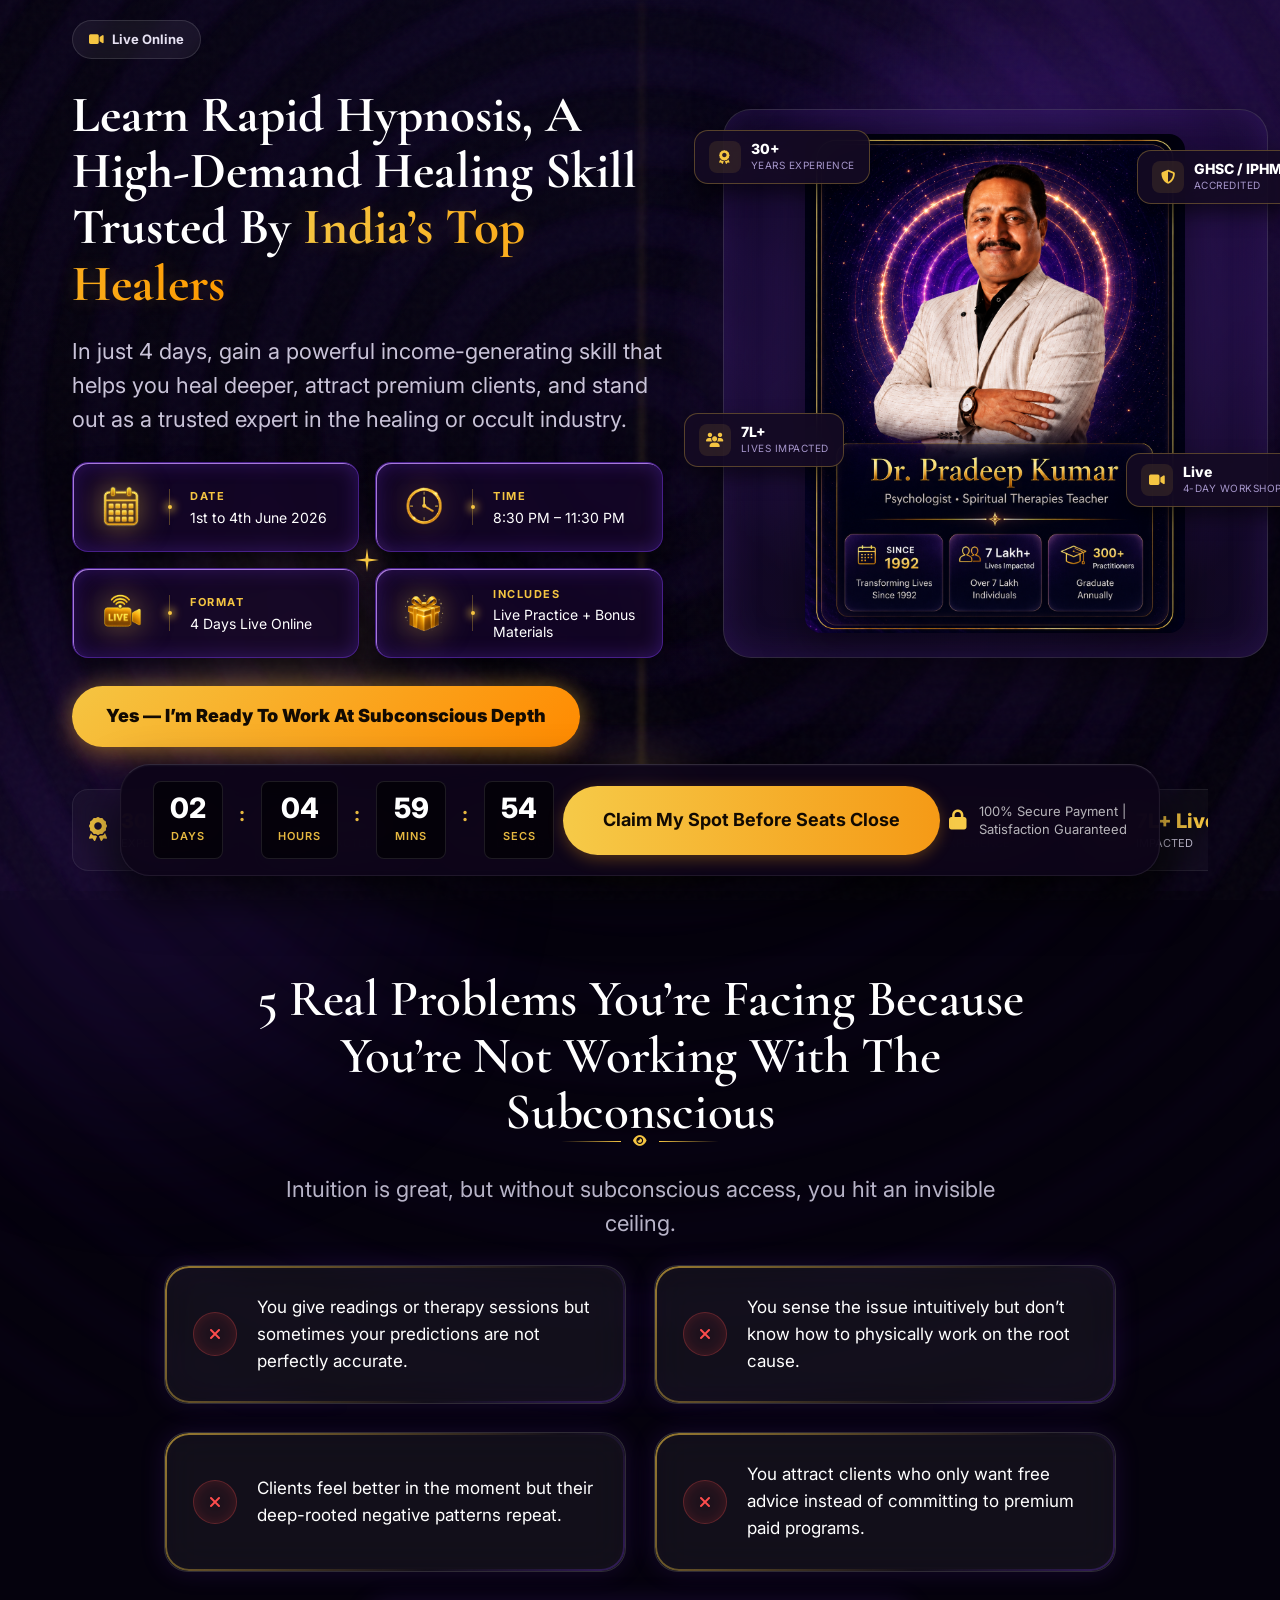
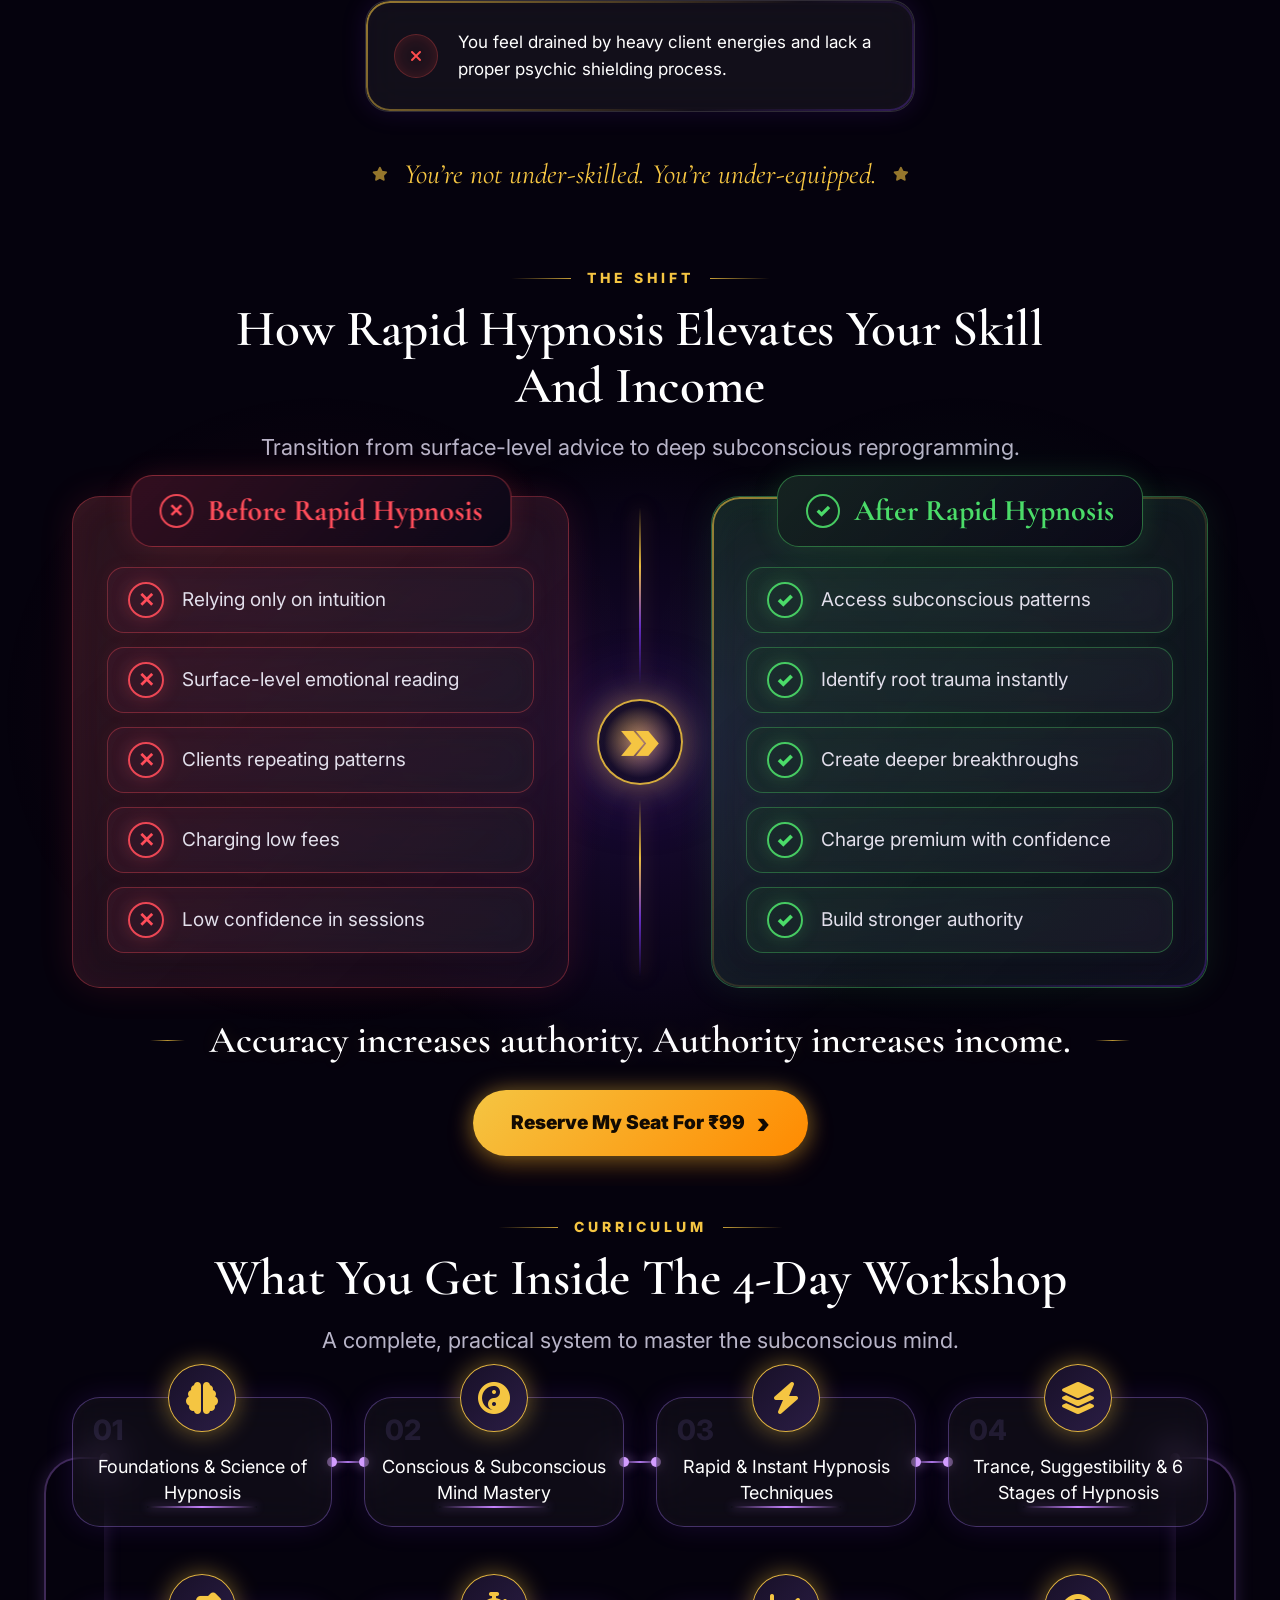
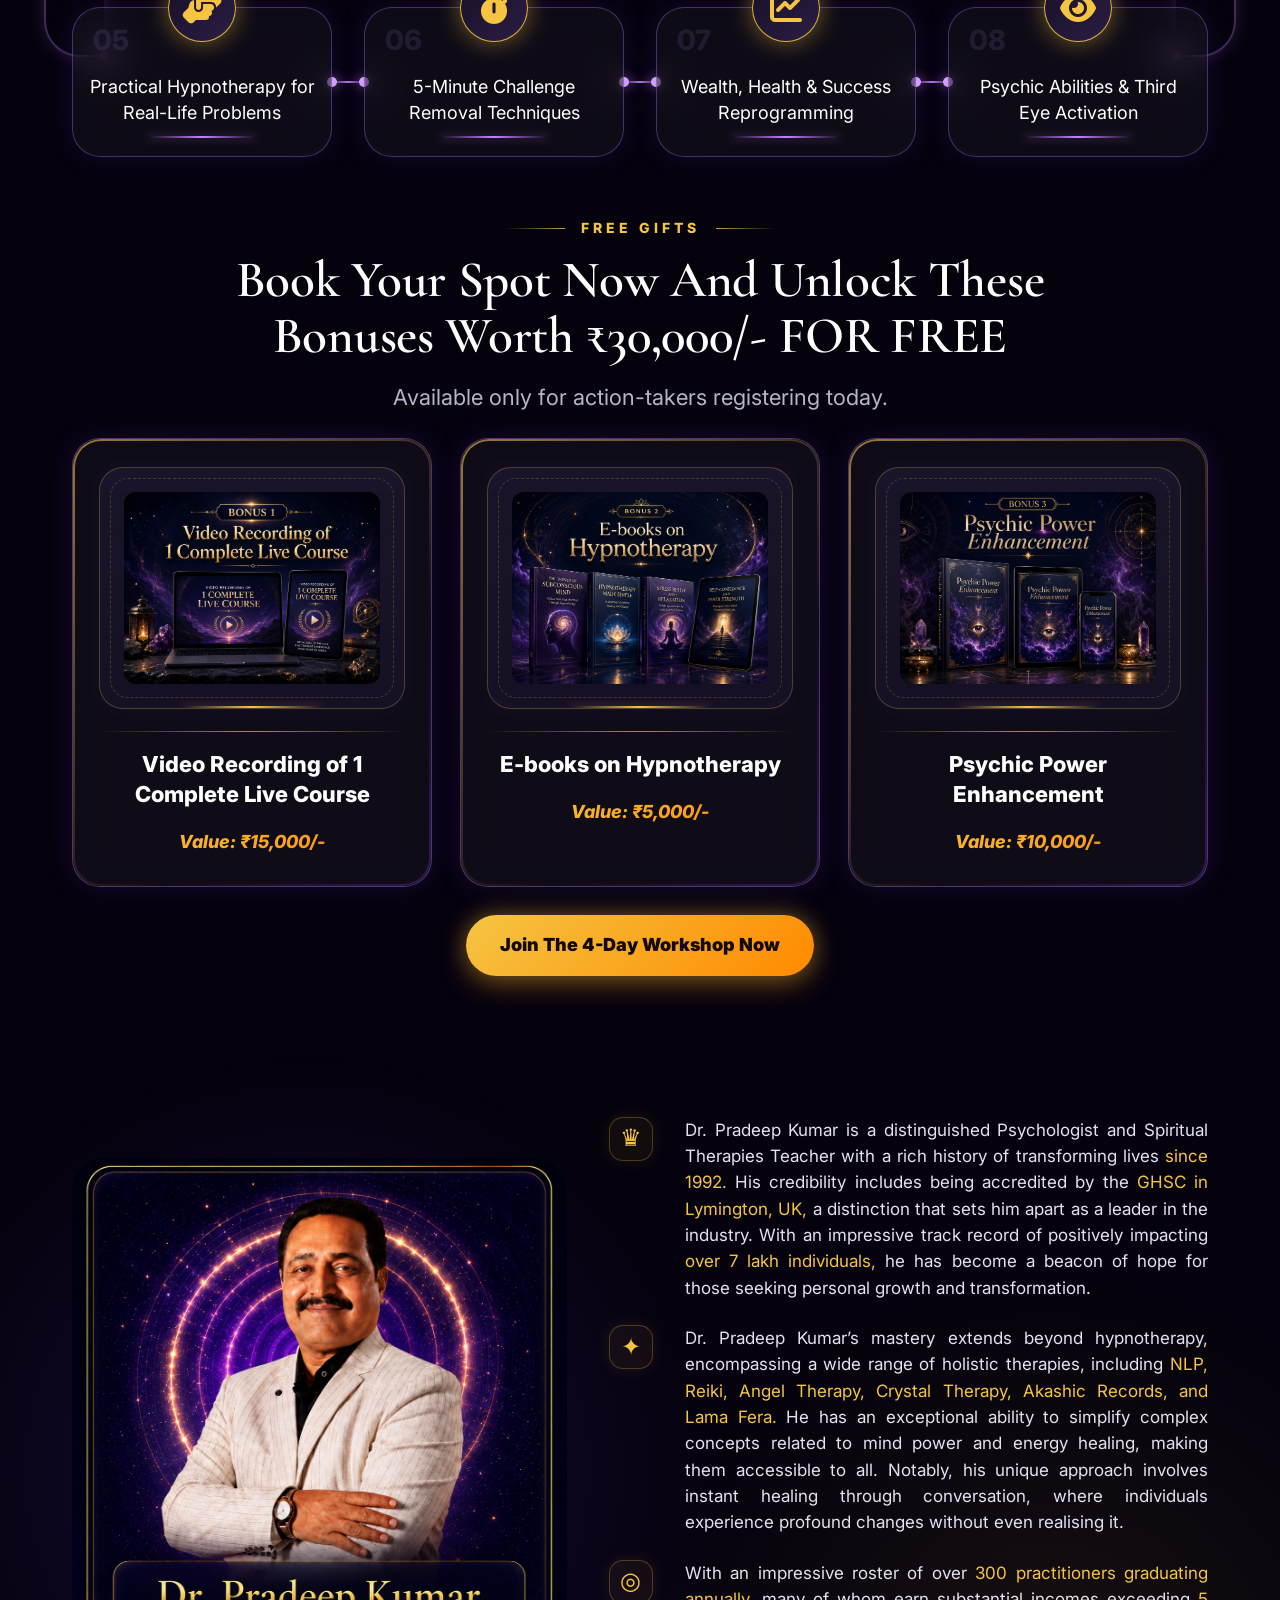
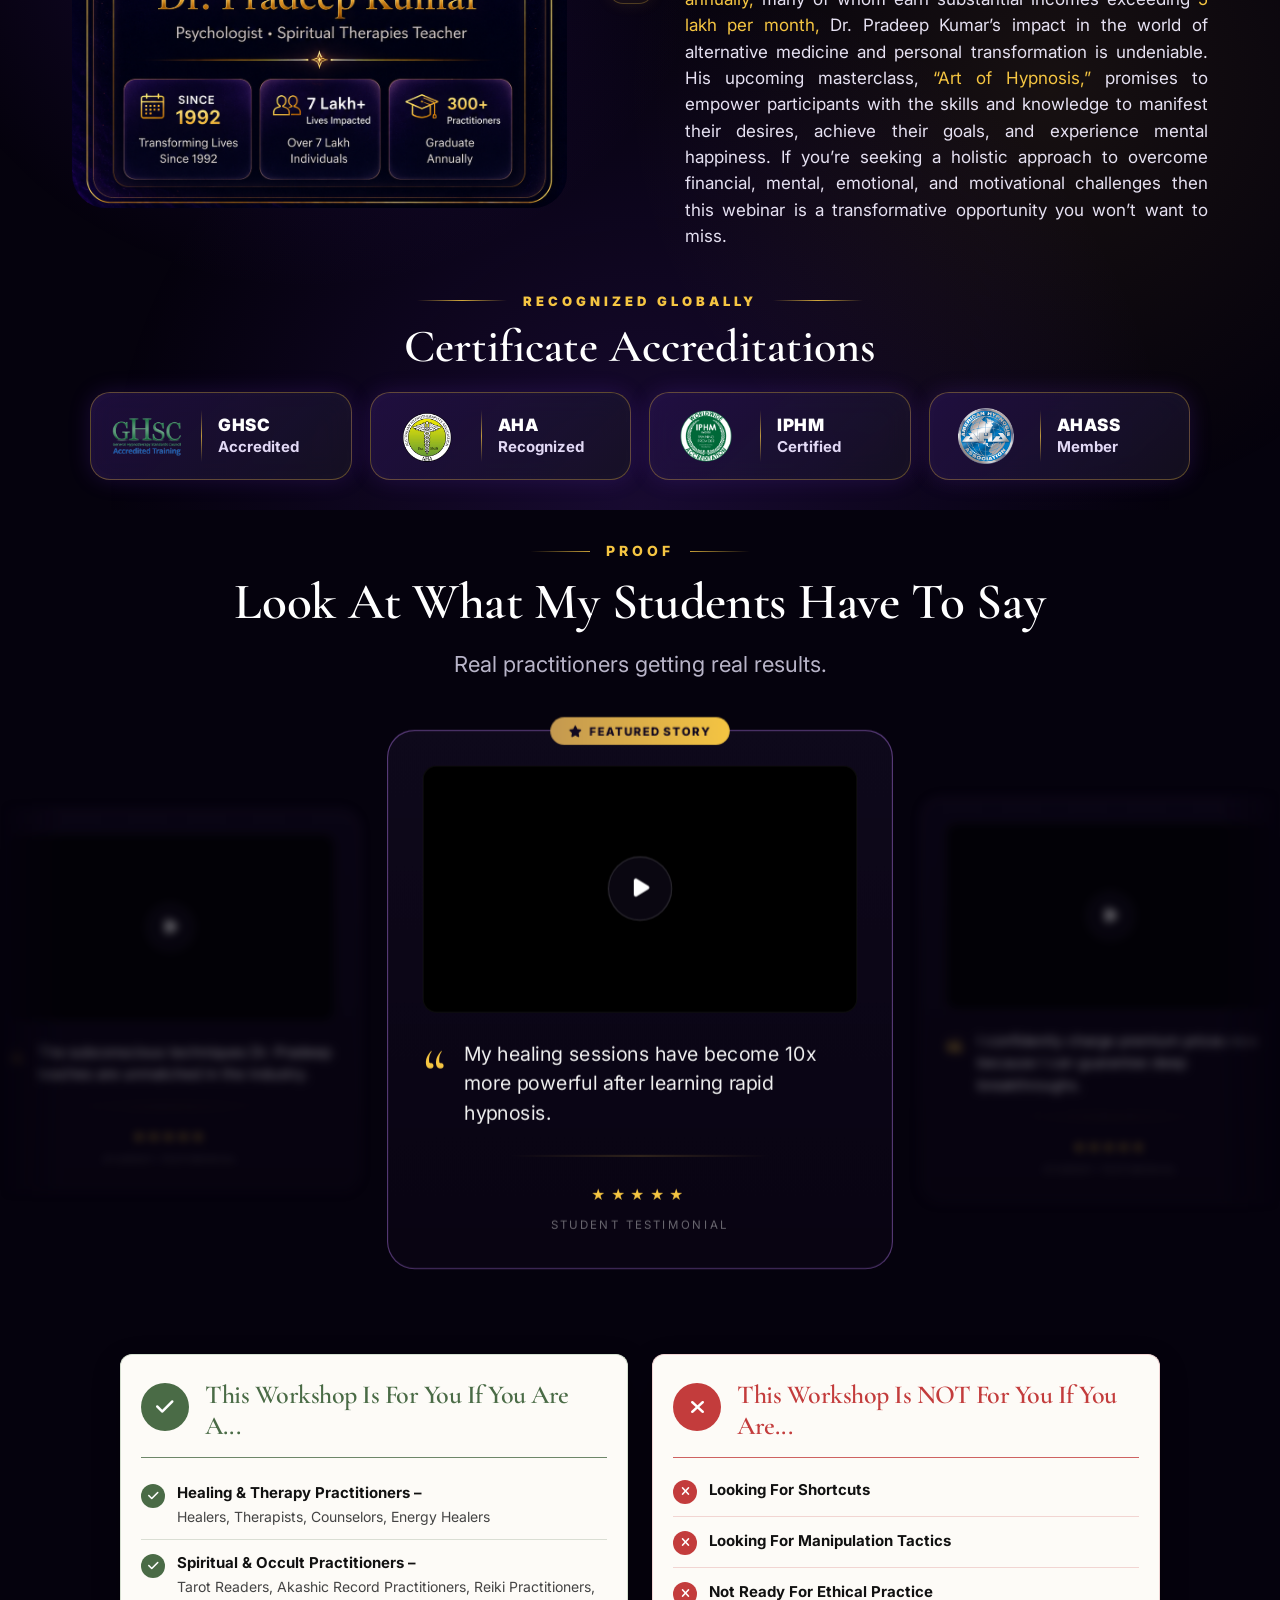
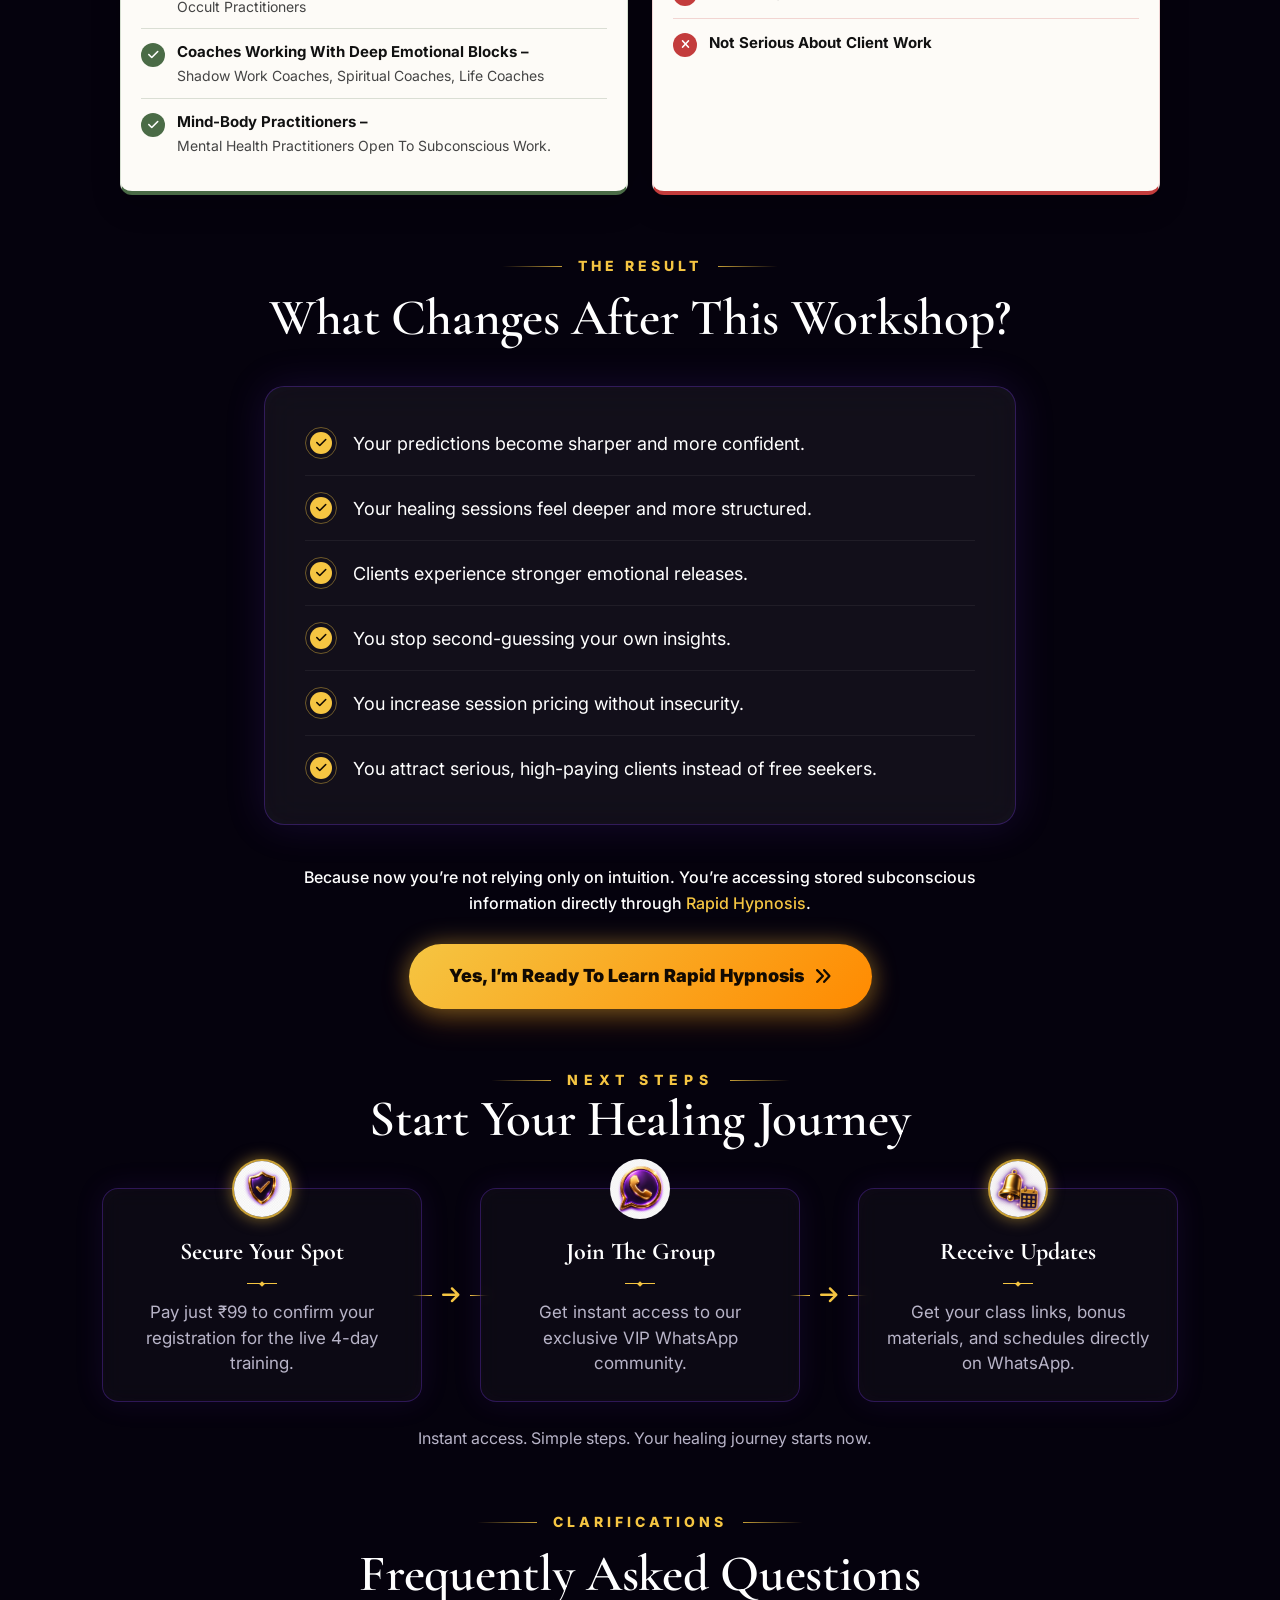
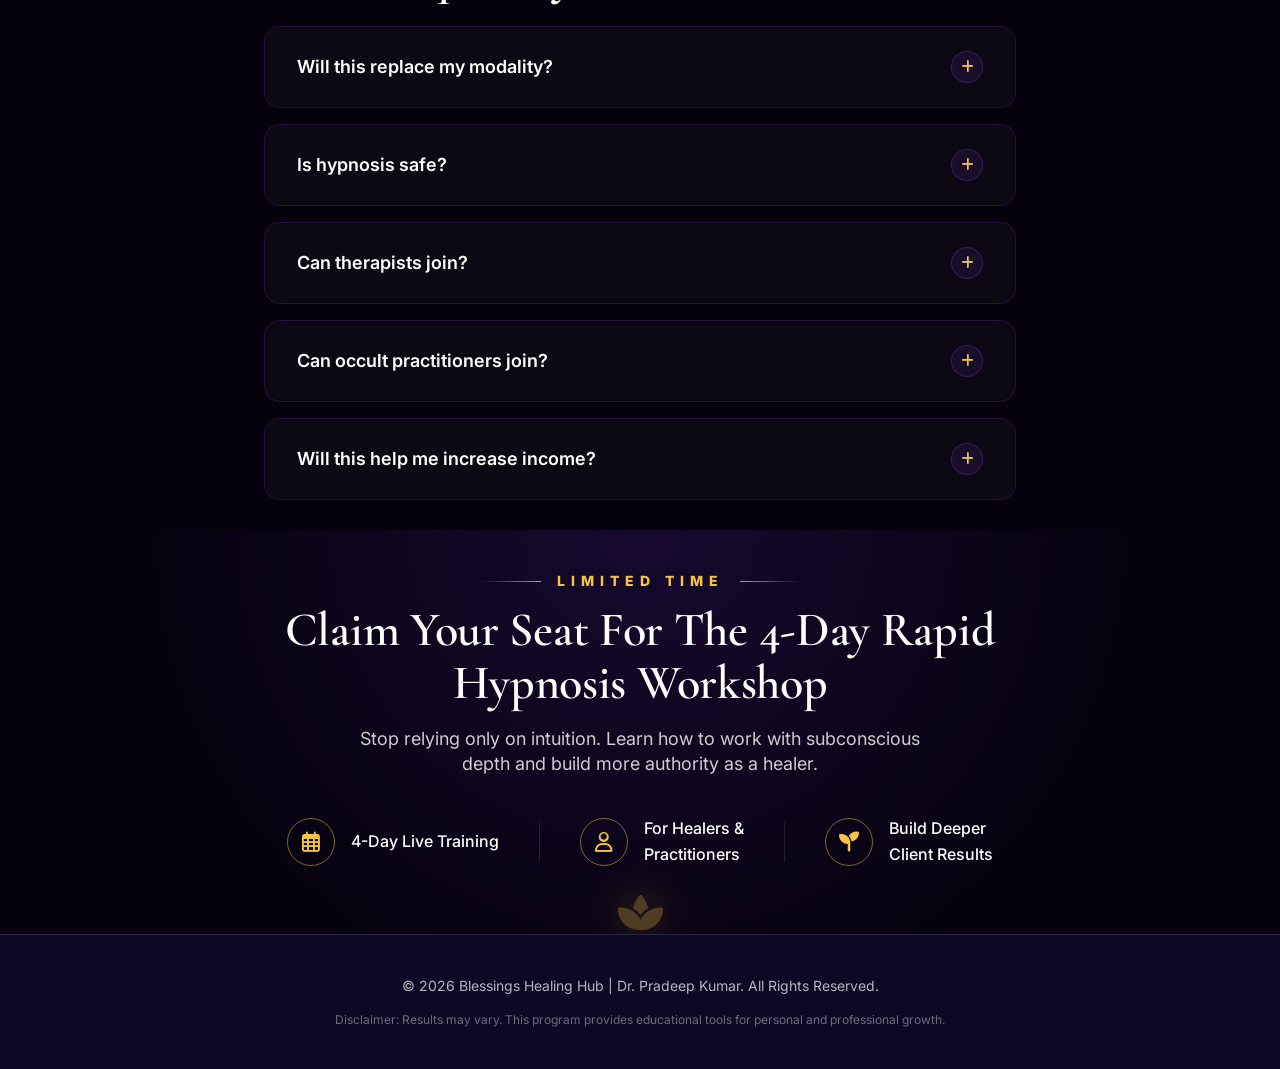
==== commit bab6a9d2: "CTA fixes" ====
--- a/index.html
+++ b/index.html
@@ -324,15 +324,12 @@
           font-weight: 900;
           text-decoration: none;
           box-shadow: 0 0 24px rgba(245,197,66,0.40), 0 12px 30px rgba(255,138,0,0.22);
-          transition: transform 0.25s ease, box-shadow 0.25s ease;
+          transition: box-shadow 0.3s ease, filter 0.3s ease;
+          position: relative;
+          overflow: hidden;
           border: none;
           cursor: pointer;
-          animation: pulse-cta 3s infinite;
-        }
-
-        .cta:hover {
-          transform: translateY(-3px);
-          box-shadow: 0 0 34px rgba(245,197,66,0.58), 0 16px 36px rgba(255,138,0,0.30);
+          animation: float-pulse 2s ease-in-out infinite;
         }
 
         .cta-wrap {
@@ -378,39 +375,43 @@
             animation: float-pulse 2s ease-in-out infinite;
         }
 
-        .cta-btn::after, .hero-cta-btn-v2::after {
+        .cta-btn::after, .hero-cta-btn-v2::after, .sticky-footer-cta::after, .cta::after, .shift-cta::after {
             content: "";
             position: absolute;
             top: 0;
             left: -150%;
             width: 50%;
             height: 100%;
-            background: linear-gradient(to right, rgba(255,255,255,0) 0%, rgba(255,255,255,0.4) 50%, rgba(255,255,255,0) 100%);
+            background: linear-gradient(to right, rgba(255,255,255,0) 0%, rgba(255,255,255,0.2) 50%, rgba(255,255,255,0) 100%);
             transform: skewX(-25deg);
             animation: shine-sweep 3s infinite;
             pointer-events: none;
         }
 
-        .cta-btn:hover, .hero-cta-btn-v2:hover {
+        .cta-btn:hover, .hero-cta-btn-v2:hover, .sticky-footer-cta:hover, .cta:hover, .shift-cta:hover {
             filter: brightness(1.1);
             transform: scale(1.03);
             box-shadow: 0 15px 40px rgba(245, 197, 66, 0.5);
             animation-play-state: paused;
         }
 
-        .cta-btn:active, .hero-cta-btn-v2:active {
+        .cta-btn:active, .hero-cta-btn-v2:active, .sticky-footer-cta:active, .cta:active, .shift-cta:active {
             transform: scale(0.98);
             box-shadow: 0 5px 15px rgba(245, 197, 66, 0.2);
         }
 
         @keyframes float-pulse {
-            0%, 100% {
+            0% {
                 transform: translateY(0) scale(1);
-                box-shadow: 0 0 20px rgba(245, 197, 66, 0.4), 0 5px 15px rgba(245, 197, 66, 0.2);
+                box-shadow: 0 5px 15px rgba(245, 197, 66, 0.2), 0 0 0 0 rgba(245, 197, 66, 0.2);
             }
             50% {
-                transform: translateY(-5px) scale(1.025);
-                box-shadow: 0 0 40px rgba(245, 197, 66, 0.8), 0 15px 30px rgba(245, 197, 66, 0.5);
+                transform: translateY(-2px) scale(1.01);
+                box-shadow: 0 10px 20px rgba(245, 197, 66, 0.3), 0 0 0 8px rgba(245, 197, 66, 0);
+            }
+            100% {
+                transform: translateY(0) scale(1);
+                box-shadow: 0 5px 15px rgba(245, 197, 66, 0.2), 0 0 0 0 rgba(245, 197, 66, 0);
             }
         }
 
@@ -1404,16 +1405,10 @@
   box-shadow:
     0 0 22px rgba(245, 197, 66, 0.42),
     0 10px 28px rgba(255, 138, 0, 0.22);
+  position: relative;
   overflow: hidden;
-  transition: transform 0.25s ease, box-shadow 0.25s ease;
-  animation: ctaPulse 3s ease-in-out infinite;
-}
-
-.shift-cta:hover {
-  transform: translateY(-3px);
-  box-shadow:
-    0 0 34px rgba(245, 197, 66, 0.62),
-    0 16px 38px rgba(255, 138, 0, 0.28);
+  transition: box-shadow 0.3s ease, filter 0.3s ease;
+  animation: float-pulse 2s ease-in-out infinite;
 }
 
 .shift-cta span {
@@ -5031,6 +5026,10 @@
             border: none;
             box-shadow: 0 4px 15px rgba(245, 154, 22, 0.3);
             text-decoration: none;
+            transition: box-shadow 0.3s ease, filter 0.3s ease;
+            position: relative;
+            overflow: hidden;
+            animation: float-pulse 2s ease-in-out infinite;
         }
         .sticky-footer-trust {
             display: flex;
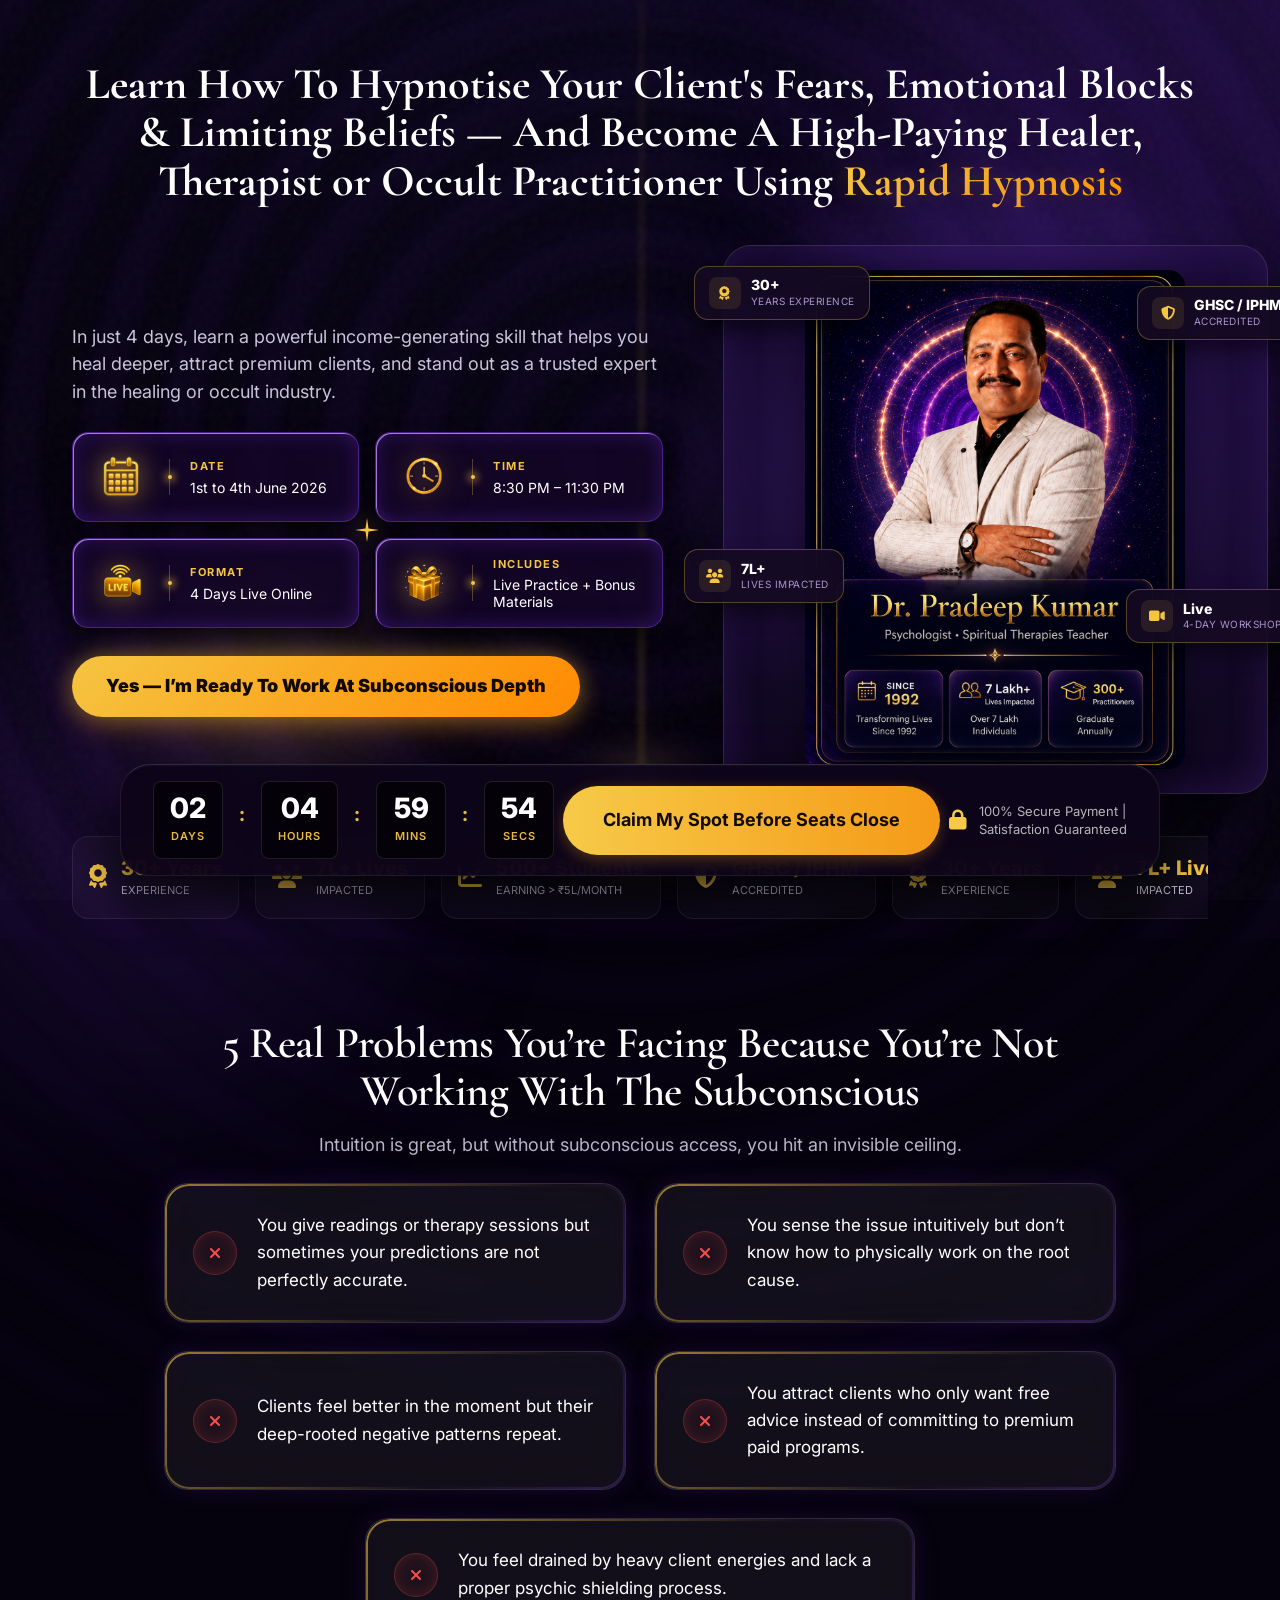
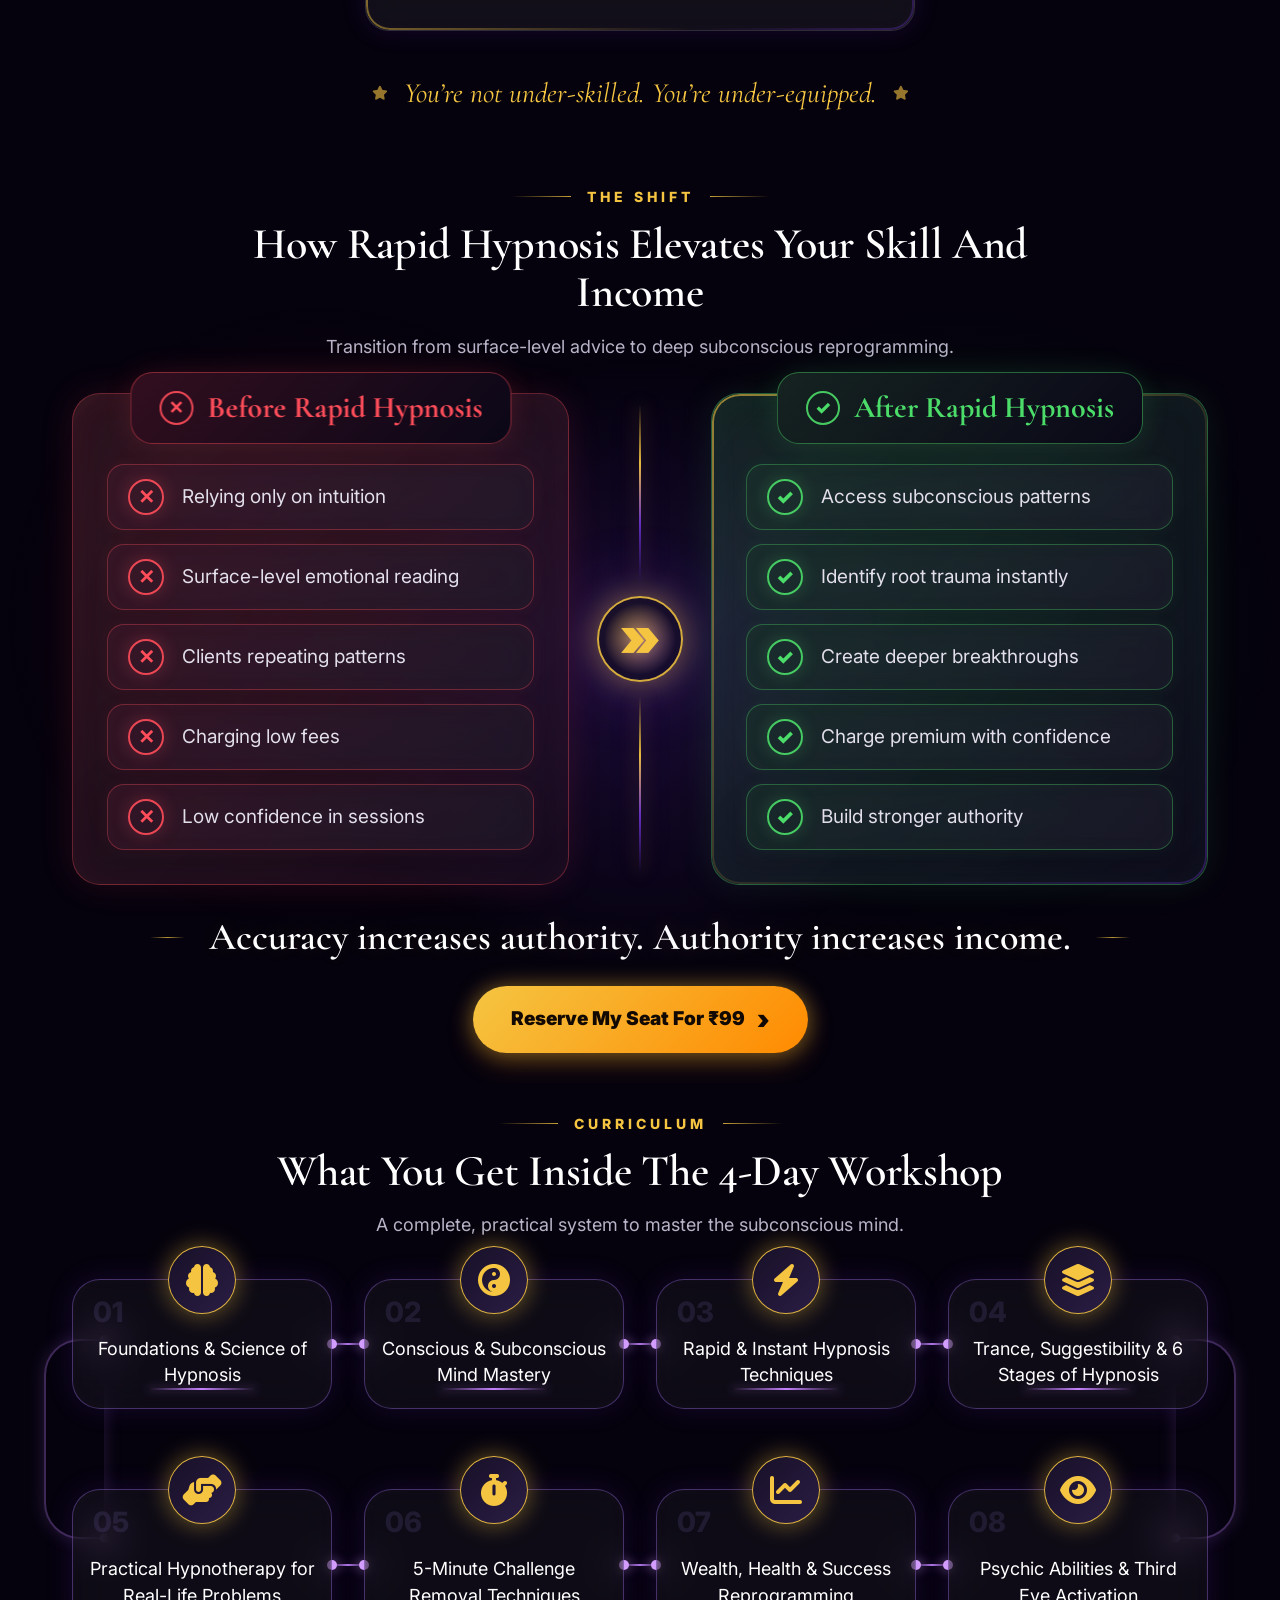
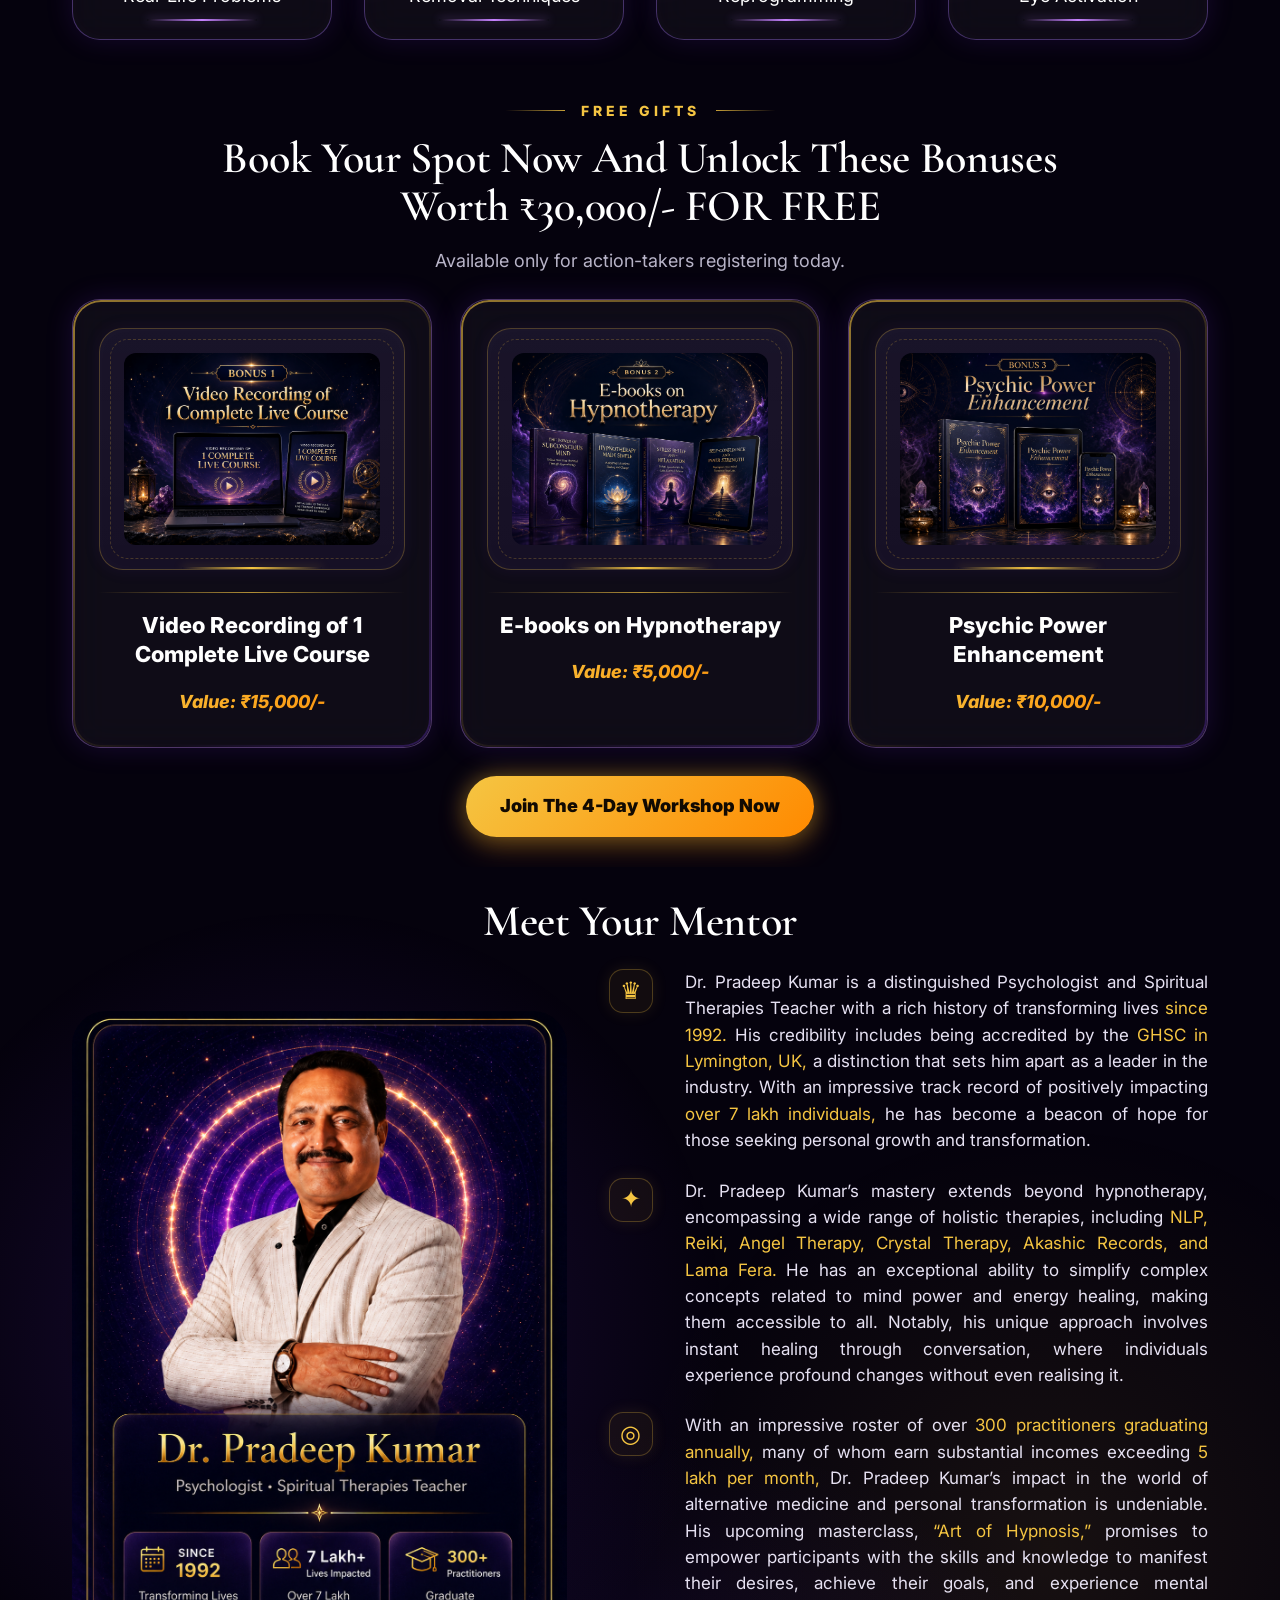
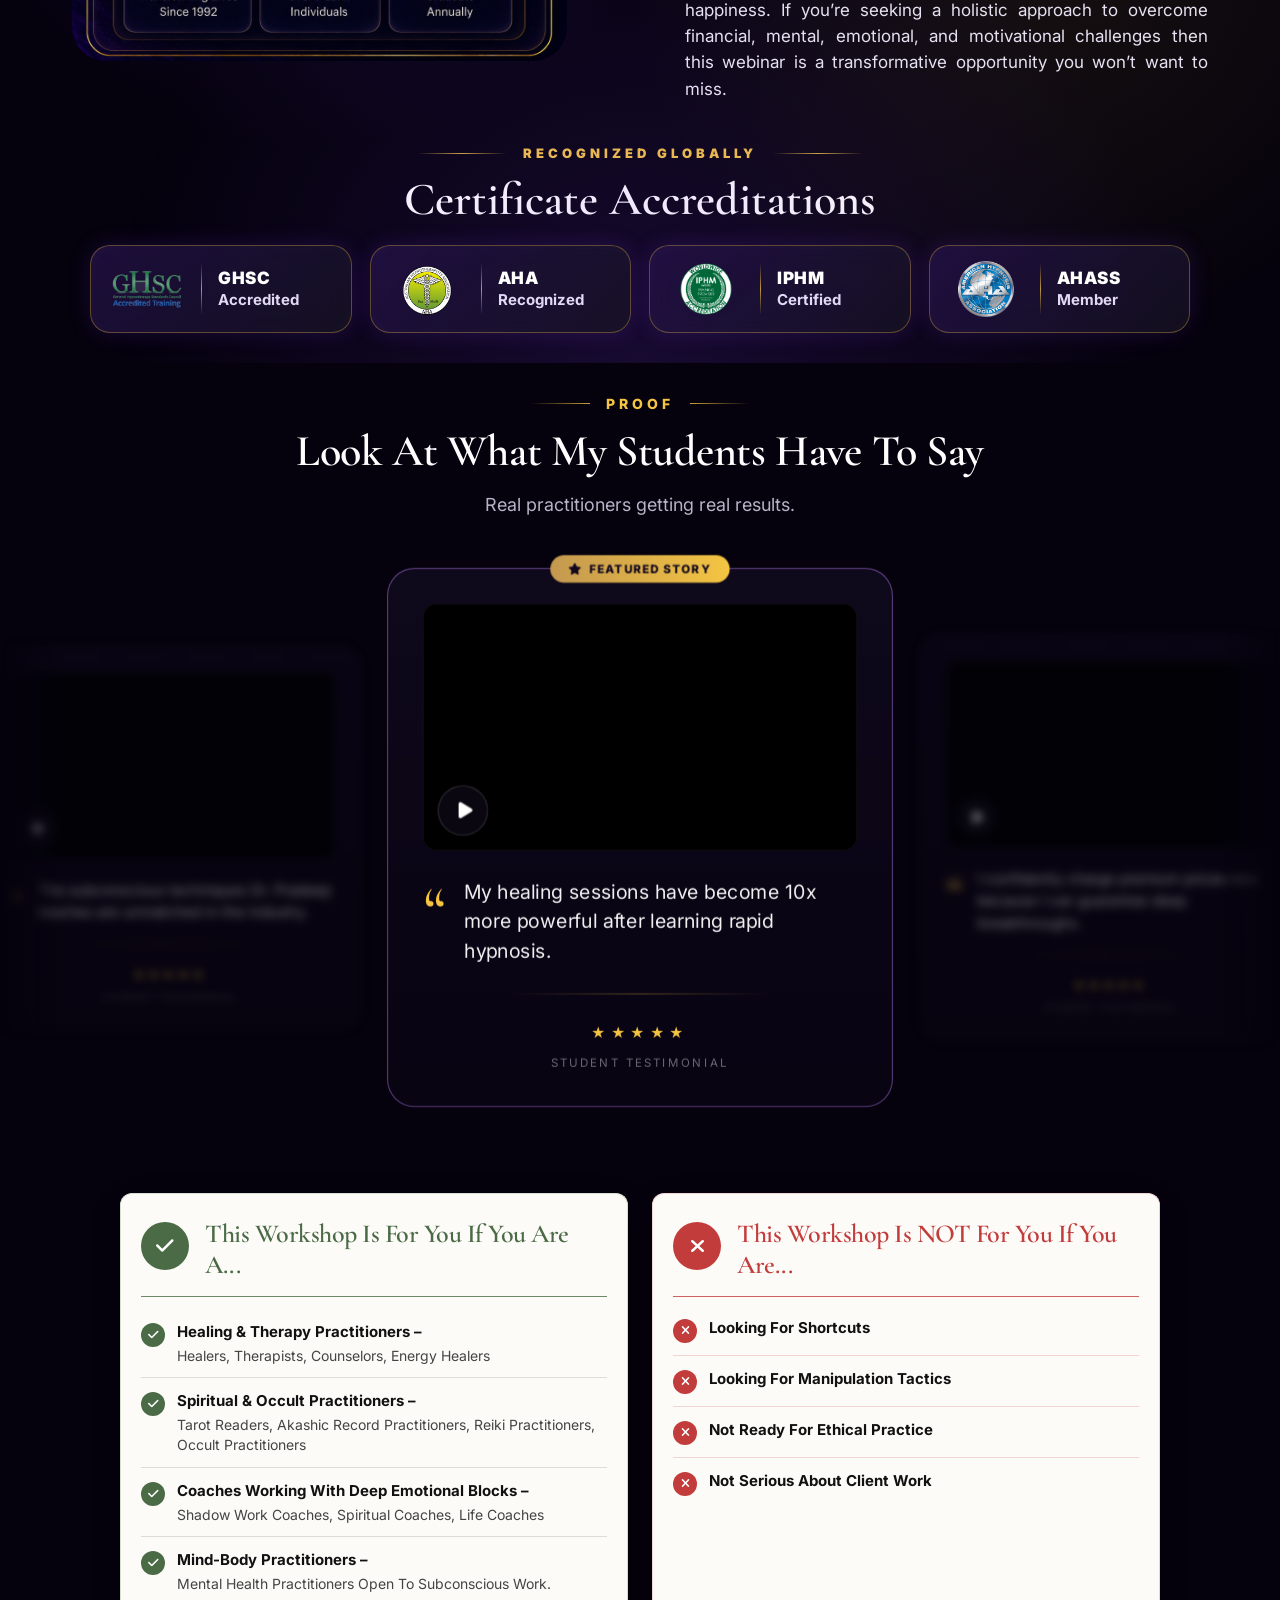
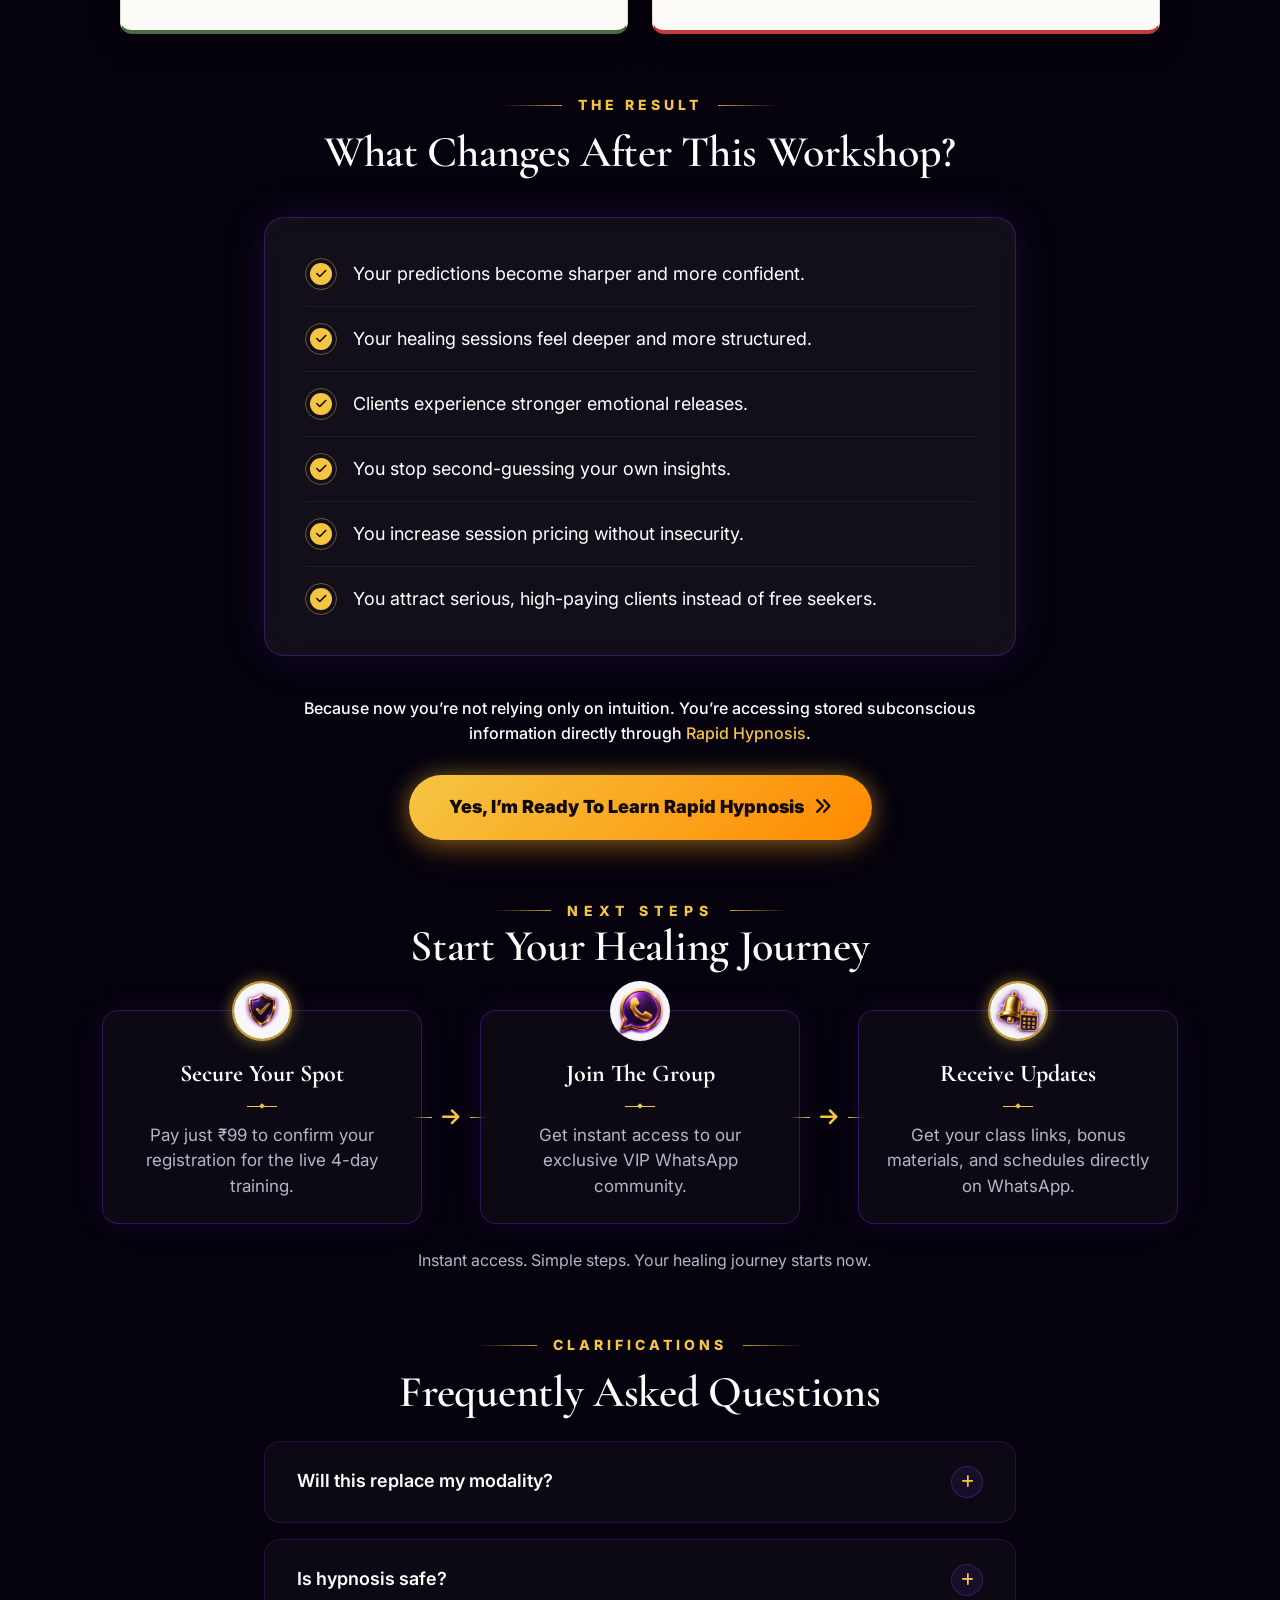
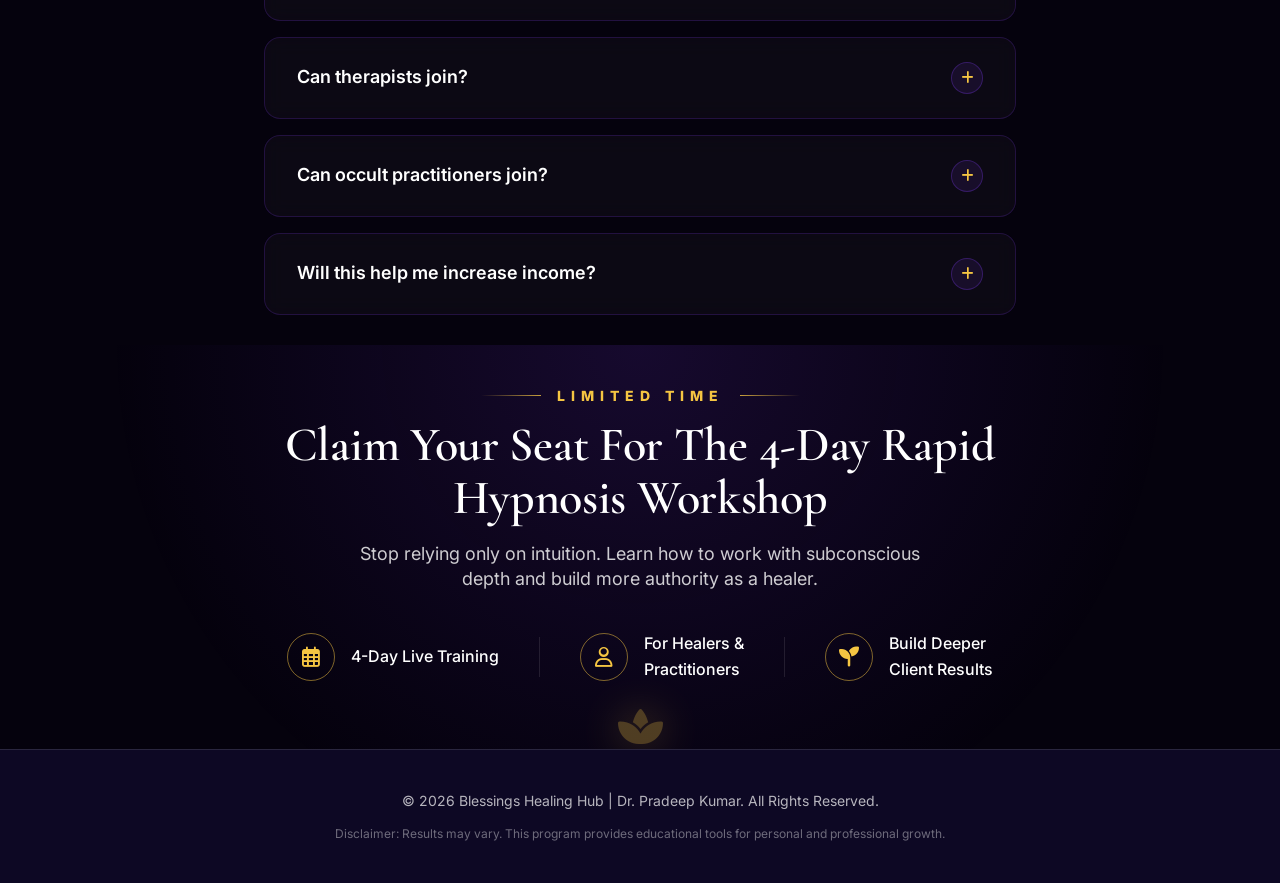
==== commit d91555dc: "testimonial changes" ====
--- a/index.html
+++ b/index.html
@@ -58,9 +58,10 @@
 
           /* 3. TYPOGRAPHY SYSTEM */
           --hero-heading: clamp(38px, 5vw, 68px);
-          --section-heading: clamp(32px, 4vw, 54px);
+          /* 4. TYPOGRAPHY SCALING */
+          --section-heading: clamp(26px, 3.5vw, 44px);
           --card-heading: clamp(22px, 2.4vw, 30px);
-          --subheading: clamp(17px, 1.8vw, 22px);
+          --subheading: clamp(16px, 1.5vw, 18px);
           --body-text: 17px;
           --mobile-body-text: 16px;
 
@@ -2494,16 +2495,15 @@
   font-weight: 700;
 }
 
-/* Reveal Animation */
+/* Reveal Animation (Disabled for Page Builder Compatibility) */
 .reveal-up {
-  opacity: 0;
-  transform: translateY(26px);
-  transition: opacity 0.7s ease, transform 0.7s ease;
+  opacity: 1;
+  transform: none;
 }
 
 .reveal-up.is-visible {
   opacity: 1;
-  transform: translateY(0);
+  transform: none;
 }
 
 /* Tablet */
@@ -2781,7 +2781,7 @@
 
             .hero-heading { font-size: 36px; line-height: 1.12; margin-bottom: 16px; }
             .hero-subheading { font-size: 18px; line-height: 1.5; }
-            .section-heading { font-size: 32px; margin-bottom: 8px; }
+            .section-heading { font-size: 26px; margin-bottom: 8px; }
             .section-subheading { font-size: 14px; margin-bottom: 16px; line-height: 1.4; }
             .section-header { margin-bottom: 16px !important; }
             .mt-40 { margin-top: 20px !important; }
@@ -3348,8 +3348,9 @@
         display: contents;
     }
     .hero-badges-row-v2 { order: 1; justify-content: center; }
-    .hero-title-v2 { order: 2; font-size: 36px; text-align: center; }
-    .hero-subtitle-v2 { order: 3; font-size: 16px; text-align: center; margin-left: auto; margin-right: auto; margin-bottom: 12px; }
+    .hero-top-center-v2 { margin-top: 0 !important; margin-bottom: 20px !important; }
+    .hero-title-v2 { order: 2; font-size: 26px; line-height: 1.2; text-align: center; }
+    .hero-subtitle-v2 { order: 3; font-size: 14px; line-height: 1.4; text-align: center; margin-left: auto; margin-right: auto; margin-bottom: 12px; }
     .hero-right-v2 { order: 4; width: 100%; margin: 10px 0 15px; }
     .hero-details-grid-v2 { order: 5; width: 100%; grid-template-columns: 1fr 1fr; gap: 12px; }
     .cta-wrap-hero { order: 6; width: 100%; margin-top: 10px; justify-content: center !important; }
@@ -3498,7 +3499,21 @@
 }
 
 @media (max-width: 768px) {
-  .testimonial-slider-track .card { width: 300px; }
+  .testimonial-slider-track {
+    flex-direction: column;
+    align-items: center;
+    width: 100%;
+    margin: 0;
+    padding: 0;
+    gap: 30px;
+  }
+  .testimonial-slider-track .card { 
+    width: 100%; 
+    max-width: 380px; 
+    transform: none !important;
+    filter: none !important;
+    opacity: 1 !important;
+  }
   .testimonial-slider-wrapper { padding: 40px 0; }
 }
     </style>
@@ -3526,17 +3541,16 @@
         </div>
 
         <div class="container-wide">
+            <div class="hero-top-center-v2" style="text-align: center; width: 100%; margin: 40px auto 40px auto; display: flex; flex-direction: column; align-items: center;">
+                <h1 class="hero-title-v2" style="text-align: center; margin-bottom: 0;">Learn How To Hypnotise Your Client's Fears, Emotional Blocks & Limiting Beliefs — And Become A High-Paying Healer, Therapist or Occult Practitioner Using <span class="gradient-highlight-v2">Rapid Hypnosis</span></h1>
+            </div>
+
             <div class="hero-layout-v2">
                 
                 <!-- Left Column -->
                 <div class="hero-left-v2">
-                    <div class="hero-badges-row-v2">
-                        <div class="hero-top-badge-v2"><i class="fas fa-video"></i> Live Online</div>
-                    </div>
                     
-                    <h1 class="hero-title-v2">Learn Rapid Hypnosis, A High-Demand Healing Skill Trusted By <span class="gradient-highlight-v2">India’s Top Healers</span></h1>
-                    
-                    <p class="hero-subtitle-v2">In just 4 days, gain a powerful income-generating skill that helps you heal deeper, attract premium clients, and stand out as a trusted expert in the healing or occult industry.</p>
+                    <p class="hero-subtitle-v2">In just 4 days, learn a powerful income-generating skill that helps you heal deeper, attract premium clients, and stand out as a trusted expert in the healing or occult industry.</p>
                     
                     <div class="hero-details-grid-v2">
                         <div class="hero-grid-star">
@@ -3700,11 +3714,7 @@
         <div class="container">
             <div class="section-header">
                 <h2 class="section-heading" style="margin-bottom: 0;">5 Real Problems You’re Facing Because You’re Not Working With The Subconscious</h2>
-                
-                <div class="title-divider">
-                    <i class="fas fa-eye"></i>
-                </div>
-                
+
                 <p class="section-subheading">Intuition is great, but without subconscious access, you hit an invisible ceiling.</p>
             </div>
 
@@ -4160,8 +4170,8 @@
                     <div class="featured-story-badge"><i class="fas fa-star"></i> FEATURED STORY</div>
                     <div style="position: relative; padding-bottom: 56.25%; height: 0; overflow: hidden; border-radius: 12px; border: 1px solid rgba(255,255,255,0.05); background: #000;">
                         <iframe src="https://player.vimeo.com/video/1104492406?title=0&byline=0&portrait=0&controls=0" style="position: absolute; top: -17.5%; left: -17.5%; width: 135%; height: 135%; border:0;" allow="autoplay; fullscreen; picture-in-picture" allowfullscreen></iframe>
-                        <div style="position: absolute; top: 50%; left: 50%; transform: translate(-50%, -50%); background: rgba(15, 10, 25, 0.7); border: 1px solid rgba(255,255,255,0.15); width: 56px; height: 56px; border-radius: 50%; pointer-events: none; z-index: 10; display: flex; align-items: center; justify-content: center; backdrop-filter: blur(4px);">
-                            <i class="fas fa-play" style="color: #fff; font-size: 18px; margin-left: 4px;"></i>
+                        <div style="position: absolute; bottom: 12px; left: 12px; transform: none; background: rgba(15, 10, 25, 0.7); border: 1px solid rgba(255,255,255,0.15); width: 44px; height: 44px; border-radius: 50%; pointer-events: none; z-index: 10; display: flex; align-items: center; justify-content: center; backdrop-filter: blur(4px);">
+                            <i class="fas fa-play" style="color: #fff; font-size: 16px; margin-left: 4px;"></i>
                         </div>
                     </div>
                     <div class="testi-quote-layout">
@@ -4178,8 +4188,8 @@
                     <div class="featured-story-badge"><i class="fas fa-star"></i> FEATURED STORY</div>
                     <div style="position: relative; padding-bottom: 56.25%; height: 0; overflow: hidden; border-radius: 12px; border: 1px solid rgba(255,255,255,0.05); background: #000;">
                         <iframe src="https://player.vimeo.com/video/1104492256?title=0&byline=0&portrait=0" style="position: absolute; top: -108.05%; left: 0; width: 100%; height: 316.05%; border:0;" allow="autoplay; fullscreen; picture-in-picture" allowfullscreen></iframe>
-                        <div style="position: absolute; top: 50%; left: 50%; transform: translate(-50%, -50%); background: rgba(15, 10, 25, 0.7); border: 1px solid rgba(255,255,255,0.15); width: 56px; height: 56px; border-radius: 50%; pointer-events: none; z-index: 10; display: flex; align-items: center; justify-content: center; backdrop-filter: blur(4px);">
-                            <i class="fas fa-play" style="color: #fff; font-size: 18px; margin-left: 4px;"></i>
+                        <div style="position: absolute; bottom: 12px; left: 12px; transform: none; background: rgba(15, 10, 25, 0.7); border: 1px solid rgba(255,255,255,0.15); width: 44px; height: 44px; border-radius: 50%; pointer-events: none; z-index: 10; display: flex; align-items: center; justify-content: center; backdrop-filter: blur(4px);">
+                            <i class="fas fa-play" style="color: #fff; font-size: 16px; margin-left: 4px;"></i>
                         </div>
                     </div>
                     <div class="testi-quote-layout">
@@ -4196,8 +4206,8 @@
                     <div class="featured-story-badge"><i class="fas fa-star"></i> FEATURED STORY</div>
                     <div style="position: relative; padding-bottom: 56.25%; height: 0; overflow: hidden; border-radius: 12px; border: 1px solid rgba(255,255,255,0.05); background: #000;">
                         <iframe src="https://player.vimeo.com/video/1104492361?title=0&byline=0&portrait=0" style="position: absolute; top: -108.05%; left: 0; width: 100%; height: 316.05%; border:0;" allow="autoplay; fullscreen; picture-in-picture" allowfullscreen></iframe>
-                        <div style="position: absolute; top: 50%; left: 50%; transform: translate(-50%, -50%); background: rgba(15, 10, 25, 0.7); border: 1px solid rgba(255,255,255,0.15); width: 56px; height: 56px; border-radius: 50%; pointer-events: none; z-index: 10; display: flex; align-items: center; justify-content: center; backdrop-filter: blur(4px);">
-                            <i class="fas fa-play" style="color: #fff; font-size: 18px; margin-left: 4px;"></i>
+                        <div style="position: absolute; bottom: 12px; left: 12px; transform: none; background: rgba(15, 10, 25, 0.7); border: 1px solid rgba(255,255,255,0.15); width: 44px; height: 44px; border-radius: 50%; pointer-events: none; z-index: 10; display: flex; align-items: center; justify-content: center; backdrop-filter: blur(4px);">
+                            <i class="fas fa-play" style="color: #fff; font-size: 16px; margin-left: 4px;"></i>
                         </div>
                     </div>
                     <div class="testi-quote-layout">
@@ -5261,6 +5271,11 @@
         document.addEventListener("DOMContentLoaded", function () {
             const track = document.querySelector('.testimonial-slider-track');
             if (!track) return;
+
+            if (window.innerWidth <= 768) {
+                // On mobile, keep it simple: 1 column, 3 rows, no JS.
+                return;
+            }
             
             const originalCards = Array.from(track.children);
             if (originalCards.length === 0) return;
@@ -5277,7 +5292,10 @@
             let initialX = 0;
             let blockWidth = 0;
             let isPlaying = false;
+            let isHovered = false;
             let initialized = false;
+
+            const isMobile = window.innerWidth <= 768;
             
             const initSlider = () => {
                 const cards = track.children;
@@ -5293,8 +5311,13 @@
             };
             
             initSlider();
-            window.addEventListener('resize', initSlider);
+            window.addEventListener('resize', () => {
+                initSlider();
+            });
             
+            track.addEventListener('mouseenter', () => isHovered = true);
+            track.addEventListener('mouseleave', () => isHovered = false);
+
             const playObserver = new IntersectionObserver(entries => {
                 entries.forEach(entry => {
                     isPlaying = entry.isIntersecting;
@@ -5303,8 +5326,8 @@
             playObserver.observe(track.parentElement);
             
             const updateEffects = () => {
-                if (initialized && isPlaying) {
-                    const speed = window.innerWidth > 768 ? 1.5 : 0.8; // Faster on desktop
+                if (initialized && isPlaying && !isHovered) {
+                    const speed = window.innerWidth > 768 ? 3.0 : 2.0; 
                     currentX -= speed; // Speed of the slider
                     if (currentX <= initialX - blockWidth) {
                         currentX += blockWidth;
